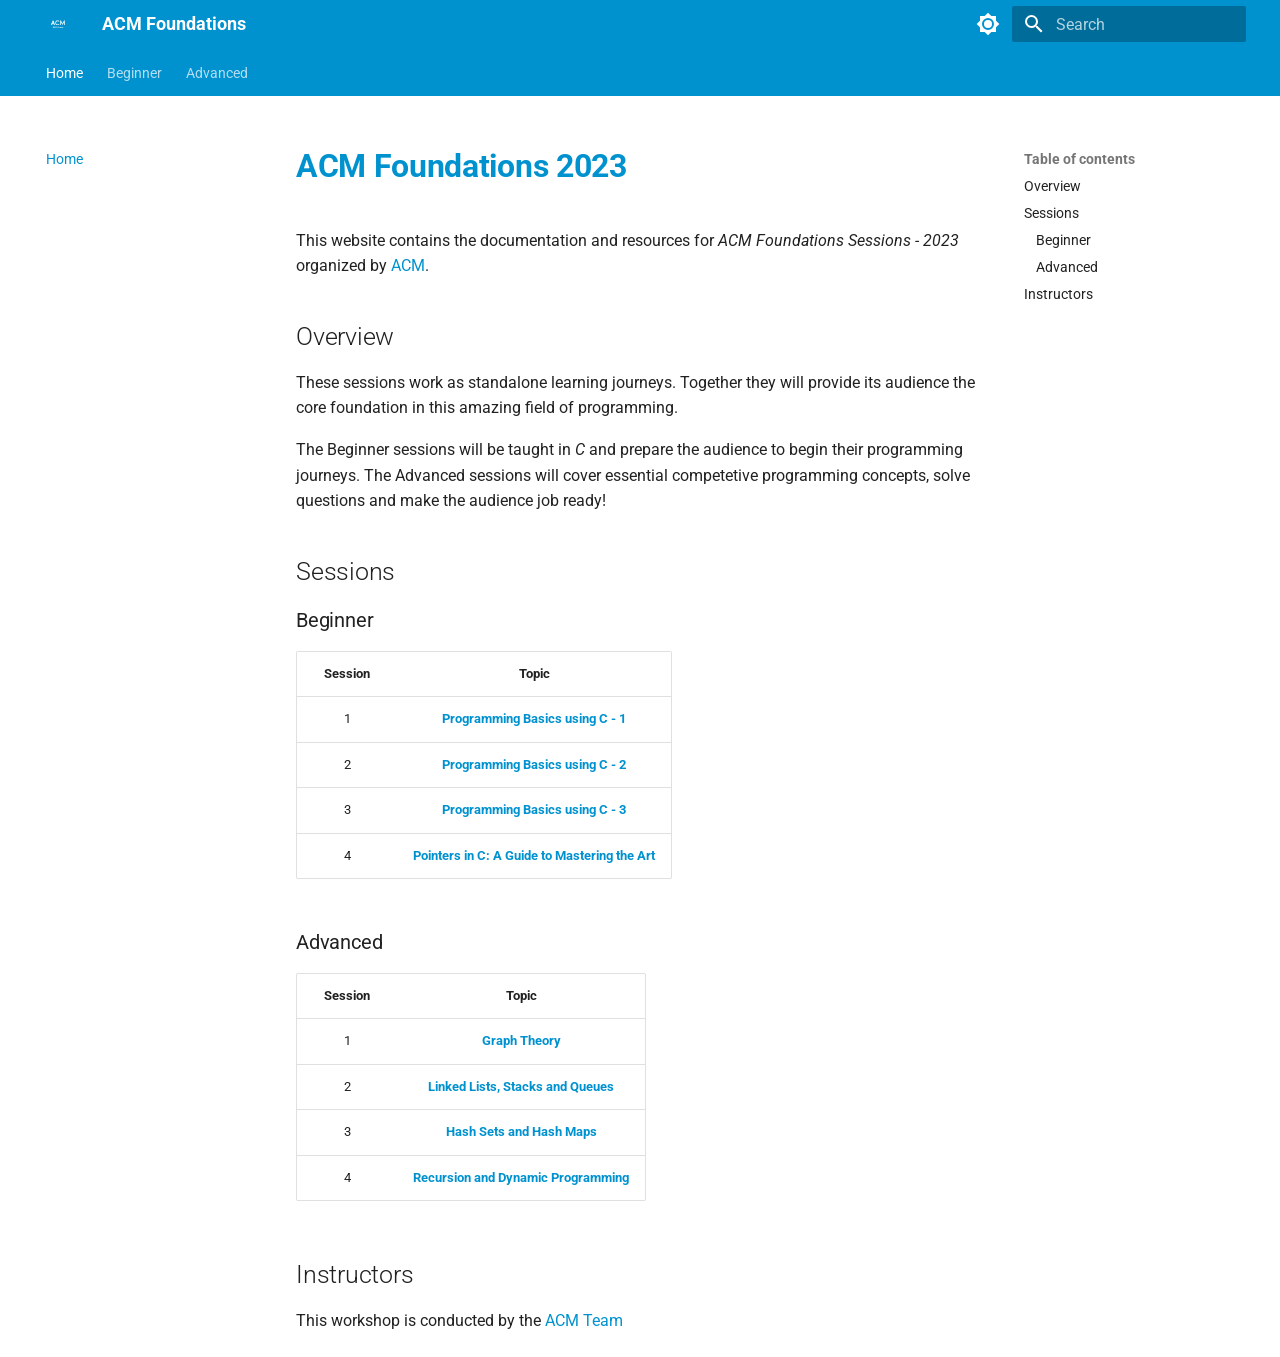
==== index.html @ 24fd0ae7 "Deployed 64f26a2 with MkDocs version: 1.5.3" ====
<!doctype html>
<html lang="en" class="no-js">
  <head>
    
      <meta charset="utf-8">
      <meta name="viewport" content="width=device-width,initial-scale=1">
      
      
      
      
      
        <link rel="next" href="Beginner-1/">
      
      
      <link rel="icon" href="assets/favicon.ico">
      <meta name="generator" content="mkdocs-1.5.3, mkdocs-material-9.4.14">
    
    
      
        <title>ACM Foundations</title>
      
    
    
      <link rel="stylesheet" href="assets/stylesheets/main.fad675c6.min.css">
      
        
        <link rel="stylesheet" href="assets/stylesheets/palette.356b1318.min.css">
      
      


    
    
      
    
    
      
        
        
        <link rel="preconnect" href="https://fonts.gstatic.com" crossorigin>
        <link rel="stylesheet" href="https://fonts.googleapis.com/css?family=Roboto:300,300i,400,400i,700,700i%7CRoboto+Mono:400,400i,700,700i&display=fallback">
        <style>:root{--md-text-font:"Roboto";--md-code-font:"Roboto Mono"}</style>
      
    
    
      <link rel="stylesheet" href="assets/stylesheets/custom.css">
    
    <script>__md_scope=new URL(".",location),__md_hash=e=>[...e].reduce((e,_)=>(e<<5)-e+_.charCodeAt(0),0),__md_get=(e,_=localStorage,t=__md_scope)=>JSON.parse(_.getItem(t.pathname+"."+e)),__md_set=(e,_,t=localStorage,a=__md_scope)=>{try{t.setItem(a.pathname+"."+e,JSON.stringify(_))}catch(e){}}</script>
    
      

    
    
    
  </head>
  
  
    
    
      
    
    
    
    
    <body dir="ltr" data-md-color-scheme="default" data-md-color-primary="indigo" data-md-color-accent="indigo">
  
    
    
      <script>var palette=__md_get("__palette");if(palette&&"object"==typeof palette.color)for(var key of Object.keys(palette.color))document.body.setAttribute("data-md-color-"+key,palette.color[key])</script>
    
    <input class="md-toggle" data-md-toggle="drawer" type="checkbox" id="__drawer" autocomplete="off">
    <input class="md-toggle" data-md-toggle="search" type="checkbox" id="__search" autocomplete="off">
    <label class="md-overlay" for="__drawer"></label>
    <div data-md-component="skip">
      
        
        <a href="#acm-foundations-2023" class="md-skip">
          Skip to content
        </a>
      
    </div>
    <div data-md-component="announce">
      
    </div>
    
    
      

<header class="md-header" data-md-component="header">
  <nav class="md-header__inner md-grid" aria-label="Header">
    <a href="." title="ACM Foundations" class="md-header__button md-logo" aria-label="ACM Foundations" data-md-component="logo">
      
  <img src="assets/logo.png" alt="logo">

    </a>
    <label class="md-header__button md-icon" for="__drawer">
      
      <svg xmlns="http://www.w3.org/2000/svg" viewBox="0 0 24 24"><path d="M3 6h18v2H3V6m0 5h18v2H3v-2m0 5h18v2H3v-2Z"/></svg>
    </label>
    <div class="md-header__title" data-md-component="header-title">
      <div class="md-header__ellipsis">
        <div class="md-header__topic">
          <span class="md-ellipsis">
            ACM Foundations
          </span>
        </div>
        <div class="md-header__topic" data-md-component="header-topic">
          <span class="md-ellipsis">
            
              Home
            
          </span>
        </div>
      </div>
    </div>
    
      
        <form class="md-header__option" data-md-component="palette">
  
    
    
    
    <input class="md-option" data-md-color-media="(prefers-color-scheme: light)" data-md-color-scheme="default" data-md-color-primary="indigo" data-md-color-accent="indigo"  aria-label="Switch to dark mode"  type="radio" name="__palette" id="__palette_1">
    
      <label class="md-header__button md-icon" title="Switch to dark mode" for="__palette_2" hidden>
        <svg xmlns="http://www.w3.org/2000/svg" viewBox="0 0 24 24"><path d="M12 8a4 4 0 0 0-4 4 4 4 0 0 0 4 4 4 4 0 0 0 4-4 4 4 0 0 0-4-4m0 10a6 6 0 0 1-6-6 6 6 0 0 1 6-6 6 6 0 0 1 6 6 6 6 0 0 1-6 6m8-9.31V4h-4.69L12 .69 8.69 4H4v4.69L.69 12 4 15.31V20h4.69L12 23.31 15.31 20H20v-4.69L23.31 12 20 8.69Z"/></svg>
      </label>
    
  
    
    
    
    <input class="md-option" data-md-color-media="(prefers-color-scheme: dark)" data-md-color-scheme="slate" data-md-color-primary="indigo" data-md-color-accent="indigo"  aria-label="Switch to light mode"  type="radio" name="__palette" id="__palette_2">
    
      <label class="md-header__button md-icon" title="Switch to light mode" for="__palette_1" hidden>
        <svg xmlns="http://www.w3.org/2000/svg" viewBox="0 0 24 24"><path d="M12 18c-.89 0-1.74-.2-2.5-.55C11.56 16.5 13 14.42 13 12c0-2.42-1.44-4.5-3.5-5.45C10.26 6.2 11.11 6 12 6a6 6 0 0 1 6 6 6 6 0 0 1-6 6m8-9.31V4h-4.69L12 .69 8.69 4H4v4.69L.69 12 4 15.31V20h4.69L12 23.31 15.31 20H20v-4.69L23.31 12 20 8.69Z"/></svg>
      </label>
    
  
</form>
      
    
    
    
      <label class="md-header__button md-icon" for="__search">
        
        <svg xmlns="http://www.w3.org/2000/svg" viewBox="0 0 24 24"><path d="M9.5 3A6.5 6.5 0 0 1 16 9.5c0 1.61-.59 3.09-1.56 4.23l.27.27h.79l5 5-1.5 1.5-5-5v-.79l-.27-.27A6.516 6.516 0 0 1 9.5 16 6.5 6.5 0 0 1 3 9.5 6.5 6.5 0 0 1 9.5 3m0 2C7 5 5 7 5 9.5S7 14 9.5 14 14 12 14 9.5 12 5 9.5 5Z"/></svg>
      </label>
      <div class="md-search" data-md-component="search" role="dialog">
  <label class="md-search__overlay" for="__search"></label>
  <div class="md-search__inner" role="search">
    <form class="md-search__form" name="search">
      <input type="text" class="md-search__input" name="query" aria-label="Search" placeholder="Search" autocapitalize="off" autocorrect="off" autocomplete="off" spellcheck="false" data-md-component="search-query" required>
      <label class="md-search__icon md-icon" for="__search">
        
        <svg xmlns="http://www.w3.org/2000/svg" viewBox="0 0 24 24"><path d="M9.5 3A6.5 6.5 0 0 1 16 9.5c0 1.61-.59 3.09-1.56 4.23l.27.27h.79l5 5-1.5 1.5-5-5v-.79l-.27-.27A6.516 6.516 0 0 1 9.5 16 6.5 6.5 0 0 1 3 9.5 6.5 6.5 0 0 1 9.5 3m0 2C7 5 5 7 5 9.5S7 14 9.5 14 14 12 14 9.5 12 5 9.5 5Z"/></svg>
        
        <svg xmlns="http://www.w3.org/2000/svg" viewBox="0 0 24 24"><path d="M20 11v2H8l5.5 5.5-1.42 1.42L4.16 12l7.92-7.92L13.5 5.5 8 11h12Z"/></svg>
      </label>
      <nav class="md-search__options" aria-label="Search">
        
        <button type="reset" class="md-search__icon md-icon" title="Clear" aria-label="Clear" tabindex="-1">
          
          <svg xmlns="http://www.w3.org/2000/svg" viewBox="0 0 24 24"><path d="M19 6.41 17.59 5 12 10.59 6.41 5 5 6.41 10.59 12 5 17.59 6.41 19 12 13.41 17.59 19 19 17.59 13.41 12 19 6.41Z"/></svg>
        </button>
      </nav>
      
    </form>
    <div class="md-search__output">
      <div class="md-search__scrollwrap" data-md-scrollfix>
        <div class="md-search-result" data-md-component="search-result">
          <div class="md-search-result__meta">
            Initializing search
          </div>
          <ol class="md-search-result__list" role="presentation"></ol>
        </div>
      </div>
    </div>
  </div>
</div>
    
    
  </nav>
  
</header>
    
    <div class="md-container" data-md-component="container">
      
      
        
          
            
<nav class="md-tabs" aria-label="Tabs" data-md-component="tabs">
  <div class="md-grid">
    <ul class="md-tabs__list">
      
        
  
  
    
  
  
    <li class="md-tabs__item md-tabs__item--active">
      <a href="." class="md-tabs__link">
        
  
    
  
  Home

      </a>
    </li>
  

      
        
  
  
  
    
    
      <li class="md-tabs__item">
        <a href="Beginner-1/" class="md-tabs__link">
          
  
  Beginner

        </a>
      </li>
    
  

      
        
  
  
  
    
    
      <li class="md-tabs__item">
        <a href="Advanced-1/" class="md-tabs__link">
          
  
  Advanced

        </a>
      </li>
    
  

      
    </ul>
  </div>
</nav>
          
        
      
      <main class="md-main" data-md-component="main">
        <div class="md-main__inner md-grid">
          
            
              
              <div class="md-sidebar md-sidebar--primary" data-md-component="sidebar" data-md-type="navigation" >
                <div class="md-sidebar__scrollwrap">
                  <div class="md-sidebar__inner">
                    


  


<nav class="md-nav md-nav--primary md-nav--lifted" aria-label="Navigation" data-md-level="0">
  <label class="md-nav__title" for="__drawer">
    <a href="." title="ACM Foundations" class="md-nav__button md-logo" aria-label="ACM Foundations" data-md-component="logo">
      
  <img src="assets/logo.png" alt="logo">

    </a>
    ACM Foundations
  </label>
  
  <ul class="md-nav__list" data-md-scrollfix>
    
      
      
  
  
    
  
  
  
    <li class="md-nav__item md-nav__item--active">
      
      <input class="md-nav__toggle md-toggle" type="checkbox" id="__toc">
      
      
        
      
      
        <label class="md-nav__link md-nav__link--active" for="__toc">
          
  
  <span class="md-ellipsis">
    Home
  </span>
  

          <span class="md-nav__icon md-icon"></span>
        </label>
      
      <a href="." class="md-nav__link md-nav__link--active">
        
  
  <span class="md-ellipsis">
    Home
  </span>
  

      </a>
      
        

<nav class="md-nav md-nav--secondary" aria-label="Table of contents">
  
  
  
    
  
  
    <label class="md-nav__title" for="__toc">
      <span class="md-nav__icon md-icon"></span>
      Table of contents
    </label>
    <ul class="md-nav__list" data-md-component="toc" data-md-scrollfix>
      
        <li class="md-nav__item">
  <a href="#overview" class="md-nav__link">
    <span class="md-ellipsis">
      Overview
    </span>
  </a>
  
</li>
      
        <li class="md-nav__item">
  <a href="#sessions" class="md-nav__link">
    <span class="md-ellipsis">
      Sessions
    </span>
  </a>
  
    <nav class="md-nav" aria-label="Sessions">
      <ul class="md-nav__list">
        
          <li class="md-nav__item">
  <a href="#beginner" class="md-nav__link">
    <span class="md-ellipsis">
      Beginner
    </span>
  </a>
  
</li>
        
          <li class="md-nav__item">
  <a href="#advanced" class="md-nav__link">
    <span class="md-ellipsis">
      Advanced
    </span>
  </a>
  
</li>
        
      </ul>
    </nav>
  
</li>
      
        <li class="md-nav__item">
  <a href="#instructors" class="md-nav__link">
    <span class="md-ellipsis">
      Instructors
    </span>
  </a>
  
</li>
      
    </ul>
  
</nav>
      
    </li>
  

    
      
      
  
  
  
  
    
    
    
    
    
      
      
    
    <li class="md-nav__item md-nav__item--section md-nav__item--nested">
      
        
        
        
        <input class="md-nav__toggle md-toggle " type="checkbox" id="__nav_2" >
        
          
          <label class="md-nav__link" for="__nav_2" id="__nav_2_label" tabindex="">
            
  
  <span class="md-ellipsis">
    Beginner
  </span>
  

            <span class="md-nav__icon md-icon"></span>
          </label>
        
        <nav class="md-nav" data-md-level="1" aria-labelledby="__nav_2_label" aria-expanded="false">
          <label class="md-nav__title" for="__nav_2">
            <span class="md-nav__icon md-icon"></span>
            Beginner
          </label>
          <ul class="md-nav__list" data-md-scrollfix>
            
              
                
  
  
  
  
    <li class="md-nav__item">
      <a href="Beginner-1/" class="md-nav__link">
        
  
  <span class="md-ellipsis">
    C Programming Foundations-1
  </span>
  

      </a>
    </li>
  

              
            
              
                
  
  
  
  
    <li class="md-nav__item">
      <a href="Beginner-2/" class="md-nav__link">
        
  
  <span class="md-ellipsis">
    C Programming Foundations-2
  </span>
  

      </a>
    </li>
  

              
            
              
                
  
  
  
  
    <li class="md-nav__item">
      <a href="Beginner-3/" class="md-nav__link">
        
  
  <span class="md-ellipsis">
    C Programming Foundations-3
  </span>
  

      </a>
    </li>
  

              
            
              
                
  
  
  
  
    <li class="md-nav__item">
      <a href="Beginner-4/" class="md-nav__link">
        
  
  <span class="md-ellipsis">
    C Programming Foundations-4
  </span>
  

      </a>
    </li>
  

              
            
          </ul>
        </nav>
      
    </li>
  

    
      
      
  
  
  
  
    
    
    
    
    
      
      
    
    <li class="md-nav__item md-nav__item--section md-nav__item--nested">
      
        
        
        
        <input class="md-nav__toggle md-toggle " type="checkbox" id="__nav_3" >
        
          
          <label class="md-nav__link" for="__nav_3" id="__nav_3_label" tabindex="">
            
  
  <span class="md-ellipsis">
    Advanced
  </span>
  

            <span class="md-nav__icon md-icon"></span>
          </label>
        
        <nav class="md-nav" data-md-level="1" aria-labelledby="__nav_3_label" aria-expanded="false">
          <label class="md-nav__title" for="__nav_3">
            <span class="md-nav__icon md-icon"></span>
            Advanced
          </label>
          <ul class="md-nav__list" data-md-scrollfix>
            
              
                
  
  
  
  
    <li class="md-nav__item">
      <a href="Advanced-1/" class="md-nav__link">
        
  
  <span class="md-ellipsis">
    Graph Theory
  </span>
  

      </a>
    </li>
  

              
            
              
                
  
  
  
  
    <li class="md-nav__item">
      <a href="Advanced-2/" class="md-nav__link">
        
  
  <span class="md-ellipsis">
    Linked Lists, Stacks and Queues
  </span>
  

      </a>
    </li>
  

              
            
              
                
  
  
  
  
    <li class="md-nav__item">
      <a href="Advanced-3/" class="md-nav__link">
        
  
  <span class="md-ellipsis">
    Hash Sets and Hash Maps
  </span>
  

      </a>
    </li>
  

              
            
              
                
  
  
  
  
    <li class="md-nav__item">
      <a href="Advanced-4/" class="md-nav__link">
        
  
  <span class="md-ellipsis">
    Recursion and Dynamic Programming
  </span>
  

      </a>
    </li>
  

              
            
          </ul>
        </nav>
      
    </li>
  

    
  </ul>
</nav>
                  </div>
                </div>
              </div>
            
            
              
              <div class="md-sidebar md-sidebar--secondary" data-md-component="sidebar" data-md-type="toc" >
                <div class="md-sidebar__scrollwrap">
                  <div class="md-sidebar__inner">
                    

<nav class="md-nav md-nav--secondary" aria-label="Table of contents">
  
  
  
    
  
  
    <label class="md-nav__title" for="__toc">
      <span class="md-nav__icon md-icon"></span>
      Table of contents
    </label>
    <ul class="md-nav__list" data-md-component="toc" data-md-scrollfix>
      
        <li class="md-nav__item">
  <a href="#overview" class="md-nav__link">
    <span class="md-ellipsis">
      Overview
    </span>
  </a>
  
</li>
      
        <li class="md-nav__item">
  <a href="#sessions" class="md-nav__link">
    <span class="md-ellipsis">
      Sessions
    </span>
  </a>
  
    <nav class="md-nav" aria-label="Sessions">
      <ul class="md-nav__list">
        
          <li class="md-nav__item">
  <a href="#beginner" class="md-nav__link">
    <span class="md-ellipsis">
      Beginner
    </span>
  </a>
  
</li>
        
          <li class="md-nav__item">
  <a href="#advanced" class="md-nav__link">
    <span class="md-ellipsis">
      Advanced
    </span>
  </a>
  
</li>
        
      </ul>
    </nav>
  
</li>
      
        <li class="md-nav__item">
  <a href="#instructors" class="md-nav__link">
    <span class="md-ellipsis">
      Instructors
    </span>
  </a>
  
</li>
      
    </ul>
  
</nav>
                  </div>
                </div>
              </div>
            
          
          
            <div class="md-content" data-md-component="content">
              <article class="md-content__inner md-typeset">
                
                  


<h1 id="acm-foundations-2023">ACM Foundations 2023</h1>
<p>This website contains the documentation and resources for <em>ACM Foundations Sessions - 2023</em> organized by <a href="https://www.acmbpdc.org/">ACM</a>.</p>
<h2 id="overview">Overview</h2>
<p>These sessions work as standalone learning journeys. Together they will provide its audience the core foundation in this amazing field of programming.</p>
<p>The Beginner sessions will be taught in <em>C</em> and prepare the audience to begin their programming journeys. The Advanced sessions will cover essential competetive programming concepts, solve questions and make the audience job ready!</p>
<h2 id="sessions">Sessions</h2>
<h3 id="beginner">Beginner</h3>
<table>
<thead>
<tr>
<th style="text-align: center;">Session</th>
<th style="text-align: center;">Topic</th>
</tr>
</thead>
<tbody>
<tr>
<td style="text-align: center;">1</td>
<td style="text-align: center;"><a href="./Beginner-1"><strong>Programming Basics using C - 1</strong></a></td>
</tr>
<tr>
<td style="text-align: center;">2</td>
<td style="text-align: center;"><a href="./Beginner-2"><strong>Programming Basics using C - 2</strong></a></td>
</tr>
<tr>
<td style="text-align: center;">3</td>
<td style="text-align: center;"><a href="./Beginner-3"><strong>Programming Basics using C - 3</strong></a></td>
</tr>
<tr>
<td style="text-align: center;">4</td>
<td style="text-align: center;"><a href="./Beginner-4"><strong>Pointers in C: A Guide to Mastering the Art</strong></a></td>
</tr>
</tbody>
</table>
<h3 id="advanced">Advanced</h3>
<table>
<thead>
<tr>
<th style="text-align: center;">Session</th>
<th style="text-align: center;">Topic</th>
</tr>
</thead>
<tbody>
<tr>
<td style="text-align: center;">1</td>
<td style="text-align: center;"><a href="./Advanced-1"><strong>Graph Theory</strong></a></td>
</tr>
<tr>
<td style="text-align: center;">2</td>
<td style="text-align: center;"><a href="./Advanced-2"><strong>Linked Lists, Stacks and Queues</strong></a></td>
</tr>
<tr>
<td style="text-align: center;">3</td>
<td style="text-align: center;"><a href="./Advanced-3"><strong>Hash Sets and Hash Maps</strong></a></td>
</tr>
<tr>
<td style="text-align: center;">4</td>
<td style="text-align: center;"><a href="./Advanced-4"><strong>Recursion and Dynamic Programming</strong></a></td>
</tr>
</tbody>
</table>
<h2 id="instructors">Instructors</h2>
<p>This workshop is conducted by the <a href="https://www.acmbpdc.org/about">ACM Team</a></p>





                
              </article>
            </div>
          
          
        </div>
        
          <button type="button" class="md-top md-icon" data-md-component="top" hidden>
  
  <svg xmlns="http://www.w3.org/2000/svg" viewBox="0 0 24 24"><path d="M13 20h-2V8l-5.5 5.5-1.42-1.42L12 4.16l7.92 7.92-1.42 1.42L13 8v12Z"/></svg>
  Back to top
</button>
        
      </main>
      
        <footer class="md-footer">
  
  <div class="md-footer-meta md-typeset">
    <div class="md-footer-meta__inner md-grid">
      <div class="md-copyright">
  
  
    Made with
    <a href="https://squidfunk.github.io/mkdocs-material/" target="_blank" rel="noopener">
      Material for MkDocs
    </a>
  
</div>
      
    </div>
  </div>
</footer>
      
    </div>
    <div class="md-dialog" data-md-component="dialog">
      <div class="md-dialog__inner md-typeset"></div>
    </div>
    
    
    <script id="__config" type="application/json">{"base": ".", "features": ["navigation.tabs", "navigation.top", "navigation.sections", "navigation.instant"], "search": "assets/javascripts/workers/search.f886a092.min.js", "translations": {"clipboard.copied": "Copied to clipboard", "clipboard.copy": "Copy to clipboard", "search.result.more.one": "1 more on this page", "search.result.more.other": "# more on this page", "search.result.none": "No matching documents", "search.result.one": "1 matching document", "search.result.other": "# matching documents", "search.result.placeholder": "Type to start searching", "search.result.term.missing": "Missing", "select.version": "Select version"}}</script>
    
    
      <script src="assets/javascripts/bundle.cd18aaf1.min.js"></script>
      
    
  </body>
</html>
---- assets/stylesheets/main.fad675c6.min.css ----
@charset "UTF-8";html{-webkit-text-size-adjust:none;-moz-text-size-adjust:none;text-size-adjust:none;box-sizing:border-box}*,:after,:before{box-sizing:inherit}@media (prefers-reduced-motion){*,:after,:before{transition:none!important}}body{margin:0}a,button,input,label{-webkit-tap-highlight-color:transparent}a{color:inherit;text-decoration:none}hr{border:0;box-sizing:initial;display:block;height:.05rem;overflow:visible;padding:0}small{font-size:80%}sub,sup{line-height:1em}img{border-style:none}table{border-collapse:initial;border-spacing:0}td,th{font-weight:400;vertical-align:top}button{background:#0000;border:0;font-family:inherit;font-size:inherit;margin:0;padding:0}input{border:0;outline:none}:root{--md-primary-fg-color:#4051b5;--md-primary-fg-color--light:#5d6cc0;--md-primary-fg-color--dark:#303fa1;--md-primary-bg-color:#fff;--md-primary-bg-color--light:#ffffffb3;--md-accent-fg-color:#526cfe;--md-accent-fg-color--transparent:#526cfe1a;--md-accent-bg-color:#fff;--md-accent-bg-color--light:#ffffffb3}[data-md-color-scheme=default]{color-scheme:light}[data-md-color-scheme=default] img[src$="#gh-dark-mode-only"],[data-md-color-scheme=default] img[src$="#only-dark"]{display:none}:root,[data-md-color-scheme=default]{--md-hue:225deg;--md-default-fg-color:#000000de;--md-default-fg-color--light:#0000008a;--md-default-fg-color--lighter:#00000052;--md-default-fg-color--lightest:#00000012;--md-default-bg-color:#fff;--md-default-bg-color--light:#ffffffb3;--md-default-bg-color--lighter:#ffffff4d;--md-default-bg-color--lightest:#ffffff1f;--md-code-fg-color:#36464e;--md-code-bg-color:#f5f5f5;--md-code-hl-color:#4287ff;--md-code-hl-color--light:#4287ff1a;--md-code-hl-number-color:#d52a2a;--md-code-hl-special-color:#db1457;--md-code-hl-function-color:#a846b9;--md-code-hl-constant-color:#6e59d9;--md-code-hl-keyword-color:#3f6ec6;--md-code-hl-string-color:#1c7d4d;--md-code-hl-name-color:var(--md-code-fg-color);--md-code-hl-operator-color:var(--md-default-fg-color--light);--md-code-hl-punctuation-color:var(--md-default-fg-color--light);--md-code-hl-comment-color:var(--md-default-fg-color--light);--md-code-hl-generic-color:var(--md-default-fg-color--light);--md-code-hl-variable-color:var(--md-default-fg-color--light);--md-typeset-color:var(--md-default-fg-color);--md-typeset-a-color:var(--md-primary-fg-color);--md-typeset-del-color:#f5503d26;--md-typeset-ins-color:#0bd57026;--md-typeset-kbd-color:#fafafa;--md-typeset-kbd-accent-color:#fff;--md-typeset-kbd-border-color:#b8b8b8;--md-typeset-mark-color:#ffff0080;--md-typeset-table-color:#0000001f;--md-typeset-table-color--light:rgba(0,0,0,.035);--md-admonition-fg-color:var(--md-default-fg-color);--md-admonition-bg-color:var(--md-default-bg-color);--md-warning-fg-color:#000000de;--md-warning-bg-color:#ff9;--md-footer-fg-color:#fff;--md-footer-fg-color--light:#ffffffb3;--md-footer-fg-color--lighter:#ffffff73;--md-footer-bg-color:#000000de;--md-footer-bg-color--dark:#00000052;--md-shadow-z1:0 0.2rem 0.5rem #0000000d,0 0 0.05rem #0000001a;--md-shadow-z2:0 0.2rem 0.5rem #0000001a,0 0 0.05rem #00000040;--md-shadow-z3:0 0.2rem 0.5rem #0003,0 0 0.05rem #00000059}.md-icon svg{fill:currentcolor;display:block;height:1.2rem;width:1.2rem}body{-webkit-font-smoothing:antialiased;-moz-osx-font-smoothing:grayscale;--md-text-font-family:var(--md-text-font,_),-apple-system,BlinkMacSystemFont,Helvetica,Arial,sans-serif;--md-code-font-family:var(--md-code-font,_),SFMono-Regular,Consolas,Menlo,monospace}aside,body,input{font-feature-settings:"kern","liga";color:var(--md-typeset-color);font-family:var(--md-text-font-family)}code,kbd,pre{font-feature-settings:"kern";font-family:var(--md-code-font-family)}:root{--md-typeset-table-sort-icon:url('data:image/svg+xml;charset=utf-8,<svg xmlns="http://www.w3.org/2000/svg" viewBox="0 0 24 24"><path d="m18 21-4-4h3V7h-3l4-4 4 4h-3v10h3M2 19v-2h10v2M2 13v-2h7v2M2 7V5h4v2H2Z"/></svg>');--md-typeset-table-sort-icon--asc:url('data:image/svg+xml;charset=utf-8,<svg xmlns="http://www.w3.org/2000/svg" viewBox="0 0 24 24"><path d="M19 17h3l-4 4-4-4h3V3h2M2 17h10v2H2M6 5v2H2V5m0 6h7v2H2v-2Z"/></svg>');--md-typeset-table-sort-icon--desc:url('data:image/svg+xml;charset=utf-8,<svg xmlns="http://www.w3.org/2000/svg" viewBox="0 0 24 24"><path d="M19 7h3l-4-4-4 4h3v14h2M2 17h10v2H2M6 5v2H2V5m0 6h7v2H2v-2Z"/></svg>')}.md-typeset{-webkit-print-color-adjust:exact;color-adjust:exact;font-size:.8rem;line-height:1.6}@media print{.md-typeset{font-size:.68rem}}.md-typeset blockquote,.md-typeset dl,.md-typeset figure,.md-typeset ol,.md-typeset pre,.md-typeset ul{margin-bottom:1em;margin-top:1em}.md-typeset h1{color:var(--md-default-fg-color--light);font-size:2em;line-height:1.3;margin:0 0 1.25em}.md-typeset h1,.md-typeset h2{font-weight:300;letter-spacing:-.01em}.md-typeset h2{font-size:1.5625em;line-height:1.4;margin:1.6em 0 .64em}.md-typeset h3{font-size:1.25em;font-weight:400;letter-spacing:-.01em;line-height:1.5;margin:1.6em 0 .8em}.md-typeset h2+h3{margin-top:.8em}.md-typeset h4{font-weight:700;letter-spacing:-.01em;margin:1em 0}.md-typeset h5,.md-typeset h6{color:var(--md-default-fg-color--light);font-size:.8em;font-weight:700;letter-spacing:-.01em;margin:1.25em 0}.md-typeset h5{text-transform:uppercase}.md-typeset hr{border-bottom:.05rem solid var(--md-default-fg-color--lightest);display:flow-root;margin:1.5em 0}.md-typeset a{color:var(--md-typeset-a-color);word-break:break-word}.md-typeset a,.md-typeset a:before{transition:color 125ms}.md-typeset a:focus,.md-typeset a:hover{color:var(--md-accent-fg-color)}.md-typeset a:focus code,.md-typeset a:hover code{background-color:var(--md-accent-fg-color--transparent)}.md-typeset a code{color:currentcolor;transition:background-color 125ms}.md-typeset a.focus-visible{outline-color:var(--md-accent-fg-color);outline-offset:.2rem}.md-typeset code,.md-typeset kbd,.md-typeset pre{color:var(--md-code-fg-color);direction:ltr;font-variant-ligatures:none}@media print{.md-typeset code,.md-typeset kbd,.md-typeset pre{white-space:pre-wrap}}.md-typeset code{background-color:var(--md-code-bg-color);border-radius:.1rem;-webkit-box-decoration-break:clone;box-decoration-break:clone;font-size:.85em;padding:0 .2941176471em;word-break:break-word}.md-typeset code:not(.focus-visible){-webkit-tap-highlight-color:transparent;outline:none}.md-typeset pre{display:flow-root;line-height:1.4;position:relative}.md-typeset pre>code{-webkit-box-decoration-break:slice;box-decoration-break:slice;box-shadow:none;display:block;margin:0;outline-color:var(--md-accent-fg-color);overflow:auto;padding:.7720588235em 1.1764705882em;scrollbar-color:var(--md-default-fg-color--lighter) #0000;scrollbar-width:thin;touch-action:auto;word-break:normal}.md-typeset pre>code:hover{scrollbar-color:var(--md-accent-fg-color) #0000}.md-typeset pre>code::-webkit-scrollbar{height:.2rem;width:.2rem}.md-typeset pre>code::-webkit-scrollbar-thumb{background-color:var(--md-default-fg-color--lighter)}.md-typeset pre>code::-webkit-scrollbar-thumb:hover{background-color:var(--md-accent-fg-color)}.md-typeset kbd{background-color:var(--md-typeset-kbd-color);border-radius:.1rem;box-shadow:0 .1rem 0 .05rem var(--md-typeset-kbd-border-color),0 .1rem 0 var(--md-typeset-kbd-border-color),0 -.1rem .2rem var(--md-typeset-kbd-accent-color) inset;color:var(--md-default-fg-color);display:inline-block;font-size:.75em;padding:0 .6666666667em;vertical-align:text-top;word-break:break-word}.md-typeset mark{background-color:var(--md-typeset-mark-color);-webkit-box-decoration-break:clone;box-decoration-break:clone;color:inherit;word-break:break-word}.md-typeset abbr{border-bottom:.05rem dotted var(--md-default-fg-color--light);cursor:help;text-decoration:none}@media (hover:none){.md-typeset abbr[title]:focus:after,.md-typeset abbr[title]:hover:after{background-color:var(--md-default-fg-color);border-radius:.1rem;box-shadow:var(--md-shadow-z3);color:var(--md-default-bg-color);content:attr(title);font-size:.7rem;left:.8rem;margin-top:2em;padding:.2rem .3rem;position:absolute;right:.8rem}}.md-typeset small{opacity:.75}[dir=ltr] .md-typeset sub,[dir=ltr] .md-typeset sup{margin-left:.078125em}[dir=rtl] .md-typeset sub,[dir=rtl] .md-typeset sup{margin-right:.078125em}[dir=ltr] .md-typeset blockquote{padding-left:.6rem}[dir=rtl] .md-typeset blockquote{padding-right:.6rem}[dir=ltr] .md-typeset blockquote{border-left:.2rem solid var(--md-default-fg-color--lighter)}[dir=rtl] .md-typeset blockquote{border-right:.2rem solid var(--md-default-fg-color--lighter)}.md-typeset blockquote{color:var(--md-default-fg-color--light);margin-left:0;margin-right:0}.md-typeset ul{list-style-type:disc}[dir=ltr] .md-typeset ol,[dir=ltr] .md-typeset ul{margin-left:.625em}[dir=rtl] .md-typeset ol,[dir=rtl] .md-typeset ul{margin-right:.625em}.md-typeset ol,.md-typeset ul{padding:0}.md-typeset ol:not([hidden]),.md-typeset ul:not([hidden]){display:flow-root}.md-typeset ol ol,.md-typeset ul ol{list-style-type:lower-alpha}.md-typeset ol ol ol,.md-typeset ul ol ol{list-style-type:lower-roman}[dir=ltr] .md-typeset ol li,[dir=ltr] .md-typeset ul li{margin-left:1.25em}[dir=rtl] .md-typeset ol li,[dir=rtl] .md-typeset ul li{margin-right:1.25em}.md-typeset ol li,.md-typeset ul li{margin-bottom:.5em}.md-typeset ol li blockquote,.md-typeset ol li p,.md-typeset ul li blockquote,.md-typeset ul li p{margin:.5em 0}.md-typeset ol li:last-child,.md-typeset ul li:last-child{margin-bottom:0}[dir=ltr] .md-typeset ol li ol,[dir=ltr] .md-typeset ol li ul,[dir=ltr] .md-typeset ul li ol,[dir=ltr] .md-typeset ul li ul{margin-left:.625em}[dir=rtl] .md-typeset ol li ol,[dir=rtl] .md-typeset ol li ul,[dir=rtl] .md-typeset ul li ol,[dir=rtl] .md-typeset ul li ul{margin-right:.625em}.md-typeset ol li ol,.md-typeset ol li ul,.md-typeset ul li ol,.md-typeset ul li ul{margin-bottom:.5em;margin-top:.5em}[dir=ltr] .md-typeset dd{margin-left:1.875em}[dir=rtl] .md-typeset dd{margin-right:1.875em}.md-typeset dd{margin-bottom:1.5em;margin-top:1em}.md-typeset img,.md-typeset svg,.md-typeset video{height:auto;max-width:100%}.md-typeset img[align=left]{margin:1em 1em 1em 0}.md-typeset img[align=right]{margin:1em 0 1em 1em}.md-typeset img[align]:only-child{margin-top:0}.md-typeset figure{display:flow-root;margin:1em auto;max-width:100%;text-align:center;width:-webkit-fit-content;width:-moz-fit-content;width:fit-content}.md-typeset figure img{display:block}.md-typeset figcaption{font-style:italic;margin:1em auto;max-width:24rem}.md-typeset iframe{max-width:100%}.md-typeset table:not([class]){background-color:var(--md-default-bg-color);border:.05rem solid var(--md-typeset-table-color);border-radius:.1rem;display:inline-block;font-size:.64rem;max-width:100%;overflow:auto;touch-action:auto}@media print{.md-typeset table:not([class]){display:table}}.md-typeset table:not([class])+*{margin-top:1.5em}.md-typeset table:not([class]) td>:first-child,.md-typeset table:not([class]) th>:first-child{margin-top:0}.md-typeset table:not([class]) td>:last-child,.md-typeset table:not([class]) th>:last-child{margin-bottom:0}.md-typeset table:not([class]) td:not([align]),.md-typeset table:not([class]) th:not([align]){text-align:left}[dir=rtl] .md-typeset table:not([class]) td:not([align]),[dir=rtl] .md-typeset table:not([class]) th:not([align]){text-align:right}.md-typeset table:not([class]) th{font-weight:700;min-width:5rem;padding:.9375em 1.25em;vertical-align:top}.md-typeset table:not([class]) td{border-top:.05rem solid var(--md-typeset-table-color);padding:.9375em 1.25em;vertical-align:top}.md-typeset table:not([class]) tbody tr{transition:background-color 125ms}.md-typeset table:not([class]) tbody tr:hover{background-color:var(--md-typeset-table-color--light);box-shadow:0 .05rem 0 var(--md-default-bg-color) inset}.md-typeset table:not([class]) a{word-break:normal}.md-typeset table th[role=columnheader]{cursor:pointer}[dir=ltr] .md-typeset table th[role=columnheader]:after{margin-left:.5em}[dir=rtl] .md-typeset table th[role=columnheader]:after{margin-right:.5em}.md-typeset table th[role=columnheader]:after{content:"";display:inline-block;height:1.2em;-webkit-mask-image:var(--md-typeset-table-sort-icon);mask-image:var(--md-typeset-table-sort-icon);-webkit-mask-repeat:no-repeat;mask-repeat:no-repeat;-webkit-mask-size:contain;mask-size:contain;transition:background-color 125ms;vertical-align:text-bottom;width:1.2em}.md-typeset table th[role=columnheader]:hover:after{background-color:var(--md-default-fg-color--lighter)}.md-typeset table th[role=columnheader][aria-sort=ascending]:after{background-color:var(--md-default-fg-color--light);-webkit-mask-image:var(--md-typeset-table-sort-icon--asc);mask-image:var(--md-typeset-table-sort-icon--asc)}.md-typeset table th[role=columnheader][aria-sort=descending]:after{background-color:var(--md-default-fg-color--light);-webkit-mask-image:var(--md-typeset-table-sort-icon--desc);mask-image:var(--md-typeset-table-sort-icon--desc)}.md-typeset__scrollwrap{margin:1em -.8rem;overflow-x:auto;touch-action:auto}.md-typeset__table{display:inline-block;margin-bottom:.5em;padding:0 .8rem}@media print{.md-typeset__table{display:block}}html .md-typeset__table table{display:table;margin:0;overflow:hidden;width:100%}@media screen and (max-width:44.984375em){.md-content__inner>pre{margin:1em -.8rem}.md-content__inner>pre code{border-radius:0}}.md-typeset .md-author{display:block;flex-shrink:0;height:1.6rem;overflow:hidden;position:relative;transition:color 125ms,transform 125ms;width:1.6rem}.md-typeset .md-author img{border-radius:100%;display:block}.md-typeset .md-author--more{background:var(--md-default-fg-color--lightest);color:var(--md-default-fg-color--lighter);font-size:.6rem;font-weight:700;line-height:1.6rem;text-align:center}.md-typeset .md-author--long{height:2.4rem;width:2.4rem}.md-typeset a.md-author{transform:scale(1)}.md-typeset a.md-author img{filter:grayscale(100%) opacity(75%);transition:filter 125ms}.md-typeset a.md-author:focus,.md-typeset a.md-author:hover{transform:scale(1.1);z-index:1}.md-typeset a.md-author:focus img,.md-typeset a.md-author:hover img{filter:grayscale(0)}.md-banner{background-color:var(--md-footer-bg-color);color:var(--md-footer-fg-color);overflow:auto}@media print{.md-banner{display:none}}.md-banner--warning{background-color:var(--md-warning-bg-color);color:var(--md-warning-fg-color)}.md-banner__inner{font-size:.7rem;margin:.6rem auto;padding:0 .8rem}[dir=ltr] .md-banner__button{float:right}[dir=rtl] .md-banner__button{float:left}.md-banner__button{color:inherit;cursor:pointer;transition:opacity .25s}.no-js .md-banner__button{display:none}.md-banner__button:hover{opacity:.7}html{font-size:125%;height:100%;overflow-x:hidden}@media screen and (min-width:100em){html{font-size:137.5%}}@media screen and (min-width:125em){html{font-size:150%}}body{background-color:var(--md-default-bg-color);display:flex;flex-direction:column;font-size:.5rem;min-height:100%;position:relative;width:100%}@media print{body{display:block}}@media screen and (max-width:59.984375em){body[data-md-scrolllock]{position:fixed}}.md-grid{margin-left:auto;margin-right:auto;max-width:61rem}.md-container{display:flex;flex-direction:column;flex-grow:1}@media print{.md-container{display:block}}.md-main{flex-grow:1}.md-main__inner{display:flex;height:100%;margin-top:1.5rem}.md-ellipsis{overflow:hidden;text-overflow:ellipsis}.md-toggle{display:none}.md-option{height:0;opacity:0;position:absolute;width:0}.md-option:checked+label:not([hidden]){display:block}.md-option.focus-visible+label{outline-color:var(--md-accent-fg-color);outline-style:auto}.md-skip{background-color:var(--md-default-fg-color);border-radius:.1rem;color:var(--md-default-bg-color);font-size:.64rem;margin:.5rem;opacity:0;outline-color:var(--md-accent-fg-color);padding:.3rem .5rem;position:fixed;transform:translateY(.4rem);z-index:-1}.md-skip:focus{opacity:1;transform:translateY(0);transition:transform .25s cubic-bezier(.4,0,.2,1),opacity 175ms 75ms;z-index:10}@page{margin:25mm}:root{--md-clipboard-icon:url('data:image/svg+xml;charset=utf-8,<svg xmlns="http://www.w3.org/2000/svg" viewBox="0 0 24 24"><path d="M19 21H8V7h11m0-2H8a2 2 0 0 0-2 2v14a2 2 0 0 0 2 2h11a2 2 0 0 0 2-2V7a2 2 0 0 0-2-2m-3-4H4a2 2 0 0 0-2 2v14h2V3h12V1Z"/></svg>')}.md-clipboard{border-radius:.1rem;color:var(--md-default-fg-color--lightest);cursor:pointer;height:1.5em;outline-color:var(--md-accent-fg-color);outline-offset:.1rem;position:absolute;right:.5em;top:.5em;transition:color .25s;width:1.5em;z-index:1}@media print{.md-clipboard{display:none}}.md-clipboard:not(.focus-visible){-webkit-tap-highlight-color:transparent;outline:none}:hover>.md-clipboard{color:var(--md-default-fg-color--light)}.md-clipboard:focus,.md-clipboard:hover{color:var(--md-accent-fg-color)}.md-clipboard:after{background-color:currentcolor;content:"";display:block;height:1.125em;margin:0 auto;-webkit-mask-image:var(--md-clipboard-icon);mask-image:var(--md-clipboard-icon);-webkit-mask-position:center;mask-position:center;-webkit-mask-repeat:no-repeat;mask-repeat:no-repeat;-webkit-mask-size:contain;mask-size:contain;width:1.125em}.md-clipboard--inline{cursor:pointer}.md-clipboard--inline code{transition:color .25s,background-color .25s}.md-clipboard--inline:focus code,.md-clipboard--inline:hover code{background-color:var(--md-accent-fg-color--transparent);color:var(--md-accent-fg-color)}@keyframes consent{0%{opacity:0;transform:translateY(100%)}to{opacity:1;transform:translateY(0)}}@keyframes overlay{0%{opacity:0}to{opacity:1}}.md-consent__overlay{animation:overlay .25s both;-webkit-backdrop-filter:blur(.1rem);backdrop-filter:blur(.1rem);background-color:#0000008a;height:100%;opacity:1;position:fixed;top:0;width:100%;z-index:5}.md-consent__inner{animation:consent .5s cubic-bezier(.1,.7,.1,1) both;background-color:var(--md-default-bg-color);border:0;border-radius:.1rem;bottom:0;box-shadow:0 0 .2rem #0000001a,0 .2rem .4rem #0003;max-height:100%;overflow:auto;padding:0;position:fixed;width:100%;z-index:5}.md-consent__form{padding:.8rem}.md-consent__settings{display:none;margin:1em 0}input:checked+.md-consent__settings{display:block}.md-consent__controls{margin-bottom:.8rem}.md-typeset .md-consent__controls .md-button{display:inline}@media screen and (max-width:44.984375em){.md-typeset .md-consent__controls .md-button{display:block;margin-top:.4rem;text-align:center;width:100%}}.md-consent label{cursor:pointer}.md-content{flex-grow:1;min-width:0}.md-content__inner{margin:0 .8rem 1.2rem;padding-top:.6rem}@media screen and (min-width:76.25em){[dir=ltr] .md-sidebar--primary:not([hidden])~.md-content>.md-content__inner{margin-left:1.2rem}[dir=ltr] .md-sidebar--secondary:not([hidden])~.md-content>.md-content__inner,[dir=rtl] .md-sidebar--primary:not([hidden])~.md-content>.md-content__inner{margin-right:1.2rem}[dir=rtl] .md-sidebar--secondary:not([hidden])~.md-content>.md-content__inner{margin-left:1.2rem}}.md-content__inner:before{content:"";display:block;height:.4rem}.md-content__inner>:last-child{margin-bottom:0}[dir=ltr] .md-content__button{float:right}[dir=rtl] .md-content__button{float:left}[dir=ltr] .md-content__button{margin-left:.4rem}[dir=rtl] .md-content__button{margin-right:.4rem}.md-content__button{margin:.4rem 0;padding:0}@media print{.md-content__button{display:none}}.md-typeset .md-content__button{color:var(--md-default-fg-color--lighter)}.md-content__button svg{display:inline;vertical-align:top}[dir=rtl] .md-content__button svg{transform:scaleX(-1)}[dir=ltr] .md-dialog{right:.8rem}[dir=rtl] .md-dialog{left:.8rem}.md-dialog{background-color:var(--md-default-fg-color);border-radius:.1rem;bottom:.8rem;box-shadow:var(--md-shadow-z3);min-width:11.1rem;opacity:0;padding:.4rem .6rem;pointer-events:none;position:fixed;transform:translateY(100%);transition:transform 0ms .4s,opacity .4s;z-index:4}@media print{.md-dialog{display:none}}.md-dialog--active{opacity:1;pointer-events:auto;transform:translateY(0);transition:transform .4s cubic-bezier(.075,.85,.175,1),opacity .4s}.md-dialog__inner{color:var(--md-default-bg-color);font-size:.7rem}.md-feedback{margin:2em 0 1em;text-align:center}.md-feedback fieldset{border:none;margin:0;padding:0}.md-feedback__title{font-weight:700;margin:1em auto}.md-feedback__inner{position:relative}.md-feedback__list{display:flex;flex-wrap:wrap;place-content:baseline center;position:relative}.md-feedback__list:hover .md-icon:not(:disabled){color:var(--md-default-fg-color--lighter)}:disabled .md-feedback__list{min-height:1.8rem}.md-feedback__icon{color:var(--md-default-fg-color--light);cursor:pointer;flex-shrink:0;margin:0 .1rem;transition:color 125ms}.md-feedback__icon:not(:disabled).md-icon:hover{color:var(--md-accent-fg-color)}.md-feedback__icon:disabled{color:var(--md-default-fg-color--lightest);pointer-events:none}.md-feedback__note{opacity:0;position:relative;transform:translateY(.4rem);transition:transform .4s cubic-bezier(.1,.7,.1,1),opacity .15s}.md-feedback__note>*{margin:0 auto;max-width:16rem}:disabled .md-feedback__note{opacity:1;transform:translateY(0)}.md-footer{background-color:var(--md-footer-bg-color);color:var(--md-footer-fg-color)}@media print{.md-footer{display:none}}.md-footer__inner{justify-content:space-between;overflow:auto;padding:.2rem}.md-footer__inner:not([hidden]){display:flex}.md-footer__link{align-items:end;display:flex;flex-grow:0.01;margin-bottom:.4rem;margin-top:1rem;max-width:100%;outline-color:var(--md-accent-fg-color);overflow:hidden;transition:opacity .25s}.md-footer__link:focus,.md-footer__link:hover{opacity:.7}[dir=rtl] .md-footer__link svg{transform:scaleX(-1)}@media screen and (max-width:44.984375em){.md-footer__link--prev{flex-shrink:0}.md-footer__link--prev .md-footer__title{display:none}}[dir=ltr] .md-footer__link--next{margin-left:auto}[dir=rtl] .md-footer__link--next{margin-right:auto}.md-footer__link--next{text-align:right}[dir=rtl] .md-footer__link--next{text-align:left}.md-footer__title{flex-grow:1;font-size:.9rem;margin-bottom:.7rem;max-width:calc(100% - 2.4rem);padding:0 1rem;white-space:nowrap}.md-footer__button{margin:.2rem;padding:.4rem}.md-footer__direction{font-size:.64rem;opacity:.7}.md-footer-meta{background-color:var(--md-footer-bg-color--dark)}.md-footer-meta__inner{display:flex;flex-wrap:wrap;justify-content:space-between;padding:.2rem}html .md-footer-meta.md-typeset a{color:var(--md-footer-fg-color--light)}html .md-footer-meta.md-typeset a:focus,html .md-footer-meta.md-typeset a:hover{color:var(--md-footer-fg-color)}.md-copyright{color:var(--md-footer-fg-color--lighter);font-size:.64rem;margin:auto .6rem;padding:.4rem 0;width:100%}@media screen and (min-width:45em){.md-copyright{width:auto}}.md-copyright__highlight{color:var(--md-footer-fg-color--light)}.md-social{display:inline-flex;gap:.2rem;margin:0 .4rem;padding:.2rem 0 .6rem}@media screen and (min-width:45em){.md-social{padding:.6rem 0}}.md-social__link{display:inline-block;height:1.6rem;text-align:center;width:1.6rem}.md-social__link:before{line-height:1.9}.md-social__link svg{fill:currentcolor;max-height:.8rem;vertical-align:-25%}.md-typeset .md-button{border:.1rem solid;border-radius:.1rem;color:var(--md-primary-fg-color);cursor:pointer;display:inline-block;font-weight:700;padding:.625em 2em;transition:color 125ms,background-color 125ms,border-color 125ms}.md-typeset .md-button--primary{background-color:var(--md-primary-fg-color);border-color:var(--md-primary-fg-color);color:var(--md-primary-bg-color)}.md-typeset .md-button:focus,.md-typeset .md-button:hover{background-color:var(--md-accent-fg-color);border-color:var(--md-accent-fg-color);color:var(--md-accent-bg-color)}[dir=ltr] .md-typeset .md-input{border-top-left-radius:.1rem}[dir=ltr] .md-typeset .md-input,[dir=rtl] .md-typeset .md-input{border-top-right-radius:.1rem}[dir=rtl] .md-typeset .md-input{border-top-left-radius:.1rem}.md-typeset .md-input{border-bottom:.1rem solid var(--md-default-fg-color--lighter);box-shadow:var(--md-shadow-z1);font-size:.8rem;height:1.8rem;padding:0 .6rem;transition:border .25s,box-shadow .25s}.md-typeset .md-input:focus,.md-typeset .md-input:hover{border-bottom-color:var(--md-accent-fg-color);box-shadow:var(--md-shadow-z2)}.md-typeset .md-input--stretch{width:100%}.md-header{background-color:var(--md-primary-fg-color);box-shadow:0 0 .2rem #0000,0 .2rem .4rem #0000;color:var(--md-primary-bg-color);display:block;left:0;position:sticky;right:0;top:0;z-index:4}@media print{.md-header{display:none}}.md-header[hidden]{transform:translateY(-100%);transition:transform .25s cubic-bezier(.8,0,.6,1),box-shadow .25s}.md-header--shadow{box-shadow:0 0 .2rem #0000001a,0 .2rem .4rem #0003;transition:transform .25s cubic-bezier(.1,.7,.1,1),box-shadow .25s}.md-header__inner{align-items:center;display:flex;padding:0 .2rem}.md-header__button{color:currentcolor;cursor:pointer;margin:.2rem;outline-color:var(--md-accent-fg-color);padding:.4rem;position:relative;transition:opacity .25s;vertical-align:middle;z-index:1}.md-header__button:hover{opacity:.7}.md-header__button:not([hidden]){display:inline-block}.md-header__button:not(.focus-visible){-webkit-tap-highlight-color:transparent;outline:none}.md-header__button.md-logo{margin:.2rem;padding:.4rem}@media screen and (max-width:76.234375em){.md-header__button.md-logo{display:none}}.md-header__button.md-logo img,.md-header__button.md-logo svg{fill:currentcolor;display:block;height:1.2rem;width:auto}@media screen and (min-width:60em){.md-header__button[for=__search]{display:none}}.no-js .md-header__button[for=__search]{display:none}[dir=rtl] .md-header__button[for=__search] svg{transform:scaleX(-1)}@media screen and (min-width:76.25em){.md-header__button[for=__drawer]{display:none}}.md-header__topic{display:flex;max-width:100%;position:absolute;transition:transform .4s cubic-bezier(.1,.7,.1,1),opacity .15s;white-space:nowrap}.md-header__topic+.md-header__topic{opacity:0;pointer-events:none;transform:translateX(1.25rem);transition:transform .4s cubic-bezier(1,.7,.1,.1),opacity .15s;z-index:-1}[dir=rtl] .md-header__topic+.md-header__topic{transform:translateX(-1.25rem)}.md-header__topic:first-child{font-weight:700}[dir=ltr] .md-header__title{margin-left:1rem;margin-right:.4rem}[dir=rtl] .md-header__title{margin-left:.4rem;margin-right:1rem}.md-header__title{flex-grow:1;font-size:.9rem;height:2.4rem;line-height:2.4rem}.md-header__title--active .md-header__topic{opacity:0;pointer-events:none;transform:translateX(-1.25rem);transition:transform .4s cubic-bezier(1,.7,.1,.1),opacity .15s;z-index:-1}[dir=rtl] .md-header__title--active .md-header__topic{transform:translateX(1.25rem)}.md-header__title--active .md-header__topic+.md-header__topic{opacity:1;pointer-events:auto;transform:translateX(0);transition:transform .4s cubic-bezier(.1,.7,.1,1),opacity .15s;z-index:0}.md-header__title>.md-header__ellipsis{height:100%;position:relative;width:100%}.md-header__option{display:flex;flex-shrink:0;max-width:100%;transition:max-width 0ms .25s,opacity .25s .25s;white-space:nowrap}[data-md-toggle=search]:checked~.md-header .md-header__option{max-width:0;opacity:0;transition:max-width 0ms,opacity 0ms}.md-header__option>input{bottom:0}.md-header__source{display:none}@media screen and (min-width:60em){[dir=ltr] .md-header__source{margin-left:1rem}[dir=rtl] .md-header__source{margin-right:1rem}.md-header__source{display:block;max-width:11.7rem;width:11.7rem}}@media screen and (min-width:76.25em){[dir=ltr] .md-header__source{margin-left:1.4rem}[dir=rtl] .md-header__source{margin-right:1.4rem}}.md-meta{color:var(--md-default-fg-color--light);font-size:.7rem;line-height:1.3}.md-meta__list{display:inline-flex;flex-wrap:wrap;list-style:none;margin:0;padding:0}.md-meta__item:not(:last-child):after{content:"·";margin-left:.2rem;margin-right:.2rem}.md-meta__link{color:var(--md-typeset-a-color)}.md-meta__link:focus,.md-meta__link:hover{color:var(--md-accent-fg-color)}.md-draft{background-color:#ff1744;border-radius:.125em;color:#fff;display:inline-block;font-weight:700;padding-left:.5714285714em;padding-right:.5714285714em}:root{--md-nav-icon--prev:url('data:image/svg+xml;charset=utf-8,<svg xmlns="http://www.w3.org/2000/svg" viewBox="0 0 24 24"><path d="M20 11v2H8l5.5 5.5-1.42 1.42L4.16 12l7.92-7.92L13.5 5.5 8 11h12Z"/></svg>');--md-nav-icon--next:url('data:image/svg+xml;charset=utf-8,<svg xmlns="http://www.w3.org/2000/svg" viewBox="0 0 24 24"><path d="M8.59 16.58 13.17 12 8.59 7.41 10 6l6 6-6 6-1.41-1.42Z"/></svg>');--md-toc-icon:url('data:image/svg+xml;charset=utf-8,<svg xmlns="http://www.w3.org/2000/svg" viewBox="0 0 24 24"><path d="M3 9h14V7H3v2m0 4h14v-2H3v2m0 4h14v-2H3v2m16 0h2v-2h-2v2m0-10v2h2V7h-2m0 6h2v-2h-2v2Z"/></svg>')}.md-nav{font-size:.7rem;line-height:1.3}.md-nav__title{color:var(--md-default-fg-color--light);display:block;font-weight:700;overflow:hidden;padding:0 .6rem;text-overflow:ellipsis}.md-nav__title .md-nav__button{display:none}.md-nav__title .md-nav__button img{height:100%;width:auto}.md-nav__title .md-nav__button.md-logo img,.md-nav__title .md-nav__button.md-logo svg{fill:currentcolor;display:block;height:2.4rem;max-width:100%;object-fit:contain;width:auto}.md-nav__list{list-style:none;margin:0;padding:0}.md-nav__link{align-items:flex-start;display:flex;gap:.4rem;margin-top:.625em;scroll-snap-align:start;transition:color 125ms}.md-nav__link--passed{color:var(--md-default-fg-color--light)}.md-nav__item .md-nav__link--active,.md-nav__item .md-nav__link--active code{color:var(--md-typeset-a-color)}.md-nav__link .md-ellipsis{position:relative}[dir=ltr] .md-nav__link .md-icon:last-child{margin-left:auto}[dir=rtl] .md-nav__link .md-icon:last-child{margin-right:auto}.md-nav__link svg{fill:currentcolor;flex-shrink:0;height:1.3em}.md-nav__link[for]:focus,.md-nav__link[for]:hover,.md-nav__link[href]:focus,.md-nav__link[href]:hover{color:var(--md-accent-fg-color);cursor:pointer}.md-nav__link.focus-visible{outline-color:var(--md-accent-fg-color);outline-offset:.2rem}.md-nav--primary .md-nav__link[for=__toc]{display:none}.md-nav--primary .md-nav__link[for=__toc] .md-icon:after{background-color:currentcolor;display:block;height:100%;-webkit-mask-image:var(--md-toc-icon);mask-image:var(--md-toc-icon);width:100%}.md-nav--primary .md-nav__link[for=__toc]~.md-nav{display:none}.md-nav__container>.md-nav__link{margin-top:0}.md-nav__container>.md-nav__link:first-child{flex-grow:1;min-width:0}.md-nav__icon{flex-shrink:0}.md-nav__source{display:none}@media screen and (max-width:76.234375em){.md-nav--primary,.md-nav--primary .md-nav{background-color:var(--md-default-bg-color);display:flex;flex-direction:column;height:100%;left:0;position:absolute;right:0;top:0;z-index:1}.md-nav--primary .md-nav__item,.md-nav--primary .md-nav__title{font-size:.8rem;line-height:1.5}.md-nav--primary .md-nav__title{background-color:var(--md-default-fg-color--lightest);color:var(--md-default-fg-color--light);cursor:pointer;height:5.6rem;line-height:2.4rem;padding:3rem .8rem .2rem;position:relative;white-space:nowrap}[dir=ltr] .md-nav--primary .md-nav__title .md-nav__icon{left:.4rem}[dir=rtl] .md-nav--primary .md-nav__title .md-nav__icon{right:.4rem}.md-nav--primary .md-nav__title .md-nav__icon{display:block;height:1.2rem;margin:.2rem;position:absolute;top:.4rem;width:1.2rem}.md-nav--primary .md-nav__title .md-nav__icon:after{background-color:currentcolor;content:"";display:block;height:100%;-webkit-mask-image:var(--md-nav-icon--prev);mask-image:var(--md-nav-icon--prev);-webkit-mask-position:center;mask-position:center;-webkit-mask-repeat:no-repeat;mask-repeat:no-repeat;-webkit-mask-size:contain;mask-size:contain;width:100%}.md-nav--primary .md-nav__title~.md-nav__list{background-color:var(--md-default-bg-color);box-shadow:0 .05rem 0 var(--md-default-fg-color--lightest) inset;overflow-y:auto;scroll-snap-type:y mandatory;touch-action:pan-y}.md-nav--primary .md-nav__title~.md-nav__list>:first-child{border-top:0}.md-nav--primary .md-nav__title[for=__drawer]{background-color:var(--md-primary-fg-color);color:var(--md-primary-bg-color);font-weight:700}.md-nav--primary .md-nav__title .md-logo{display:block;left:.2rem;margin:.2rem;padding:.4rem;position:absolute;right:.2rem;top:.2rem}.md-nav--primary .md-nav__list{flex:1}.md-nav--primary .md-nav__item{border-top:.05rem solid var(--md-default-fg-color--lightest)}.md-nav--primary .md-nav__item--active>.md-nav__link{color:var(--md-typeset-a-color)}.md-nav--primary .md-nav__item--active>.md-nav__link:focus,.md-nav--primary .md-nav__item--active>.md-nav__link:hover{color:var(--md-accent-fg-color)}.md-nav--primary .md-nav__link{margin-top:0;padding:.6rem .8rem}.md-nav--primary .md-nav__link svg{margin-top:.1em}.md-nav--primary .md-nav__link>.md-nav__link{padding:0}[dir=ltr] .md-nav--primary .md-nav__link .md-nav__icon{margin-right:-.2rem}[dir=rtl] .md-nav--primary .md-nav__link .md-nav__icon{margin-left:-.2rem}.md-nav--primary .md-nav__link .md-nav__icon{font-size:1.2rem;height:1.2rem;width:1.2rem}.md-nav--primary .md-nav__link .md-nav__icon:after{background-color:currentcolor;content:"";display:block;height:100%;-webkit-mask-image:var(--md-nav-icon--next);mask-image:var(--md-nav-icon--next);-webkit-mask-position:center;mask-position:center;-webkit-mask-repeat:no-repeat;mask-repeat:no-repeat;-webkit-mask-size:contain;mask-size:contain;width:100%}[dir=rtl] .md-nav--primary .md-nav__icon:after{transform:scale(-1)}.md-nav--primary .md-nav--secondary .md-nav{background-color:initial;position:static}[dir=ltr] .md-nav--primary .md-nav--secondary .md-nav .md-nav__link{padding-left:1.4rem}[dir=rtl] .md-nav--primary .md-nav--secondary .md-nav .md-nav__link{padding-right:1.4rem}[dir=ltr] .md-nav--primary .md-nav--secondary .md-nav .md-nav .md-nav__link{padding-left:2rem}[dir=rtl] .md-nav--primary .md-nav--secondary .md-nav .md-nav .md-nav__link{padding-right:2rem}[dir=ltr] .md-nav--primary .md-nav--secondary .md-nav .md-nav .md-nav .md-nav__link{padding-left:2.6rem}[dir=rtl] .md-nav--primary .md-nav--secondary .md-nav .md-nav .md-nav .md-nav__link{padding-right:2.6rem}[dir=ltr] .md-nav--primary .md-nav--secondary .md-nav .md-nav .md-nav .md-nav .md-nav__link{padding-left:3.2rem}[dir=rtl] .md-nav--primary .md-nav--secondary .md-nav .md-nav .md-nav .md-nav .md-nav__link{padding-right:3.2rem}.md-nav--secondary{background-color:initial}.md-nav__toggle~.md-nav{display:flex;opacity:0;transform:translateX(100%);transition:transform .25s cubic-bezier(.8,0,.6,1),opacity 125ms 50ms}[dir=rtl] .md-nav__toggle~.md-nav{transform:translateX(-100%)}.md-nav__toggle:checked~.md-nav{opacity:1;transform:translateX(0);transition:transform .25s cubic-bezier(.4,0,.2,1),opacity 125ms 125ms}.md-nav__toggle:checked~.md-nav>.md-nav__list{-webkit-backface-visibility:hidden;backface-visibility:hidden}}@media screen and (max-width:59.984375em){.md-nav--primary .md-nav__link[for=__toc]{display:flex}.md-nav--primary .md-nav__link[for=__toc] .md-icon:after{content:""}.md-nav--primary .md-nav__link[for=__toc]+.md-nav__link{display:none}.md-nav--primary .md-nav__link[for=__toc]~.md-nav{display:flex}.md-nav__source{background-color:var(--md-primary-fg-color--dark);color:var(--md-primary-bg-color);display:block;padding:0 .2rem}}@media screen and (min-width:60em) and (max-width:76.234375em){.md-nav--integrated .md-nav__link[for=__toc]{display:flex}.md-nav--integrated .md-nav__link[for=__toc] .md-icon:after{content:""}.md-nav--integrated .md-nav__link[for=__toc]+.md-nav__link{display:none}.md-nav--integrated .md-nav__link[for=__toc]~.md-nav{display:flex}}@media screen and (min-width:60em){.md-nav{margin-bottom:-.4rem}.md-nav--secondary .md-nav__title{background:var(--md-default-bg-color);box-shadow:0 0 .4rem .4rem var(--md-default-bg-color);position:sticky;top:0;z-index:1}.md-nav--secondary .md-nav__title[for=__toc]{scroll-snap-align:start}.md-nav--secondary .md-nav__title .md-nav__icon{display:none}[dir=ltr] .md-nav--secondary .md-nav__list{padding-left:.6rem}[dir=rtl] .md-nav--secondary .md-nav__list{padding-right:.6rem}.md-nav--secondary .md-nav__list{padding-bottom:.4rem}[dir=ltr] .md-nav--secondary .md-nav__item>.md-nav__link{margin-right:.4rem}[dir=rtl] .md-nav--secondary .md-nav__item>.md-nav__link{margin-left:.4rem}}@media screen and (min-width:76.25em){.md-nav{margin-bottom:-.4rem;transition:max-height .25s cubic-bezier(.86,0,.07,1)}.md-nav--primary .md-nav__title{background:var(--md-default-bg-color);box-shadow:0 0 .4rem .4rem var(--md-default-bg-color);position:sticky;top:0;z-index:1}.md-nav--primary .md-nav__title[for=__drawer]{scroll-snap-align:start}.md-nav--primary .md-nav__title .md-nav__icon{display:none}[dir=ltr] .md-nav--primary .md-nav__list{padding-left:.6rem}[dir=rtl] .md-nav--primary .md-nav__list{padding-right:.6rem}.md-nav--primary .md-nav__list{padding-bottom:.4rem}[dir=ltr] .md-nav--primary .md-nav__item>.md-nav__link{margin-right:.4rem}[dir=rtl] .md-nav--primary .md-nav__item>.md-nav__link{margin-left:.4rem}.md-nav__toggle~.md-nav{display:grid;grid-template-rows:0fr;opacity:0;transition:grid-template-rows .25s cubic-bezier(.86,0,.07,1),opacity .25s,visibility 0ms .25s;visibility:collapse}.md-nav__toggle~.md-nav>.md-nav__list{overflow:hidden}.md-nav__toggle.md-toggle--indeterminate~.md-nav,.md-nav__toggle:checked~.md-nav{grid-template-rows:1fr;opacity:1;transition:grid-template-rows .25s cubic-bezier(.86,0,.07,1),opacity .15s .1s,visibility 0ms;visibility:visible}.md-nav__toggle.md-toggle--indeterminate~.md-nav{transition:none}.md-nav__item--nested>.md-nav>.md-nav__title{display:none}.md-nav__item--section{display:block;margin:1.25em 0}.md-nav__item--section:last-child{margin-bottom:0}.md-nav__item--section>.md-nav__link{font-weight:700}.md-nav__item--section>.md-nav__link[for]{color:var(--md-default-fg-color--light)}.md-nav__item--section>.md-nav__link:not(.md-nav__container){pointer-events:none}.md-nav__item--section>.md-nav__link .md-icon,.md-nav__item--section>.md-nav__link>[for]{display:none}[dir=ltr] .md-nav__item--section>.md-nav{margin-left:-.6rem}[dir=rtl] .md-nav__item--section>.md-nav{margin-right:-.6rem}.md-nav__item--section>.md-nav{display:block;opacity:1;visibility:visible}.md-nav__item--section>.md-nav>.md-nav__list>.md-nav__item{padding:0}.md-nav__icon{border-radius:100%;height:.9rem;transition:background-color .25s;width:.9rem}.md-nav__icon:hover{background-color:var(--md-accent-fg-color--transparent)}.md-nav__icon:after{background-color:currentcolor;border-radius:100%;content:"";display:inline-block;height:100%;-webkit-mask-image:var(--md-nav-icon--next);mask-image:var(--md-nav-icon--next);-webkit-mask-position:center;mask-position:center;-webkit-mask-repeat:no-repeat;mask-repeat:no-repeat;-webkit-mask-size:contain;mask-size:contain;transition:transform .25s;vertical-align:-.1rem;width:100%}[dir=rtl] .md-nav__icon:after{transform:rotate(180deg)}.md-nav__item--nested .md-nav__toggle:checked~.md-nav__link .md-nav__icon:after,.md-nav__item--nested .md-toggle--indeterminate~.md-nav__link .md-nav__icon:after{transform:rotate(90deg)}.md-nav--lifted>.md-nav__list>.md-nav__item,.md-nav--lifted>.md-nav__title{display:none}.md-nav--lifted>.md-nav__list>.md-nav__item--active{display:block}.md-nav--lifted>.md-nav__list>.md-nav__item--active>.md-nav__link{background:var(--md-default-bg-color);box-shadow:0 0 .4rem .4rem var(--md-default-bg-color);margin-top:0;position:sticky;top:0;z-index:1}.md-nav--lifted>.md-nav__list>.md-nav__item--active>.md-nav__link:not(.md-nav__container){pointer-events:none}.md-nav--lifted>.md-nav__list>.md-nav__item--active.md-nav__item--section{margin:0}[dir=ltr] .md-nav--lifted>.md-nav__list>.md-nav__item>.md-nav{margin-left:-.6rem}[dir=rtl] .md-nav--lifted>.md-nav__list>.md-nav__item>.md-nav{margin-right:-.6rem}.md-nav--lifted>.md-nav__list>.md-nav__item>[for]{color:var(--md-default-fg-color--light)}.md-nav--lifted .md-nav[data-md-level="1"]{grid-template-rows:1fr;opacity:1;visibility:visible}.md-nav--integrated>.md-nav__list>.md-nav__item--active:not(.md-nav__item--nested){padding:0 .6rem}.md-nav--integrated>.md-nav__list>.md-nav__item--active:not(.md-nav__item--nested)>.md-nav__link{padding:0}[dir=ltr] .md-nav--integrated>.md-nav__list>.md-nav__item--active .md-nav--secondary{border-left:.05rem solid var(--md-primary-fg-color)}[dir=rtl] .md-nav--integrated>.md-nav__list>.md-nav__item--active .md-nav--secondary{border-right:.05rem solid var(--md-primary-fg-color)}.md-nav--integrated>.md-nav__list>.md-nav__item--active .md-nav--secondary{display:block;margin-bottom:1.25em;opacity:1;visibility:visible}.md-nav--integrated>.md-nav__list>.md-nav__item--active .md-nav--secondary>.md-nav__list{overflow:visible;padding-bottom:0}.md-nav--integrated>.md-nav__list>.md-nav__item--active .md-nav--secondary>.md-nav__title{display:none}}.md-pagination{font-size:.8rem;font-weight:700;gap:.4rem}.md-pagination,.md-pagination>*{align-items:center;display:flex;justify-content:center}.md-pagination>*{border-radius:.2rem;height:1.8rem;min-width:1.8rem;text-align:center}.md-pagination__current{background-color:var(--md-default-fg-color--lightest);color:var(--md-default-fg-color--light)}.md-pagination__link{transition:color 125ms,background-color 125ms}.md-pagination__link:focus,.md-pagination__link:hover{background-color:var(--md-accent-fg-color--transparent);color:var(--md-accent-fg-color)}.md-pagination__link:focus svg,.md-pagination__link:hover svg{color:var(--md-accent-fg-color)}.md-pagination__link.focus-visible{outline-color:var(--md-accent-fg-color);outline-offset:.2rem}.md-pagination__link svg{fill:currentcolor;color:var(--md-default-fg-color--lighter);display:block;max-height:100%;width:1.2rem}.md-post__back{border-bottom:.05rem solid var(--md-default-fg-color--lightest);margin-bottom:1.2rem;padding-bottom:1.2rem}@media screen and (max-width:76.234375em){.md-post__back{display:none}}[dir=rtl] .md-post__back svg{transform:scaleX(-1)}.md-post__authors{display:flex;flex-direction:column;gap:.6rem;margin:0 .6rem 1.2rem}.md-post .md-post__meta a{transition:color 125ms}.md-post .md-post__meta a:focus,.md-post .md-post__meta a:hover{color:var(--md-accent-fg-color)}.md-post__title{color:var(--md-default-fg-color--light);font-weight:700}.md-post--excerpt{margin-bottom:3.2rem}.md-post--excerpt .md-post__header{align-items:center;display:flex;gap:.6rem;min-height:1.6rem}.md-post--excerpt .md-post__authors{align-items:center;display:inline-flex;flex-direction:row;gap:.2rem;margin:0;min-height:2.4rem}[dir=ltr] .md-post--excerpt .md-post__meta .md-meta__list{margin-right:.4rem}[dir=rtl] .md-post--excerpt .md-post__meta .md-meta__list{margin-left:.4rem}.md-post--excerpt .md-post__content>:first-child{--md-scroll-margin:6rem;margin-top:0}.md-post>.md-nav--secondary{margin:1em 0}.md-profile{align-items:center;display:flex;font-size:.7rem;gap:.6rem;line-height:1.4;width:100%}.md-profile__description{flex-grow:1}.md-content--post{display:flex}@media screen and (max-width:76.234375em){.md-content--post{flex-flow:column-reverse}}.md-content--post>.md-content__inner{min-width:0}@media screen and (min-width:76.25em){[dir=ltr] .md-content--post>.md-content__inner{margin-left:1.2rem}[dir=rtl] .md-content--post>.md-content__inner{margin-right:1.2rem}}@media screen and (max-width:76.234375em){.md-sidebar.md-sidebar--post{padding:0;position:static;width:100%}.md-sidebar.md-sidebar--post .md-sidebar__scrollwrap{overflow:visible}.md-sidebar.md-sidebar--post .md-sidebar__inner{padding:0}.md-sidebar.md-sidebar--post .md-post__meta{margin-left:.6rem;margin-right:.6rem}.md-sidebar.md-sidebar--post .md-nav__item{border:none;display:inline}.md-sidebar.md-sidebar--post .md-nav__list{display:inline-flex;flex-wrap:wrap;gap:.6rem;padding-bottom:.6rem;padding-top:.6rem}.md-sidebar.md-sidebar--post .md-nav__link{padding:0}.md-sidebar.md-sidebar--post .md-nav{height:auto;margin-bottom:0;position:static}}:root{--md-progress-value:0;--md-progress-delay:400ms}.md-progress{background:var(--md-primary-bg-color);height:.075rem;opacity:min(clamp(0,var(--md-progress-value),1),clamp(0,100 - var(--md-progress-value),1));position:fixed;top:0;transform:scaleX(calc(var(--md-progress-value)*1%));transform-origin:left;transition:transform .5s cubic-bezier(.19,1,.22,1),opacity .25s var(--md-progress-delay);width:100%;z-index:4}:root{--md-search-result-icon:url('data:image/svg+xml;charset=utf-8,<svg xmlns="http://www.w3.org/2000/svg" viewBox="0 0 24 24"><path d="M14 2H6a2 2 0 0 0-2 2v16a2 2 0 0 0 2 2h7c-.41-.25-.8-.56-1.14-.9-.33-.33-.61-.7-.86-1.1H6V4h7v5h5v1.18c.71.16 1.39.43 2 .82V8l-6-6m6.31 16.9c1.33-2.11.69-4.9-1.4-6.22-2.11-1.33-4.91-.68-6.22 1.4-1.34 2.11-.69 4.89 1.4 6.22 1.46.93 3.32.93 4.79.02L22 23.39 23.39 22l-3.08-3.1m-3.81.1a2.5 2.5 0 0 1-2.5-2.5 2.5 2.5 0 0 1 2.5-2.5 2.5 2.5 0 0 1 2.5 2.5 2.5 2.5 0 0 1-2.5 2.5Z"/></svg>')}.md-search{position:relative}@media screen and (min-width:60em){.md-search{padding:.2rem 0}}.no-js .md-search{display:none}.md-search__overlay{opacity:0;z-index:1}@media screen and (max-width:59.984375em){[dir=ltr] .md-search__overlay{left:-2.2rem}[dir=rtl] .md-search__overlay{right:-2.2rem}.md-search__overlay{background-color:var(--md-default-bg-color);border-radius:1rem;height:2rem;overflow:hidden;pointer-events:none;position:absolute;top:-1rem;transform-origin:center;transition:transform .3s .1s,opacity .2s .2s;width:2rem}[data-md-toggle=search]:checked~.md-header .md-search__overlay{opacity:1;transition:transform .4s,opacity .1s}}@media screen and (min-width:60em){[dir=ltr] .md-search__overlay{left:0}[dir=rtl] .md-search__overlay{right:0}.md-search__overlay{background-color:#0000008a;cursor:pointer;height:0;position:fixed;top:0;transition:width 0ms .25s,height 0ms .25s,opacity .25s;width:0}[data-md-toggle=search]:checked~.md-header .md-search__overlay{height:200vh;opacity:1;transition:width 0ms,height 0ms,opacity .25s;width:100%}}@media screen and (max-width:29.984375em){[data-md-toggle=search]:checked~.md-header .md-search__overlay{transform:scale(45)}}@media screen and (min-width:30em) and (max-width:44.984375em){[data-md-toggle=search]:checked~.md-header .md-search__overlay{transform:scale(60)}}@media screen and (min-width:45em) and (max-width:59.984375em){[data-md-toggle=search]:checked~.md-header .md-search__overlay{transform:scale(75)}}.md-search__inner{-webkit-backface-visibility:hidden;backface-visibility:hidden}@media screen and (max-width:59.984375em){[dir=ltr] .md-search__inner{left:0}[dir=rtl] .md-search__inner{right:0}.md-search__inner{height:0;opacity:0;overflow:hidden;position:fixed;top:0;transform:translateX(5%);transition:width 0ms .3s,height 0ms .3s,transform .15s cubic-bezier(.4,0,.2,1) .15s,opacity .15s .15s;width:0;z-index:2}[dir=rtl] .md-search__inner{transform:translateX(-5%)}[data-md-toggle=search]:checked~.md-header .md-search__inner{height:100%;opacity:1;transform:translateX(0);transition:width 0ms 0ms,height 0ms 0ms,transform .15s cubic-bezier(.1,.7,.1,1) .15s,opacity .15s .15s;width:100%}}@media screen and (min-width:60em){[dir=ltr] .md-search__inner{float:right}[dir=rtl] .md-search__inner{float:left}.md-search__inner{padding:.1rem 0;position:relative;transition:width .25s cubic-bezier(.1,.7,.1,1);width:11.7rem}}@media screen and (min-width:60em) and (max-width:76.234375em){[data-md-toggle=search]:checked~.md-header .md-search__inner{width:23.4rem}}@media screen and (min-width:76.25em){[data-md-toggle=search]:checked~.md-header .md-search__inner{width:34.4rem}}.md-search__form{background-color:var(--md-default-bg-color);box-shadow:0 0 .6rem #0000;height:2.4rem;position:relative;transition:color .25s,background-color .25s;z-index:2}@media screen and (min-width:60em){.md-search__form{background-color:#00000042;border-radius:.1rem;height:1.8rem}.md-search__form:hover{background-color:#ffffff1f}}[data-md-toggle=search]:checked~.md-header .md-search__form{background-color:var(--md-default-bg-color);border-radius:.1rem .1rem 0 0;box-shadow:0 0 .6rem #00000012;color:var(--md-default-fg-color)}[dir=ltr] .md-search__input{padding-left:3.6rem;padding-right:2.2rem}[dir=rtl] .md-search__input{padding-left:2.2rem;padding-right:3.6rem}.md-search__input{background:#0000;font-size:.9rem;height:100%;position:relative;text-overflow:ellipsis;width:100%;z-index:2}.md-search__input::placeholder{transition:color .25s}.md-search__input::placeholder,.md-search__input~.md-search__icon{color:var(--md-default-fg-color--light)}.md-search__input::-ms-clear{display:none}@media screen and (max-width:59.984375em){.md-search__input{font-size:.9rem;height:2.4rem;width:100%}}@media screen and (min-width:60em){[dir=ltr] .md-search__input{padding-left:2.2rem}[dir=rtl] .md-search__input{padding-right:2.2rem}.md-search__input{color:inherit;font-size:.8rem}.md-search__input::placeholder{color:var(--md-primary-bg-color--light)}.md-search__input+.md-search__icon{color:var(--md-primary-bg-color)}[data-md-toggle=search]:checked~.md-header .md-search__input{text-overflow:clip}[data-md-toggle=search]:checked~.md-header .md-search__input+.md-search__icon{color:var(--md-default-fg-color--light)}[data-md-toggle=search]:checked~.md-header .md-search__input::placeholder{color:#0000}}.md-search__icon{cursor:pointer;display:inline-block;height:1.2rem;transition:color .25s,opacity .25s;width:1.2rem}.md-search__icon:hover{opacity:.7}[dir=ltr] .md-search__icon[for=__search]{left:.5rem}[dir=rtl] .md-search__icon[for=__search]{right:.5rem}.md-search__icon[for=__search]{position:absolute;top:.3rem;z-index:2}[dir=rtl] .md-search__icon[for=__search] svg{transform:scaleX(-1)}@media screen and (max-width:59.984375em){[dir=ltr] .md-search__icon[for=__search]{left:.8rem}[dir=rtl] .md-search__icon[for=__search]{right:.8rem}.md-search__icon[for=__search]{top:.6rem}.md-search__icon[for=__search] svg:first-child{display:none}}@media screen and (min-width:60em){.md-search__icon[for=__search]{pointer-events:none}.md-search__icon[for=__search] svg:last-child{display:none}}[dir=ltr] .md-search__options{right:.5rem}[dir=rtl] .md-search__options{left:.5rem}.md-search__options{pointer-events:none;position:absolute;top:.3rem;z-index:2}@media screen and (max-width:59.984375em){[dir=ltr] .md-search__options{right:.8rem}[dir=rtl] .md-search__options{left:.8rem}.md-search__options{top:.6rem}}[dir=ltr] .md-search__options>.md-icon{margin-left:.2rem}[dir=rtl] .md-search__options>.md-icon{margin-right:.2rem}.md-search__options>.md-icon{color:var(--md-default-fg-color--light);opacity:0;transform:scale(.75);transition:transform .15s cubic-bezier(.1,.7,.1,1),opacity .15s}.md-search__options>.md-icon:not(.focus-visible){-webkit-tap-highlight-color:transparent;outline:none}[data-md-toggle=search]:checked~.md-header .md-search__input:valid~.md-search__options>.md-icon{opacity:1;pointer-events:auto;transform:scale(1)}[data-md-toggle=search]:checked~.md-header .md-search__input:valid~.md-search__options>.md-icon:hover{opacity:.7}[dir=ltr] .md-search__suggest{padding-left:3.6rem;padding-right:2.2rem}[dir=rtl] .md-search__suggest{padding-left:2.2rem;padding-right:3.6rem}.md-search__suggest{align-items:center;color:var(--md-default-fg-color--lighter);display:flex;font-size:.9rem;height:100%;opacity:0;position:absolute;top:0;transition:opacity 50ms;white-space:nowrap;width:100%}@media screen and (min-width:60em){[dir=ltr] .md-search__suggest{padding-left:2.2rem}[dir=rtl] .md-search__suggest{padding-right:2.2rem}.md-search__suggest{font-size:.8rem}}[data-md-toggle=search]:checked~.md-header .md-search__suggest{opacity:1;transition:opacity .3s .1s}[dir=ltr] .md-search__output{border-bottom-left-radius:.1rem}[dir=ltr] .md-search__output,[dir=rtl] .md-search__output{border-bottom-right-radius:.1rem}[dir=rtl] .md-search__output{border-bottom-left-radius:.1rem}.md-search__output{overflow:hidden;position:absolute;width:100%;z-index:1}@media screen and (max-width:59.984375em){.md-search__output{bottom:0;top:2.4rem}}@media screen and (min-width:60em){.md-search__output{opacity:0;top:1.9rem;transition:opacity .4s}[data-md-toggle=search]:checked~.md-header .md-search__output{box-shadow:var(--md-shadow-z3);opacity:1}}.md-search__scrollwrap{-webkit-backface-visibility:hidden;backface-visibility:hidden;background-color:var(--md-default-bg-color);height:100%;overflow-y:auto;touch-action:pan-y}@media (-webkit-max-device-pixel-ratio:1),(max-resolution:1dppx){.md-search__scrollwrap{transform:translateZ(0)}}@media screen and (min-width:60em) and (max-width:76.234375em){.md-search__scrollwrap{width:23.4rem}}@media screen and (min-width:76.25em){.md-search__scrollwrap{width:34.4rem}}@media screen and (min-width:60em){.md-search__scrollwrap{max-height:0;scrollbar-color:var(--md-default-fg-color--lighter) #0000;scrollbar-width:thin}[data-md-toggle=search]:checked~.md-header .md-search__scrollwrap{max-height:75vh}.md-search__scrollwrap:hover{scrollbar-color:var(--md-accent-fg-color) #0000}.md-search__scrollwrap::-webkit-scrollbar{height:.2rem;width:.2rem}.md-search__scrollwrap::-webkit-scrollbar-thumb{background-color:var(--md-default-fg-color--lighter)}.md-search__scrollwrap::-webkit-scrollbar-thumb:hover{background-color:var(--md-accent-fg-color)}}.md-search-result{color:var(--md-default-fg-color);word-break:break-word}.md-search-result__meta{background-color:var(--md-default-fg-color--lightest);color:var(--md-default-fg-color--light);font-size:.64rem;line-height:1.8rem;padding:0 .8rem;scroll-snap-align:start}@media screen and (min-width:60em){[dir=ltr] .md-search-result__meta{padding-left:2.2rem}[dir=rtl] .md-search-result__meta{padding-right:2.2rem}}.md-search-result__list{list-style:none;margin:0;padding:0;-webkit-user-select:none;user-select:none}.md-search-result__item{box-shadow:0 -.05rem var(--md-default-fg-color--lightest)}.md-search-result__item:first-child{box-shadow:none}.md-search-result__link{display:block;outline:none;scroll-snap-align:start;transition:background-color .25s}.md-search-result__link:focus,.md-search-result__link:hover{background-color:var(--md-accent-fg-color--transparent)}.md-search-result__link:last-child p:last-child{margin-bottom:.6rem}.md-search-result__more>summary{cursor:pointer;display:block;outline:none;position:sticky;scroll-snap-align:start;top:0;z-index:1}.md-search-result__more>summary::marker{display:none}.md-search-result__more>summary::-webkit-details-marker{display:none}.md-search-result__more>summary>div{color:var(--md-typeset-a-color);font-size:.64rem;padding:.75em .8rem;transition:color .25s,background-color .25s}@media screen and (min-width:60em){[dir=ltr] .md-search-result__more>summary>div{padding-left:2.2rem}[dir=rtl] .md-search-result__more>summary>div{padding-right:2.2rem}}.md-search-result__more>summary:focus>div,.md-search-result__more>summary:hover>div{background-color:var(--md-accent-fg-color--transparent);color:var(--md-accent-fg-color)}.md-search-result__more[open]>summary{background-color:var(--md-default-bg-color)}.md-search-result__article{overflow:hidden;padding:0 .8rem;position:relative}@media screen and (min-width:60em){[dir=ltr] .md-search-result__article{padding-left:2.2rem}[dir=rtl] .md-search-result__article{padding-right:2.2rem}}[dir=ltr] .md-search-result__icon{left:0}[dir=rtl] .md-search-result__icon{right:0}.md-search-result__icon{color:var(--md-default-fg-color--light);height:1.2rem;margin:.5rem;position:absolute;width:1.2rem}@media screen and (max-width:59.984375em){.md-search-result__icon{display:none}}.md-search-result__icon:after{background-color:currentcolor;content:"";display:inline-block;height:100%;-webkit-mask-image:var(--md-search-result-icon);mask-image:var(--md-search-result-icon);-webkit-mask-position:center;mask-position:center;-webkit-mask-repeat:no-repeat;mask-repeat:no-repeat;-webkit-mask-size:contain;mask-size:contain;width:100%}[dir=rtl] .md-search-result__icon:after{transform:scaleX(-1)}.md-search-result .md-typeset{color:var(--md-default-fg-color--light);font-size:.64rem;line-height:1.6}.md-search-result .md-typeset h1{color:var(--md-default-fg-color);font-size:.8rem;font-weight:400;line-height:1.4;margin:.55rem 0}.md-search-result .md-typeset h1 mark{text-decoration:none}.md-search-result .md-typeset h2{color:var(--md-default-fg-color);font-size:.64rem;font-weight:700;line-height:1.6;margin:.5em 0}.md-search-result .md-typeset h2 mark{text-decoration:none}.md-search-result__terms{color:var(--md-default-fg-color);display:block;font-size:.64rem;font-style:italic;margin:.5em 0}.md-search-result mark{background-color:initial;color:var(--md-accent-fg-color);text-decoration:underline}.md-select{position:relative;z-index:1}.md-select__inner{background-color:var(--md-default-bg-color);border-radius:.1rem;box-shadow:var(--md-shadow-z2);color:var(--md-default-fg-color);left:50%;margin-top:.2rem;max-height:0;opacity:0;position:absolute;top:calc(100% - .2rem);transform:translate3d(-50%,.3rem,0);transition:transform .25s 375ms,opacity .25s .25s,max-height 0ms .5s}.md-select:focus-within .md-select__inner,.md-select:hover .md-select__inner{max-height:10rem;opacity:1;transform:translate3d(-50%,0,0);transition:transform .25s cubic-bezier(.1,.7,.1,1),opacity .25s,max-height 0ms}.md-select__inner:after{border-bottom:.2rem solid #0000;border-bottom-color:var(--md-default-bg-color);border-left:.2rem solid #0000;border-right:.2rem solid #0000;border-top:0;content:"";height:0;left:50%;margin-left:-.2rem;margin-top:-.2rem;position:absolute;top:0;width:0}.md-select__list{border-radius:.1rem;font-size:.8rem;list-style-type:none;margin:0;max-height:inherit;overflow:auto;padding:0}.md-select__item{line-height:1.8rem}[dir=ltr] .md-select__link{padding-left:.6rem;padding-right:1.2rem}[dir=rtl] .md-select__link{padding-left:1.2rem;padding-right:.6rem}.md-select__link{cursor:pointer;display:block;outline:none;scroll-snap-align:start;transition:background-color .25s,color .25s;width:100%}.md-select__link:focus,.md-select__link:hover{color:var(--md-accent-fg-color)}.md-select__link:focus{background-color:var(--md-default-fg-color--lightest)}.md-sidebar{align-self:flex-start;flex-shrink:0;padding:1.2rem 0;position:sticky;top:2.4rem;width:12.1rem}@media print{.md-sidebar{display:none}}@media screen and (max-width:76.234375em){[dir=ltr] .md-sidebar--primary{left:-12.1rem}[dir=rtl] .md-sidebar--primary{right:-12.1rem}.md-sidebar--primary{background-color:var(--md-default-bg-color);display:block;height:100%;position:fixed;top:0;transform:translateX(0);transition:transform .25s cubic-bezier(.4,0,.2,1),box-shadow .25s;width:12.1rem;z-index:5}[data-md-toggle=drawer]:checked~.md-container .md-sidebar--primary{box-shadow:var(--md-shadow-z3);transform:translateX(12.1rem)}[dir=rtl] [data-md-toggle=drawer]:checked~.md-container .md-sidebar--primary{transform:translateX(-12.1rem)}.md-sidebar--primary .md-sidebar__scrollwrap{bottom:0;left:0;margin:0;overflow:hidden;position:absolute;right:0;scroll-snap-type:none;top:0}}@media screen and (min-width:76.25em){.md-sidebar{height:0}.no-js .md-sidebar{height:auto}.md-header--lifted~.md-container .md-sidebar{top:4.8rem}}.md-sidebar--secondary{display:none;order:2}@media screen and (min-width:60em){.md-sidebar--secondary{height:0}.no-js .md-sidebar--secondary{height:auto}.md-sidebar--secondary:not([hidden]){display:block}.md-sidebar--secondary .md-sidebar__scrollwrap{touch-action:pan-y}}.md-sidebar__scrollwrap{scrollbar-gutter:stable;-webkit-backface-visibility:hidden;backface-visibility:hidden;margin:0 .2rem;overflow-y:auto;scrollbar-color:var(--md-default-fg-color--lighter) #0000;scrollbar-width:thin}.md-sidebar__scrollwrap::-webkit-scrollbar{height:.2rem;width:.2rem}.md-sidebar__scrollwrap:focus-within,.md-sidebar__scrollwrap:hover{scrollbar-color:var(--md-accent-fg-color) #0000}.md-sidebar__scrollwrap:focus-within::-webkit-scrollbar-thumb,.md-sidebar__scrollwrap:hover::-webkit-scrollbar-thumb{background-color:var(--md-default-fg-color--lighter)}.md-sidebar__scrollwrap:focus-within::-webkit-scrollbar-thumb:hover,.md-sidebar__scrollwrap:hover::-webkit-scrollbar-thumb:hover{background-color:var(--md-accent-fg-color)}@supports selector(::-webkit-scrollbar){.md-sidebar__scrollwrap{scrollbar-gutter:auto}[dir=ltr] .md-sidebar__inner{padding-right:calc(100% - 11.5rem)}[dir=rtl] .md-sidebar__inner{padding-left:calc(100% - 11.5rem)}}@media screen and (max-width:76.234375em){.md-overlay{background-color:#0000008a;height:0;opacity:0;position:fixed;top:0;transition:width 0ms .25s,height 0ms .25s,opacity .25s;width:0;z-index:5}[data-md-toggle=drawer]:checked~.md-overlay{height:100%;opacity:1;transition:width 0ms,height 0ms,opacity .25s;width:100%}}@keyframes facts{0%{height:0}to{height:.65rem}}@keyframes fact{0%{opacity:0;transform:translateY(100%)}50%{opacity:0}to{opacity:1;transform:translateY(0)}}:root{--md-source-forks-icon:url('data:image/svg+xml;charset=utf-8,<svg xmlns="http://www.w3.org/2000/svg" viewBox="0 0 16 16"><path d="M5 5.372v.878c0 .414.336.75.75.75h4.5a.75.75 0 0 0 .75-.75v-.878a2.25 2.25 0 1 1 1.5 0v.878a2.25 2.25 0 0 1-2.25 2.25h-1.5v2.128a2.251 2.251 0 1 1-1.5 0V8.5h-1.5A2.25 2.25 0 0 1 3.5 6.25v-.878a2.25 2.25 0 1 1 1.5 0ZM5 3.25a.75.75 0 1 0-1.5 0 .75.75 0 0 0 1.5 0Zm6.75.75a.75.75 0 1 0 0-1.5.75.75 0 0 0 0 1.5Zm-3 8.75a.75.75 0 1 0-1.5 0 .75.75 0 0 0 1.5 0Z"/></svg>');--md-source-repositories-icon:url('data:image/svg+xml;charset=utf-8,<svg xmlns="http://www.w3.org/2000/svg" viewBox="0 0 16 16"><path d="M2 2.5A2.5 2.5 0 0 1 4.5 0h8.75a.75.75 0 0 1 .75.75v12.5a.75.75 0 0 1-.75.75h-2.5a.75.75 0 0 1 0-1.5h1.75v-2h-8a1 1 0 0 0-.714 1.7.75.75 0 1 1-1.072 1.05A2.495 2.495 0 0 1 2 11.5Zm10.5-1h-8a1 1 0 0 0-1 1v6.708A2.486 2.486 0 0 1 4.5 9h8ZM5 12.25a.25.25 0 0 1 .25-.25h3.5a.25.25 0 0 1 .25.25v3.25a.25.25 0 0 1-.4.2l-1.45-1.087a.249.249 0 0 0-.3 0L5.4 15.7a.25.25 0 0 1-.4-.2Z"/></svg>');--md-source-stars-icon:url('data:image/svg+xml;charset=utf-8,<svg xmlns="http://www.w3.org/2000/svg" viewBox="0 0 16 16"><path d="M8 .25a.75.75 0 0 1 .673.418l1.882 3.815 4.21.612a.75.75 0 0 1 .416 1.279l-3.046 2.97.719 4.192a.751.751 0 0 1-1.088.791L8 12.347l-3.766 1.98a.75.75 0 0 1-1.088-.79l.72-4.194L.818 6.374a.75.75 0 0 1 .416-1.28l4.21-.611L7.327.668A.75.75 0 0 1 8 .25Zm0 2.445L6.615 5.5a.75.75 0 0 1-.564.41l-3.097.45 2.24 2.184a.75.75 0 0 1 .216.664l-.528 3.084 2.769-1.456a.75.75 0 0 1 .698 0l2.77 1.456-.53-3.084a.75.75 0 0 1 .216-.664l2.24-2.183-3.096-.45a.75.75 0 0 1-.564-.41L8 2.694Z"/></svg>');--md-source-version-icon:url('data:image/svg+xml;charset=utf-8,<svg xmlns="http://www.w3.org/2000/svg" viewBox="0 0 16 16"><path d="M1 7.775V2.75C1 1.784 1.784 1 2.75 1h5.025c.464 0 .91.184 1.238.513l6.25 6.25a1.75 1.75 0 0 1 0 2.474l-5.026 5.026a1.75 1.75 0 0 1-2.474 0l-6.25-6.25A1.752 1.752 0 0 1 1 7.775Zm1.5 0c0 .066.026.13.073.177l6.25 6.25a.25.25 0 0 0 .354 0l5.025-5.025a.25.25 0 0 0 0-.354l-6.25-6.25a.25.25 0 0 0-.177-.073H2.75a.25.25 0 0 0-.25.25ZM6 5a1 1 0 1 1 0 2 1 1 0 0 1 0-2Z"/></svg>')}.md-source{-webkit-backface-visibility:hidden;backface-visibility:hidden;display:block;font-size:.65rem;line-height:1.2;outline-color:var(--md-accent-fg-color);transition:opacity .25s;white-space:nowrap}.md-source:hover{opacity:.7}.md-source__icon{display:inline-block;height:2.4rem;vertical-align:middle;width:2rem}[dir=ltr] .md-source__icon svg{margin-left:.6rem}[dir=rtl] .md-source__icon svg{margin-right:.6rem}.md-source__icon svg{margin-top:.6rem}[dir=ltr] .md-source__icon+.md-source__repository{padding-left:2rem}[dir=rtl] .md-source__icon+.md-source__repository{padding-right:2rem}[dir=ltr] .md-source__icon+.md-source__repository{margin-left:-2rem}[dir=rtl] .md-source__icon+.md-source__repository{margin-right:-2rem}[dir=ltr] .md-source__repository{margin-left:.6rem}[dir=rtl] .md-source__repository{margin-right:.6rem}.md-source__repository{display:inline-block;max-width:calc(100% - 1.2rem);overflow:hidden;text-overflow:ellipsis;vertical-align:middle}.md-source__facts{display:flex;font-size:.55rem;gap:.4rem;list-style-type:none;margin:.1rem 0 0;opacity:.75;overflow:hidden;padding:0;width:100%}.md-source__repository--active .md-source__facts{animation:facts .25s ease-in}.md-source__fact{overflow:hidden;text-overflow:ellipsis}.md-source__repository--active .md-source__fact{animation:fact .4s ease-out}[dir=ltr] .md-source__fact:before{margin-right:.1rem}[dir=rtl] .md-source__fact:before{margin-left:.1rem}.md-source__fact:before{background-color:currentcolor;content:"";display:inline-block;height:.6rem;-webkit-mask-position:center;mask-position:center;-webkit-mask-repeat:no-repeat;mask-repeat:no-repeat;-webkit-mask-size:contain;mask-size:contain;vertical-align:text-top;width:.6rem}.md-source__fact:nth-child(1n+2){flex-shrink:0}.md-source__fact--version:before{-webkit-mask-image:var(--md-source-version-icon);mask-image:var(--md-source-version-icon)}.md-source__fact--stars:before{-webkit-mask-image:var(--md-source-stars-icon);mask-image:var(--md-source-stars-icon)}.md-source__fact--forks:before{-webkit-mask-image:var(--md-source-forks-icon);mask-image:var(--md-source-forks-icon)}.md-source__fact--repositories:before{-webkit-mask-image:var(--md-source-repositories-icon);mask-image:var(--md-source-repositories-icon)}:root{--md-status:url('data:image/svg+xml;charset=utf-8,<svg xmlns="http://www.w3.org/2000/svg" viewBox="0 0 24 24"><path d="M11 9h2V7h-2m1 13c-4.41 0-8-3.59-8-8s3.59-8 8-8 8 3.59 8 8-3.59 8-8 8m0-18A10 10 0 0 0 2 12a10 10 0 0 0 10 10 10 10 0 0 0 10-10A10 10 0 0 0 12 2m-1 15h2v-6h-2v6Z"/></svg>');--md-status--new:url('data:image/svg+xml;charset=utf-8,<svg xmlns="http://www.w3.org/2000/svg" viewBox="0 0 24 24"><path d="m23 12-2.44-2.78.34-3.68-3.61-.82-1.89-3.18L12 3 8.6 1.54 6.71 4.72l-3.61.81.34 3.68L1 12l2.44 2.78-.34 3.69 3.61.82 1.89 3.18L12 21l3.4 1.46 1.89-3.18 3.61-.82-.34-3.68L23 12m-10 5h-2v-2h2v2m0-4h-2V7h2v6Z"/></svg>');--md-status--deprecated:url('data:image/svg+xml;charset=utf-8,<svg xmlns="http://www.w3.org/2000/svg" viewBox="0 0 24 24"><path d="M9 3v1H4v2h1v13a2 2 0 0 0 2 2h10a2 2 0 0 0 2-2V6h1V4h-5V3H9m0 5h2v9H9V8m4 0h2v9h-2V8Z"/></svg>');--md-status--encrypted:url('data:image/svg+xml;charset=utf-8,<svg xmlns="http://www.w3.org/2000/svg" viewBox="0 0 24 24"><path d="M12 1 3 5v6c0 5.55 3.84 10.74 9 12 5.16-1.26 9-6.45 9-12V5l-9-4m0 6c1.4 0 2.8 1.1 2.8 2.5V11c.6 0 1.2.6 1.2 1.3v3.5c0 .6-.6 1.2-1.3 1.2H9.2c-.6 0-1.2-.6-1.2-1.3v-3.5c0-.6.6-1.2 1.2-1.2V9.5C9.2 8.1 10.6 7 12 7m0 1.2c-.8 0-1.5.5-1.5 1.3V11h3V9.5c0-.8-.7-1.3-1.5-1.3Z"/></svg>')}.md-status:after{background-color:var(--md-default-fg-color--light);content:"";display:inline-block;height:1.125em;-webkit-mask-image:var(--md-status);mask-image:var(--md-status);-webkit-mask-position:center;mask-position:center;-webkit-mask-repeat:no-repeat;mask-repeat:no-repeat;-webkit-mask-size:contain;mask-size:contain;vertical-align:text-bottom;width:1.125em}.md-status:hover:after{background-color:currentcolor}.md-status--new:after{-webkit-mask-image:var(--md-status--new);mask-image:var(--md-status--new)}.md-status--deprecated:after{-webkit-mask-image:var(--md-status--deprecated);mask-image:var(--md-status--deprecated)}.md-status--encrypted:after{-webkit-mask-image:var(--md-status--encrypted);mask-image:var(--md-status--encrypted)}.md-tabs{background-color:var(--md-primary-fg-color);color:var(--md-primary-bg-color);display:block;line-height:1.3;overflow:auto;width:100%;z-index:3}@media print{.md-tabs{display:none}}@media screen and (max-width:76.234375em){.md-tabs{display:none}}.md-tabs[hidden]{pointer-events:none}[dir=ltr] .md-tabs__list{margin-left:.2rem}[dir=rtl] .md-tabs__list{margin-right:.2rem}.md-tabs__list{contain:content;display:flex;list-style:none;margin:0;overflow:auto;padding:0;scrollbar-width:none;white-space:nowrap}.md-tabs__list::-webkit-scrollbar{display:none}.md-tabs__item{height:2.4rem;padding-left:.6rem;padding-right:.6rem}.md-tabs__item--active .md-tabs__link{color:inherit;opacity:1}.md-tabs__link{-webkit-backface-visibility:hidden;backface-visibility:hidden;display:flex;font-size:.7rem;margin-top:.8rem;opacity:.7;outline-color:var(--md-accent-fg-color);outline-offset:.2rem;transition:transform .4s cubic-bezier(.1,.7,.1,1),opacity .25s}.md-tabs__link:focus,.md-tabs__link:hover{color:inherit;opacity:1}[dir=ltr] .md-tabs__link svg{margin-right:.4rem}[dir=rtl] .md-tabs__link svg{margin-left:.4rem}.md-tabs__link svg{fill:currentcolor;height:1.3em}.md-tabs__item:nth-child(2) .md-tabs__link{transition-delay:20ms}.md-tabs__item:nth-child(3) .md-tabs__link{transition-delay:40ms}.md-tabs__item:nth-child(4) .md-tabs__link{transition-delay:60ms}.md-tabs__item:nth-child(5) .md-tabs__link{transition-delay:80ms}.md-tabs__item:nth-child(6) .md-tabs__link{transition-delay:.1s}.md-tabs__item:nth-child(7) .md-tabs__link{transition-delay:.12s}.md-tabs__item:nth-child(8) .md-tabs__link{transition-delay:.14s}.md-tabs__item:nth-child(9) .md-tabs__link{transition-delay:.16s}.md-tabs__item:nth-child(10) .md-tabs__link{transition-delay:.18s}.md-tabs__item:nth-child(11) .md-tabs__link{transition-delay:.2s}.md-tabs__item:nth-child(12) .md-tabs__link{transition-delay:.22s}.md-tabs__item:nth-child(13) .md-tabs__link{transition-delay:.24s}.md-tabs__item:nth-child(14) .md-tabs__link{transition-delay:.26s}.md-tabs__item:nth-child(15) .md-tabs__link{transition-delay:.28s}.md-tabs__item:nth-child(16) .md-tabs__link{transition-delay:.3s}.md-tabs[hidden] .md-tabs__link{opacity:0;transform:translateY(50%);transition:transform 0ms .1s,opacity .1s}:root{--md-tag-icon:url('data:image/svg+xml;charset=utf-8,<svg xmlns="http://www.w3.org/2000/svg" viewBox="0 0 24 24"><path d="m5.41 21 .71-4h-4l.35-2h4l1.06-6h-4l.35-2h4l.71-4h2l-.71 4h6l.71-4h2l-.71 4h4l-.35 2h-4l-1.06 6h4l-.35 2h-4l-.71 4h-2l.71-4h-6l-.71 4h-2M9.53 9l-1.06 6h6l1.06-6h-6Z"/></svg>')}.md-typeset .md-tags:not([hidden]){display:inline-flex;flex-wrap:wrap;gap:.5em;margin-bottom:.75em;margin-top:-.125em}.md-typeset .md-tag{align-items:center;background:var(--md-default-fg-color--lightest);border-radius:2.4rem;display:inline-flex;font-size:.64rem;font-size:min(.8em,.64rem);font-weight:700;gap:.5em;letter-spacing:normal;line-height:1.6;padding:.3125em .78125em}.md-typeset .md-tag[href]{-webkit-tap-highlight-color:transparent;color:inherit;outline:none;transition:color 125ms,background-color 125ms}.md-typeset .md-tag[href]:focus,.md-typeset .md-tag[href]:hover{background-color:var(--md-accent-fg-color);color:var(--md-accent-bg-color)}[id]>.md-typeset .md-tag{vertical-align:text-top}.md-typeset .md-tag-icon:before{background-color:var(--md-default-fg-color--lighter);content:"";display:inline-block;height:1.2em;-webkit-mask-image:var(--md-tag-icon);mask-image:var(--md-tag-icon);-webkit-mask-position:center;mask-position:center;-webkit-mask-repeat:no-repeat;mask-repeat:no-repeat;-webkit-mask-size:contain;mask-size:contain;transition:background-color 125ms;vertical-align:text-bottom;width:1.2em}.md-typeset .md-tag-icon[href]:focus:before,.md-typeset .md-tag-icon[href]:hover:before{background-color:var(--md-accent-bg-color)}@keyframes pulse{0%{transform:scale(.95)}75%{transform:scale(1)}to{transform:scale(.95)}}:root{--md-annotation-bg-icon:url('data:image/svg+xml;charset=utf-8,<svg xmlns="http://www.w3.org/2000/svg" viewBox="0 0 24 24"><path d="M12 2A10 10 0 0 0 2 12a10 10 0 0 0 10 10 10 10 0 0 0 10-10A10 10 0 0 0 12 2Z"/></svg>');--md-annotation-icon:url('data:image/svg+xml;charset=utf-8,<svg xmlns="http://www.w3.org/2000/svg" viewBox="0 0 24 24"><path d="M17 13h-4v4h-2v-4H7v-2h4V7h2v4h4m-5-9A10 10 0 0 0 2 12a10 10 0 0 0 10 10 10 10 0 0 0 10-10A10 10 0 0 0 12 2Z"/></svg>');--md-tooltip-width:20rem}.md-tooltip{-webkit-backface-visibility:hidden;backface-visibility:hidden;background-color:var(--md-default-bg-color);border-radius:.1rem;box-shadow:var(--md-shadow-z2);color:var(--md-default-fg-color);font-family:var(--md-text-font-family);left:clamp(var(--md-tooltip-0,0rem) + .8rem,var(--md-tooltip-x),100vw + var(--md-tooltip-0,0rem) + .8rem - var(--md-tooltip-width) - 2 * .8rem);max-width:calc(100vw - 1.6rem);opacity:0;position:absolute;top:var(--md-tooltip-y);transform:translateY(-.4rem);transition:transform 0ms .25s,opacity .25s,z-index .25s;width:var(--md-tooltip-width);z-index:0}.md-tooltip--active{opacity:1;transform:translateY(0);transition:transform .25s cubic-bezier(.1,.7,.1,1),opacity .25s,z-index 0ms;z-index:2}.focus-visible>.md-tooltip,.md-tooltip:target{outline:var(--md-accent-fg-color) auto}.md-tooltip__inner{font-size:.64rem;padding:.8rem}.md-tooltip__inner.md-typeset>:first-child{margin-top:0}.md-tooltip__inner.md-typeset>:last-child{margin-bottom:0}.md-annotation{font-weight:400;outline:none;vertical-align:text-bottom;white-space:normal}[dir=rtl] .md-annotation{direction:rtl}code .md-annotation{font-family:var(--md-code-font-family);font-size:inherit}.md-annotation:not([hidden]){display:inline-block;line-height:1.25}.md-annotation__index{border-radius:.01px;cursor:pointer;display:inline-block;margin-left:.4ch;margin-right:.4ch;outline:none;overflow:hidden;position:relative;-webkit-user-select:none;user-select:none;vertical-align:text-top;z-index:0}.md-annotation .md-annotation__index{transition:z-index .25s}@media screen{.md-annotation__index{width:2.2ch}[data-md-visible]>.md-annotation__index{animation:pulse 2s infinite}.md-annotation__index:before{background:var(--md-default-bg-color);-webkit-mask-image:var(--md-annotation-bg-icon);mask-image:var(--md-annotation-bg-icon)}.md-annotation__index:after,.md-annotation__index:before{content:"";height:2.2ch;-webkit-mask-position:center;mask-position:center;-webkit-mask-repeat:no-repeat;mask-repeat:no-repeat;-webkit-mask-size:contain;mask-size:contain;position:absolute;top:-.1ch;width:2.2ch;z-index:-1}.md-annotation__index:after{background-color:var(--md-default-fg-color--lighter);-webkit-mask-image:var(--md-annotation-icon);mask-image:var(--md-annotation-icon);transform:scale(1.0001);transition:background-color .25s,transform .25s}.md-tooltip--active+.md-annotation__index:after{transform:rotate(45deg)}.md-tooltip--active+.md-annotation__index:after,:hover>.md-annotation__index:after{background-color:var(--md-accent-fg-color)}}.md-tooltip--active+.md-annotation__index{animation-play-state:paused;transition-duration:0ms;z-index:2}.md-annotation__index [data-md-annotation-id]{display:inline-block}@media print{.md-annotation__index [data-md-annotation-id]{background:var(--md-default-fg-color--lighter);border-radius:2ch;color:var(--md-default-bg-color);font-weight:700;padding:0 .6ch;white-space:nowrap}.md-annotation__index [data-md-annotation-id]:after{content:attr(data-md-annotation-id)}}.md-typeset .md-annotation-list{counter-reset:xxx;list-style:none}.md-typeset .md-annotation-list li{position:relative}[dir=ltr] .md-typeset .md-annotation-list li:before{left:-2.125em}[dir=rtl] .md-typeset .md-annotation-list li:before{right:-2.125em}.md-typeset .md-annotation-list li:before{background:var(--md-default-fg-color--lighter);border-radius:2ch;color:var(--md-default-bg-color);content:counter(xxx);counter-increment:xxx;font-size:.8875em;font-weight:700;height:2ch;line-height:1.25;min-width:2ch;padding:0 .6ch;position:absolute;text-align:center;top:.25em}[dir=ltr] .md-top{margin-left:50%}[dir=rtl] .md-top{margin-right:50%}.md-top{background-color:var(--md-default-bg-color);border-radius:1.6rem;box-shadow:var(--md-shadow-z2);color:var(--md-default-fg-color--light);cursor:pointer;display:block;font-size:.7rem;outline:none;padding:.4rem .8rem;position:fixed;top:3.2rem;transform:translate(-50%);transition:color 125ms,background-color 125ms,transform 125ms cubic-bezier(.4,0,.2,1),opacity 125ms;z-index:2}@media print{.md-top{display:none}}[dir=rtl] .md-top{transform:translate(50%)}.md-top[hidden]{opacity:0;pointer-events:none;transform:translate(-50%,.2rem);transition-duration:0ms}[dir=rtl] .md-top[hidden]{transform:translate(50%,.2rem)}.md-top:focus,.md-top:hover{background-color:var(--md-accent-fg-color);color:var(--md-accent-bg-color)}.md-top svg{display:inline-block;vertical-align:-.5em}@keyframes hoverfix{0%{pointer-events:none}}:root{--md-version-icon:url('data:image/svg+xml;charset=utf-8,<svg xmlns="http://www.w3.org/2000/svg" viewBox="0 0 320 512"><!--! Font Awesome Free 6.4.2 by @fontawesome - https://fontawesome.com License - https://fontawesome.com/license/free (Icons: CC BY 4.0, Fonts: SIL OFL 1.1, Code: MIT License) Copyright 2023 Fonticons, Inc.--><path d="M137.4 374.6c12.5 12.5 32.8 12.5 45.3 0l128-128c9.2-9.2 11.9-22.9 6.9-34.9S301 191.9 288 191.9L32 192c-12.9 0-24.6 7.8-29.6 19.8s-2.2 25.7 6.9 34.9l128 128z"/></svg>')}.md-version{flex-shrink:0;font-size:.8rem;height:2.4rem}[dir=ltr] .md-version__current{margin-left:1.4rem;margin-right:.4rem}[dir=rtl] .md-version__current{margin-left:.4rem;margin-right:1.4rem}.md-version__current{color:inherit;cursor:pointer;outline:none;position:relative;top:.05rem}[dir=ltr] .md-version__current:after{margin-left:.4rem}[dir=rtl] .md-version__current:after{margin-right:.4rem}.md-version__current:after{background-color:currentcolor;content:"";display:inline-block;height:.6rem;-webkit-mask-image:var(--md-version-icon);mask-image:var(--md-version-icon);-webkit-mask-position:center;mask-position:center;-webkit-mask-repeat:no-repeat;mask-repeat:no-repeat;-webkit-mask-size:contain;mask-size:contain;width:.4rem}.md-version__list{background-color:var(--md-default-bg-color);border-radius:.1rem;box-shadow:var(--md-shadow-z2);color:var(--md-default-fg-color);list-style-type:none;margin:.2rem .8rem;max-height:0;opacity:0;overflow:auto;padding:0;position:absolute;scroll-snap-type:y mandatory;top:.15rem;transition:max-height 0ms .5s,opacity .25s .25s;z-index:3}.md-version:focus-within .md-version__list,.md-version:hover .md-version__list{max-height:10rem;opacity:1;transition:max-height 0ms,opacity .25s}@media (hover:none),(pointer:coarse){.md-version:hover .md-version__list{animation:hoverfix .25s forwards}.md-version:focus-within .md-version__list{animation:none}}.md-version__item{line-height:1.8rem}[dir=ltr] .md-version__link{padding-left:.6rem;padding-right:1.2rem}[dir=rtl] .md-version__link{padding-left:1.2rem;padding-right:.6rem}.md-version__link{cursor:pointer;display:block;outline:none;scroll-snap-align:start;transition:color .25s,background-color .25s;white-space:nowrap;width:100%}.md-version__link:focus,.md-version__link:hover{color:var(--md-accent-fg-color)}.md-version__link:focus{background-color:var(--md-default-fg-color--lightest)}:root{--md-admonition-icon--note:url('data:image/svg+xml;charset=utf-8,<svg xmlns="http://www.w3.org/2000/svg" viewBox="0 0 24 24"><path d="M12 2C6.47 2 2 6.47 2 12s4.47 10 10 10 10-4.47 10-10S17.53 2 12 2m3.1 5.07c.14 0 .28.05.4.16l1.27 1.27c.23.22.23.57 0 .78l-1 1-2.05-2.05 1-1c.1-.11.24-.16.38-.16m-1.97 1.74 2.06 2.06-6.06 6.06H7.07v-2.06l6.06-6.06Z"/></svg>');--md-admonition-icon--abstract:url('data:image/svg+xml;charset=utf-8,<svg xmlns="http://www.w3.org/2000/svg" viewBox="0 0 24 24"><path d="M17 9H7V7h10m0 6H7v-2h10m-3 6H7v-2h7M12 3a1 1 0 0 1 1 1 1 1 0 0 1-1 1 1 1 0 0 1-1-1 1 1 0 0 1 1-1m7 0h-4.18C14.4 1.84 13.3 1 12 1c-1.3 0-2.4.84-2.82 2H5a2 2 0 0 0-2 2v14a2 2 0 0 0 2 2h14a2 2 0 0 0 2-2V5a2 2 0 0 0-2-2Z"/></svg>');--md-admonition-icon--info:url('data:image/svg+xml;charset=utf-8,<svg xmlns="http://www.w3.org/2000/svg" viewBox="0 0 24 24"><path d="M13 9h-2V7h2m0 10h-2v-6h2m-1-9A10 10 0 0 0 2 12a10 10 0 0 0 10 10 10 10 0 0 0 10-10A10 10 0 0 0 12 2Z"/></svg>');--md-admonition-icon--tip:url('data:image/svg+xml;charset=utf-8,<svg xmlns="http://www.w3.org/2000/svg" viewBox="0 0 24 24"><path d="M17.66 11.2c-.23-.3-.51-.56-.77-.82-.67-.6-1.43-1.03-2.07-1.66C13.33 7.26 13 4.85 13.95 3c-.95.23-1.78.75-2.49 1.32-2.59 2.08-3.61 5.75-2.39 8.9.04.1.08.2.08.33 0 .22-.15.42-.35.5-.23.1-.47.04-.66-.12a.58.58 0 0 1-.14-.17c-1.13-1.43-1.31-3.48-.55-5.12C5.78 10 4.87 12.3 5 14.47c.06.5.12 1 .29 1.5.14.6.41 1.2.71 1.73 1.08 1.73 2.95 2.97 4.96 3.22 2.14.27 4.43-.12 6.07-1.6 1.83-1.66 2.47-4.32 1.53-6.6l-.13-.26c-.21-.46-.77-1.26-.77-1.26m-3.16 6.3c-.28.24-.74.5-1.1.6-1.12.4-2.24-.16-2.9-.82 1.19-.28 1.9-1.16 2.11-2.05.17-.8-.15-1.46-.28-2.23-.12-.74-.1-1.37.17-2.06.19.38.39.76.63 1.06.77 1 1.98 1.44 2.24 2.8.04.14.06.28.06.43.03.82-.33 1.72-.93 2.27Z"/></svg>');--md-admonition-icon--success:url('data:image/svg+xml;charset=utf-8,<svg xmlns="http://www.w3.org/2000/svg" viewBox="0 0 24 24"><path d="M21 7 9 19l-5.5-5.5 1.41-1.41L9 16.17 19.59 5.59 21 7Z"/></svg>');--md-admonition-icon--question:url('data:image/svg+xml;charset=utf-8,<svg xmlns="http://www.w3.org/2000/svg" viewBox="0 0 24 24"><path d="m15.07 11.25-.9.92C13.45 12.89 13 13.5 13 15h-2v-.5c0-1.11.45-2.11 1.17-2.83l1.24-1.26c.37-.36.59-.86.59-1.41a2 2 0 0 0-2-2 2 2 0 0 0-2 2H8a4 4 0 0 1 4-4 4 4 0 0 1 4 4 3.2 3.2 0 0 1-.93 2.25M13 19h-2v-2h2M12 2A10 10 0 0 0 2 12a10 10 0 0 0 10 10 10 10 0 0 0 10-10c0-5.53-4.5-10-10-10Z"/></svg>');--md-admonition-icon--warning:url('data:image/svg+xml;charset=utf-8,<svg xmlns="http://www.w3.org/2000/svg" viewBox="0 0 24 24"><path d="M13 14h-2V9h2m0 9h-2v-2h2M1 21h22L12 2 1 21Z"/></svg>');--md-admonition-icon--failure:url('data:image/svg+xml;charset=utf-8,<svg xmlns="http://www.w3.org/2000/svg" viewBox="0 0 24 24"><path d="M19 6.41 17.59 5 12 10.59 6.41 5 5 6.41 10.59 12 5 17.59 6.41 19 12 13.41 17.59 19 19 17.59 13.41 12 19 6.41Z"/></svg>');--md-admonition-icon--danger:url('data:image/svg+xml;charset=utf-8,<svg xmlns="http://www.w3.org/2000/svg" viewBox="0 0 24 24"><path d="m11.5 20 4.86-9.73H13V4l-5 9.73h3.5V20M12 2c2.75 0 5.1 1 7.05 2.95C21 6.9 22 9.25 22 12s-1 5.1-2.95 7.05C17.1 21 14.75 22 12 22s-5.1-1-7.05-2.95C3 17.1 2 14.75 2 12s1-5.1 2.95-7.05C6.9 3 9.25 2 12 2Z"/></svg>');--md-admonition-icon--bug:url('data:image/svg+xml;charset=utf-8,<svg xmlns="http://www.w3.org/2000/svg" viewBox="0 0 24 24"><path d="M11 13h2v1h-2v-1m10-8v6c0 5.5-3.8 10.7-9 12-5.2-1.3-9-6.5-9-12V5l9-4 9 4m-4 5h-2.2c-.2-.6-.6-1.1-1.1-1.5l1.2-1.2-.7-.7L12.8 8H12c-.2 0-.5 0-.7.1L9.9 6.6l-.8.8 1.2 1.2c-.5.3-.9.8-1.1 1.4H7v1h2v1H7v1h2v1H7v1h2.2c.4 1.2 1.5 2 2.8 2s2.4-.8 2.8-2H17v-1h-2v-1h2v-1h-2v-1h2v-1m-6 2h2v-1h-2v1Z"/></svg>');--md-admonition-icon--example:url('data:image/svg+xml;charset=utf-8,<svg xmlns="http://www.w3.org/2000/svg" viewBox="0 0 24 24"><path d="M7 2v2h1v14a4 4 0 0 0 4 4 4 4 0 0 0 4-4V4h1V2H7m4 14c-.6 0-1-.4-1-1s.4-1 1-1 1 .4 1 1-.4 1-1 1m2-4c-.6 0-1-.4-1-1s.4-1 1-1 1 .4 1 1-.4 1-1 1m1-5h-4V4h4v3Z"/></svg>');--md-admonition-icon--quote:url('data:image/svg+xml;charset=utf-8,<svg xmlns="http://www.w3.org/2000/svg" viewBox="0 0 24 24"><path d="M14 17h3l2-4V7h-6v6h3M6 17h3l2-4V7H5v6h3l-2 4Z"/></svg>')}.md-typeset .admonition,.md-typeset details{background-color:var(--md-admonition-bg-color);border:.075rem solid #448aff;border-radius:.2rem;box-shadow:var(--md-shadow-z1);color:var(--md-admonition-fg-color);display:flow-root;font-size:.64rem;margin:1.5625em 0;padding:0 .6rem;page-break-inside:avoid;transition:box-shadow 125ms}@media print{.md-typeset .admonition,.md-typeset details{box-shadow:none}}.md-typeset .admonition:focus-within,.md-typeset details:focus-within{box-shadow:0 0 0 .2rem #448aff1a}.md-typeset .admonition>*,.md-typeset details>*{box-sizing:border-box}.md-typeset .admonition .admonition,.md-typeset .admonition details,.md-typeset details .admonition,.md-typeset details details{margin-bottom:1em;margin-top:1em}.md-typeset .admonition .md-typeset__scrollwrap,.md-typeset details .md-typeset__scrollwrap{margin:1em -.6rem}.md-typeset .admonition .md-typeset__table,.md-typeset details .md-typeset__table{padding:0 .6rem}.md-typeset .admonition>.tabbed-set:only-child,.md-typeset details>.tabbed-set:only-child{margin-top:0}html .md-typeset .admonition>:last-child,html .md-typeset details>:last-child{margin-bottom:.6rem}[dir=ltr] .md-typeset .admonition-title,[dir=ltr] .md-typeset summary{padding-left:2rem;padding-right:.6rem}[dir=rtl] .md-typeset .admonition-title,[dir=rtl] .md-typeset summary{padding-left:.6rem;padding-right:2rem}[dir=ltr] .md-typeset .admonition-title,[dir=ltr] .md-typeset summary{border-left-width:.2rem}[dir=rtl] .md-typeset .admonition-title,[dir=rtl] .md-typeset summary{border-right-width:.2rem}[dir=ltr] .md-typeset .admonition-title,[dir=ltr] .md-typeset summary{border-top-left-radius:.1rem}[dir=ltr] .md-typeset .admonition-title,[dir=ltr] .md-typeset summary,[dir=rtl] .md-typeset .admonition-title,[dir=rtl] .md-typeset summary{border-top-right-radius:.1rem}[dir=rtl] .md-typeset .admonition-title,[dir=rtl] .md-typeset summary{border-top-left-radius:.1rem}.md-typeset .admonition-title,.md-typeset summary{background-color:#448aff1a;border:none;font-weight:700;margin:0 -.6rem;padding-bottom:.4rem;padding-top:.4rem;position:relative}html .md-typeset .admonition-title:last-child,html .md-typeset summary:last-child{margin-bottom:0}[dir=ltr] .md-typeset .admonition-title:before,[dir=ltr] .md-typeset summary:before{left:.6rem}[dir=rtl] .md-typeset .admonition-title:before,[dir=rtl] .md-typeset summary:before{right:.6rem}.md-typeset .admonition-title:before,.md-typeset summary:before{background-color:#448aff;content:"";height:1rem;-webkit-mask-image:var(--md-admonition-icon--note);mask-image:var(--md-admonition-icon--note);-webkit-mask-position:center;mask-position:center;-webkit-mask-repeat:no-repeat;mask-repeat:no-repeat;-webkit-mask-size:contain;mask-size:contain;position:absolute;top:.625em;width:1rem}.md-typeset .admonition-title code,.md-typeset summary code{box-shadow:0 0 0 .05rem var(--md-default-fg-color--lightest)}.md-typeset .admonition.note,.md-typeset details.note{border-color:#448aff}.md-typeset .admonition.note:focus-within,.md-typeset details.note:focus-within{box-shadow:0 0 0 .2rem #448aff1a}.md-typeset .note>.admonition-title,.md-typeset .note>summary{background-color:#448aff1a}.md-typeset .note>.admonition-title:before,.md-typeset .note>summary:before{background-color:#448aff;-webkit-mask-image:var(--md-admonition-icon--note);mask-image:var(--md-admonition-icon--note)}.md-typeset .note>.admonition-title:after,.md-typeset .note>summary:after{color:#448aff}.md-typeset .admonition.abstract,.md-typeset details.abstract{border-color:#00b0ff}.md-typeset .admonition.abstract:focus-within,.md-typeset details.abstract:focus-within{box-shadow:0 0 0 .2rem #00b0ff1a}.md-typeset .abstract>.admonition-title,.md-typeset .abstract>summary{background-color:#00b0ff1a}.md-typeset .abstract>.admonition-title:before,.md-typeset .abstract>summary:before{background-color:#00b0ff;-webkit-mask-image:var(--md-admonition-icon--abstract);mask-image:var(--md-admonition-icon--abstract)}.md-typeset .abstract>.admonition-title:after,.md-typeset .abstract>summary:after{color:#00b0ff}.md-typeset .admonition.info,.md-typeset details.info{border-color:#00b8d4}.md-typeset .admonition.info:focus-within,.md-typeset details.info:focus-within{box-shadow:0 0 0 .2rem #00b8d41a}.md-typeset .info>.admonition-title,.md-typeset .info>summary{background-color:#00b8d41a}.md-typeset .info>.admonition-title:before,.md-typeset .info>summary:before{background-color:#00b8d4;-webkit-mask-image:var(--md-admonition-icon--info);mask-image:var(--md-admonition-icon--info)}.md-typeset .info>.admonition-title:after,.md-typeset .info>summary:after{color:#00b8d4}.md-typeset .admonition.tip,.md-typeset details.tip{border-color:#00bfa5}.md-typeset .admonition.tip:focus-within,.md-typeset details.tip:focus-within{box-shadow:0 0 0 .2rem #00bfa51a}.md-typeset .tip>.admonition-title,.md-typeset .tip>summary{background-color:#00bfa51a}.md-typeset .tip>.admonition-title:before,.md-typeset .tip>summary:before{background-color:#00bfa5;-webkit-mask-image:var(--md-admonition-icon--tip);mask-image:var(--md-admonition-icon--tip)}.md-typeset .tip>.admonition-title:after,.md-typeset .tip>summary:after{color:#00bfa5}.md-typeset .admonition.success,.md-typeset details.success{border-color:#00c853}.md-typeset .admonition.success:focus-within,.md-typeset details.success:focus-within{box-shadow:0 0 0 .2rem #00c8531a}.md-typeset .success>.admonition-title,.md-typeset .success>summary{background-color:#00c8531a}.md-typeset .success>.admonition-title:before,.md-typeset .success>summary:before{background-color:#00c853;-webkit-mask-image:var(--md-admonition-icon--success);mask-image:var(--md-admonition-icon--success)}.md-typeset .success>.admonition-title:after,.md-typeset .success>summary:after{color:#00c853}.md-typeset .admonition.question,.md-typeset details.question{border-color:#64dd17}.md-typeset .admonition.question:focus-within,.md-typeset details.question:focus-within{box-shadow:0 0 0 .2rem #64dd171a}.md-typeset .question>.admonition-title,.md-typeset .question>summary{background-color:#64dd171a}.md-typeset .question>.admonition-title:before,.md-typeset .question>summary:before{background-color:#64dd17;-webkit-mask-image:var(--md-admonition-icon--question);mask-image:var(--md-admonition-icon--question)}.md-typeset .question>.admonition-title:after,.md-typeset .question>summary:after{color:#64dd17}.md-typeset .admonition.warning,.md-typeset details.warning{border-color:#ff9100}.md-typeset .admonition.warning:focus-within,.md-typeset details.warning:focus-within{box-shadow:0 0 0 .2rem #ff91001a}.md-typeset .warning>.admonition-title,.md-typeset .warning>summary{background-color:#ff91001a}.md-typeset .warning>.admonition-title:before,.md-typeset .warning>summary:before{background-color:#ff9100;-webkit-mask-image:var(--md-admonition-icon--warning);mask-image:var(--md-admonition-icon--warning)}.md-typeset .warning>.admonition-title:after,.md-typeset .warning>summary:after{color:#ff9100}.md-typeset .admonition.failure,.md-typeset details.failure{border-color:#ff5252}.md-typeset .admonition.failure:focus-within,.md-typeset details.failure:focus-within{box-shadow:0 0 0 .2rem #ff52521a}.md-typeset .failure>.admonition-title,.md-typeset .failure>summary{background-color:#ff52521a}.md-typeset .failure>.admonition-title:before,.md-typeset .failure>summary:before{background-color:#ff5252;-webkit-mask-image:var(--md-admonition-icon--failure);mask-image:var(--md-admonition-icon--failure)}.md-typeset .failure>.admonition-title:after,.md-typeset .failure>summary:after{color:#ff5252}.md-typeset .admonition.danger,.md-typeset details.danger{border-color:#ff1744}.md-typeset .admonition.danger:focus-within,.md-typeset details.danger:focus-within{box-shadow:0 0 0 .2rem #ff17441a}.md-typeset .danger>.admonition-title,.md-typeset .danger>summary{background-color:#ff17441a}.md-typeset .danger>.admonition-title:before,.md-typeset .danger>summary:before{background-color:#ff1744;-webkit-mask-image:var(--md-admonition-icon--danger);mask-image:var(--md-admonition-icon--danger)}.md-typeset .danger>.admonition-title:after,.md-typeset .danger>summary:after{color:#ff1744}.md-typeset .admonition.bug,.md-typeset details.bug{border-color:#f50057}.md-typeset .admonition.bug:focus-within,.md-typeset details.bug:focus-within{box-shadow:0 0 0 .2rem #f500571a}.md-typeset .bug>.admonition-title,.md-typeset .bug>summary{background-color:#f500571a}.md-typeset .bug>.admonition-title:before,.md-typeset .bug>summary:before{background-color:#f50057;-webkit-mask-image:var(--md-admonition-icon--bug);mask-image:var(--md-admonition-icon--bug)}.md-typeset .bug>.admonition-title:after,.md-typeset .bug>summary:after{color:#f50057}.md-typeset .admonition.example,.md-typeset details.example{border-color:#7c4dff}.md-typeset .admonition.example:focus-within,.md-typeset details.example:focus-within{box-shadow:0 0 0 .2rem #7c4dff1a}.md-typeset .example>.admonition-title,.md-typeset .example>summary{background-color:#7c4dff1a}.md-typeset .example>.admonition-title:before,.md-typeset .example>summary:before{background-color:#7c4dff;-webkit-mask-image:var(--md-admonition-icon--example);mask-image:var(--md-admonition-icon--example)}.md-typeset .example>.admonition-title:after,.md-typeset .example>summary:after{color:#7c4dff}.md-typeset .admonition.quote,.md-typeset details.quote{border-color:#9e9e9e}.md-typeset .admonition.quote:focus-within,.md-typeset details.quote:focus-within{box-shadow:0 0 0 .2rem #9e9e9e1a}.md-typeset .quote>.admonition-title,.md-typeset .quote>summary{background-color:#9e9e9e1a}.md-typeset .quote>.admonition-title:before,.md-typeset .quote>summary:before{background-color:#9e9e9e;-webkit-mask-image:var(--md-admonition-icon--quote);mask-image:var(--md-admonition-icon--quote)}.md-typeset .quote>.admonition-title:after,.md-typeset .quote>summary:after{color:#9e9e9e}:root{--md-footnotes-icon:url('data:image/svg+xml;charset=utf-8,<svg xmlns="http://www.w3.org/2000/svg" viewBox="0 0 24 24"><path d="M19 7v4H5.83l3.58-3.59L8 6l-6 6 6 6 1.41-1.42L5.83 13H21V7h-2Z"/></svg>')}.md-typeset .footnote{color:var(--md-default-fg-color--light);font-size:.64rem}[dir=ltr] .md-typeset .footnote>ol{margin-left:0}[dir=rtl] .md-typeset .footnote>ol{margin-right:0}.md-typeset .footnote>ol>li{transition:color 125ms}.md-typeset .footnote>ol>li:target{color:var(--md-default-fg-color)}.md-typeset .footnote>ol>li:focus-within .footnote-backref{opacity:1;transform:translateX(0);transition:none}.md-typeset .footnote>ol>li:hover .footnote-backref,.md-typeset .footnote>ol>li:target .footnote-backref{opacity:1;transform:translateX(0)}.md-typeset .footnote>ol>li>:first-child{margin-top:0}.md-typeset .footnote-ref{font-size:.75em;font-weight:700}html .md-typeset .footnote-ref{outline-offset:.1rem}.md-typeset [id^="fnref:"]:target>.footnote-ref{outline:auto}.md-typeset .footnote-backref{color:var(--md-typeset-a-color);display:inline-block;font-size:0;opacity:0;transform:translateX(.25rem);transition:color .25s,transform .25s .25s,opacity 125ms .25s;vertical-align:text-bottom}@media print{.md-typeset .footnote-backref{color:var(--md-typeset-a-color);opacity:1;transform:translateX(0)}}[dir=rtl] .md-typeset .footnote-backref{transform:translateX(-.25rem)}.md-typeset .footnote-backref:hover{color:var(--md-accent-fg-color)}.md-typeset .footnote-backref:before{background-color:currentcolor;content:"";display:inline-block;height:.8rem;-webkit-mask-image:var(--md-footnotes-icon);mask-image:var(--md-footnotes-icon);-webkit-mask-position:center;mask-position:center;-webkit-mask-repeat:no-repeat;mask-repeat:no-repeat;-webkit-mask-size:contain;mask-size:contain;width:.8rem}[dir=rtl] .md-typeset .footnote-backref:before svg{transform:scaleX(-1)}[dir=ltr] .md-typeset .headerlink{margin-left:.5rem}[dir=rtl] .md-typeset .headerlink{margin-right:.5rem}.md-typeset .headerlink{color:var(--md-default-fg-color--lighter);display:inline-block;opacity:0;transition:color .25s,opacity 125ms}@media print{.md-typeset .headerlink{display:none}}.md-typeset .headerlink:focus,.md-typeset :hover>.headerlink,.md-typeset :target>.headerlink{opacity:1;transition:color .25s,opacity 125ms}.md-typeset .headerlink:focus,.md-typeset .headerlink:hover,.md-typeset :target>.headerlink{color:var(--md-accent-fg-color)}.md-typeset :target{--md-scroll-margin:3.6rem;--md-scroll-offset:0rem;scroll-margin-top:calc(var(--md-scroll-margin) - var(--md-scroll-offset))}@media screen and (min-width:76.25em){.md-header--lifted~.md-container .md-typeset :target{--md-scroll-margin:6rem}}.md-typeset h1:target,.md-typeset h2:target,.md-typeset h3:target{--md-scroll-offset:0.2rem}.md-typeset h4:target{--md-scroll-offset:0.15rem}.md-typeset div.arithmatex{overflow:auto}@media screen and (max-width:44.984375em){.md-typeset div.arithmatex{margin:0 -.8rem}}.md-typeset div.arithmatex>*{margin-left:auto!important;margin-right:auto!important;padding:0 .8rem;touch-action:auto;width:-webkit-min-content;width:min-content}.md-typeset div.arithmatex>* mjx-container{margin:0!important}.md-typeset del.critic{background-color:var(--md-typeset-del-color)}.md-typeset del.critic,.md-typeset ins.critic{-webkit-box-decoration-break:clone;box-decoration-break:clone}.md-typeset ins.critic{background-color:var(--md-typeset-ins-color)}.md-typeset .critic.comment{-webkit-box-decoration-break:clone;box-decoration-break:clone;color:var(--md-code-hl-comment-color)}.md-typeset .critic.comment:before{content:"/* "}.md-typeset .critic.comment:after{content:" */"}.md-typeset .critic.block{box-shadow:none;display:block;margin:1em 0;overflow:auto;padding-left:.8rem;padding-right:.8rem}.md-typeset .critic.block>:first-child{margin-top:.5em}.md-typeset .critic.block>:last-child{margin-bottom:.5em}:root{--md-details-icon:url('data:image/svg+xml;charset=utf-8,<svg xmlns="http://www.w3.org/2000/svg" viewBox="0 0 24 24"><path d="M8.59 16.58 13.17 12 8.59 7.41 10 6l6 6-6 6-1.41-1.42Z"/></svg>')}.md-typeset details{display:flow-root;overflow:visible;padding-top:0}.md-typeset details[open]>summary:after{transform:rotate(90deg)}.md-typeset details:not([open]){box-shadow:none;padding-bottom:0}.md-typeset details:not([open])>summary{border-radius:.1rem}[dir=ltr] .md-typeset summary{padding-right:1.8rem}[dir=rtl] .md-typeset summary{padding-left:1.8rem}[dir=ltr] .md-typeset summary{border-top-left-radius:.1rem}[dir=ltr] .md-typeset summary,[dir=rtl] .md-typeset summary{border-top-right-radius:.1rem}[dir=rtl] .md-typeset summary{border-top-left-radius:.1rem}.md-typeset summary{cursor:pointer;display:block;min-height:1rem;overflow:hidden}.md-typeset summary.focus-visible{outline-color:var(--md-accent-fg-color);outline-offset:.2rem}.md-typeset summary:not(.focus-visible){-webkit-tap-highlight-color:transparent;outline:none}[dir=ltr] .md-typeset summary:after{right:.4rem}[dir=rtl] .md-typeset summary:after{left:.4rem}.md-typeset summary:after{background-color:currentcolor;content:"";height:1rem;-webkit-mask-image:var(--md-details-icon);mask-image:var(--md-details-icon);-webkit-mask-position:center;mask-position:center;-webkit-mask-repeat:no-repeat;mask-repeat:no-repeat;-webkit-mask-size:contain;mask-size:contain;position:absolute;top:.625em;transform:rotate(0deg);transition:transform .25s;width:1rem}[dir=rtl] .md-typeset summary:after{transform:rotate(180deg)}.md-typeset summary::marker{display:none}.md-typeset summary::-webkit-details-marker{display:none}.md-typeset .emojione,.md-typeset .gemoji,.md-typeset .twemoji{display:inline-flex;height:1.125em;vertical-align:text-top}.md-typeset .emojione svg,.md-typeset .gemoji svg,.md-typeset .twemoji svg{fill:currentcolor;max-height:100%;width:1.125em}.highlight .o,.highlight .ow{color:var(--md-code-hl-operator-color)}.highlight .p{color:var(--md-code-hl-punctuation-color)}.highlight .cpf,.highlight .l,.highlight .s,.highlight .s1,.highlight .s2,.highlight .sb,.highlight .sc,.highlight .si,.highlight .ss{color:var(--md-code-hl-string-color)}.highlight .cp,.highlight .se,.highlight .sh,.highlight .sr,.highlight .sx{color:var(--md-code-hl-special-color)}.highlight .il,.highlight .m,.highlight .mb,.highlight .mf,.highlight .mh,.highlight .mi,.highlight .mo{color:var(--md-code-hl-number-color)}.highlight .k,.highlight .kd,.highlight .kn,.highlight .kp,.highlight .kr,.highlight .kt{color:var(--md-code-hl-keyword-color)}.highlight .kc,.highlight .n{color:var(--md-code-hl-name-color)}.highlight .bp,.highlight .nb,.highlight .no{color:var(--md-code-hl-constant-color)}.highlight .nc,.highlight .ne,.highlight .nf,.highlight .nn{color:var(--md-code-hl-function-color)}.highlight .nd,.highlight .ni,.highlight .nl,.highlight .nt{color:var(--md-code-hl-keyword-color)}.highlight .c,.highlight .c1,.highlight .ch,.highlight .cm,.highlight .cs,.highlight .sd{color:var(--md-code-hl-comment-color)}.highlight .na,.highlight .nv,.highlight .vc,.highlight .vg,.highlight .vi{color:var(--md-code-hl-variable-color)}.highlight .ge,.highlight .gh,.highlight .go,.highlight .gp,.highlight .gr,.highlight .gs,.highlight .gt,.highlight .gu{color:var(--md-code-hl-generic-color)}.highlight .gd,.highlight .gi{border-radius:.1rem;margin:0 -.125em;padding:0 .125em}.highlight .gd{background-color:var(--md-typeset-del-color)}.highlight .gi{background-color:var(--md-typeset-ins-color)}.highlight .hll{background-color:var(--md-code-hl-color--light);box-shadow:2px 0 0 0 var(--md-code-hl-color) inset;display:block;margin:0 -1.1764705882em;padding:0 1.1764705882em}.highlight span.filename{background-color:var(--md-code-bg-color);border-bottom:.05rem solid var(--md-default-fg-color--lightest);border-top-left-radius:.1rem;border-top-right-radius:.1rem;display:flow-root;font-size:.85em;font-weight:700;margin-top:1em;padding:.6617647059em 1.1764705882em;position:relative}.highlight span.filename+pre{margin-top:0}.highlight span.filename+pre>code{border-top-left-radius:0;border-top-right-radius:0}.highlight [data-linenos]:before{background-color:var(--md-code-bg-color);box-shadow:-.05rem 0 var(--md-default-fg-color--lightest) inset;color:var(--md-default-fg-color--light);content:attr(data-linenos);float:left;left:-1.1764705882em;margin-left:-1.1764705882em;margin-right:1.1764705882em;padding-left:1.1764705882em;position:sticky;-webkit-user-select:none;user-select:none;z-index:3}.highlight code a[id]{position:absolute;visibility:hidden}.highlight code[data-md-copying] .hll{display:contents}.highlight code[data-md-copying] .md-annotation{display:none}.highlighttable{display:flow-root}.highlighttable tbody,.highlighttable td{display:block;padding:0}.highlighttable tr{display:flex}.highlighttable pre{margin:0}.highlighttable th.filename{flex-grow:1;padding:0;text-align:left}.highlighttable th.filename span.filename{margin-top:0}.highlighttable .linenos{background-color:var(--md-code-bg-color);border-bottom-left-radius:.1rem;border-top-left-radius:.1rem;font-size:.85em;padding:.7720588235em 0 .7720588235em 1.1764705882em;-webkit-user-select:none;user-select:none}.highlighttable .linenodiv{box-shadow:-.05rem 0 var(--md-default-fg-color--lightest) inset;padding-right:.5882352941em}.highlighttable .linenodiv pre{color:var(--md-default-fg-color--light);text-align:right}.highlighttable .code{flex:1;min-width:0}.linenodiv a{color:inherit}.md-typeset .highlighttable{direction:ltr;margin:1em 0}.md-typeset .highlighttable>tbody>tr>.code>div>pre>code{border-bottom-left-radius:0;border-top-left-radius:0}.md-typeset .highlight+.result{border:.05rem solid var(--md-code-bg-color);border-bottom-left-radius:.1rem;border-bottom-right-radius:.1rem;border-top-width:.1rem;margin-top:-1.125em;overflow:visible;padding:0 1em}.md-typeset .highlight+.result:after{clear:both;content:"";display:block}@media screen and (max-width:44.984375em){.md-content__inner>.highlight{margin:1em -.8rem}.md-content__inner>.highlight>.filename,.md-content__inner>.highlight>.highlighttable>tbody>tr>.code>div>pre>code,.md-content__inner>.highlight>.highlighttable>tbody>tr>.filename span.filename,.md-content__inner>.highlight>.highlighttable>tbody>tr>.linenos,.md-content__inner>.highlight>pre>code{border-radius:0}.md-content__inner>.highlight+.result{border-left-width:0;border-radius:0;border-right-width:0;margin-left:-.8rem;margin-right:-.8rem}}.md-typeset .keys kbd:after,.md-typeset .keys kbd:before{-moz-osx-font-smoothing:initial;-webkit-font-smoothing:initial;color:inherit;margin:0;position:relative}.md-typeset .keys span{color:var(--md-default-fg-color--light);padding:0 .2em}.md-typeset .keys .key-alt:before,.md-typeset .keys .key-left-alt:before,.md-typeset .keys .key-right-alt:before{content:"⎇";padding-right:.4em}.md-typeset .keys .key-command:before,.md-typeset .keys .key-left-command:before,.md-typeset .keys .key-right-command:before{content:"⌘";padding-right:.4em}.md-typeset .keys .key-control:before,.md-typeset .keys .key-left-control:before,.md-typeset .keys .key-right-control:before{content:"⌃";padding-right:.4em}.md-typeset .keys .key-left-meta:before,.md-typeset .keys .key-meta:before,.md-typeset .keys .key-right-meta:before{content:"◆";padding-right:.4em}.md-typeset .keys .key-left-option:before,.md-typeset .keys .key-option:before,.md-typeset .keys .key-right-option:before{content:"⌥";padding-right:.4em}.md-typeset .keys .key-left-shift:before,.md-typeset .keys .key-right-shift:before,.md-typeset .keys .key-shift:before{content:"⇧";padding-right:.4em}.md-typeset .keys .key-left-super:before,.md-typeset .keys .key-right-super:before,.md-typeset .keys .key-super:before{content:"❖";padding-right:.4em}.md-typeset .keys .key-left-windows:before,.md-typeset .keys .key-right-windows:before,.md-typeset .keys .key-windows:before{content:"⊞";padding-right:.4em}.md-typeset .keys .key-arrow-down:before{content:"↓";padding-right:.4em}.md-typeset .keys .key-arrow-left:before{content:"←";padding-right:.4em}.md-typeset .keys .key-arrow-right:before{content:"→";padding-right:.4em}.md-typeset .keys .key-arrow-up:before{content:"↑";padding-right:.4em}.md-typeset .keys .key-backspace:before{content:"⌫";padding-right:.4em}.md-typeset .keys .key-backtab:before{content:"⇤";padding-right:.4em}.md-typeset .keys .key-caps-lock:before{content:"⇪";padding-right:.4em}.md-typeset .keys .key-clear:before{content:"⌧";padding-right:.4em}.md-typeset .keys .key-context-menu:before{content:"☰";padding-right:.4em}.md-typeset .keys .key-delete:before{content:"⌦";padding-right:.4em}.md-typeset .keys .key-eject:before{content:"⏏";padding-right:.4em}.md-typeset .keys .key-end:before{content:"⤓";padding-right:.4em}.md-typeset .keys .key-escape:before{content:"⎋";padding-right:.4em}.md-typeset .keys .key-home:before{content:"⤒";padding-right:.4em}.md-typeset .keys .key-insert:before{content:"⎀";padding-right:.4em}.md-typeset .keys .key-page-down:before{content:"⇟";padding-right:.4em}.md-typeset .keys .key-page-up:before{content:"⇞";padding-right:.4em}.md-typeset .keys .key-print-screen:before{content:"⎙";padding-right:.4em}.md-typeset .keys .key-tab:after{content:"⇥";padding-left:.4em}.md-typeset .keys .key-num-enter:after{content:"⌤";padding-left:.4em}.md-typeset .keys .key-enter:after{content:"⏎";padding-left:.4em}:root{--md-tabbed-icon--prev:url('data:image/svg+xml;charset=utf-8,<svg xmlns="http://www.w3.org/2000/svg" viewBox="0 0 24 24"><path d="M15.41 16.58 10.83 12l4.58-4.59L14 6l-6 6 6 6 1.41-1.42Z"/></svg>');--md-tabbed-icon--next:url('data:image/svg+xml;charset=utf-8,<svg xmlns="http://www.w3.org/2000/svg" viewBox="0 0 24 24"><path d="M8.59 16.58 13.17 12 8.59 7.41 10 6l6 6-6 6-1.41-1.42Z"/></svg>')}.md-typeset .tabbed-set{border-radius:.1rem;display:flex;flex-flow:column wrap;margin:1em 0;position:relative}.md-typeset .tabbed-set>input{height:0;opacity:0;position:absolute;width:0}.md-typeset .tabbed-set>input:target{--md-scroll-offset:0.625em}.md-typeset .tabbed-set>input.focus-visible~.tabbed-labels:before{background-color:var(--md-accent-fg-color)}.md-typeset .tabbed-labels{-ms-overflow-style:none;box-shadow:0 -.05rem var(--md-default-fg-color--lightest) inset;display:flex;max-width:100%;overflow:auto;scrollbar-width:none}@media print{.md-typeset .tabbed-labels{display:contents}}@media screen{.js .md-typeset .tabbed-labels{position:relative}.js .md-typeset .tabbed-labels:before{background:var(--md-default-fg-color);bottom:0;content:"";display:block;height:2px;left:0;position:absolute;transform:translateX(var(--md-indicator-x));transition:width 225ms,background-color .25s,transform .25s;transition-timing-function:cubic-bezier(.4,0,.2,1);width:var(--md-indicator-width)}}.md-typeset .tabbed-labels::-webkit-scrollbar{display:none}.md-typeset .tabbed-labels>label{border-bottom:.1rem solid #0000;border-radius:.1rem .1rem 0 0;color:var(--md-default-fg-color--light);cursor:pointer;flex-shrink:0;font-size:.64rem;font-weight:700;padding:.78125em 1.25em .625em;scroll-margin-inline-start:1rem;transition:background-color .25s,color .25s;white-space:nowrap;width:auto}@media print{.md-typeset .tabbed-labels>label:first-child{order:1}.md-typeset .tabbed-labels>label:nth-child(2){order:2}.md-typeset .tabbed-labels>label:nth-child(3){order:3}.md-typeset .tabbed-labels>label:nth-child(4){order:4}.md-typeset .tabbed-labels>label:nth-child(5){order:5}.md-typeset .tabbed-labels>label:nth-child(6){order:6}.md-typeset .tabbed-labels>label:nth-child(7){order:7}.md-typeset .tabbed-labels>label:nth-child(8){order:8}.md-typeset .tabbed-labels>label:nth-child(9){order:9}.md-typeset .tabbed-labels>label:nth-child(10){order:10}.md-typeset .tabbed-labels>label:nth-child(11){order:11}.md-typeset .tabbed-labels>label:nth-child(12){order:12}.md-typeset .tabbed-labels>label:nth-child(13){order:13}.md-typeset .tabbed-labels>label:nth-child(14){order:14}.md-typeset .tabbed-labels>label:nth-child(15){order:15}.md-typeset .tabbed-labels>label:nth-child(16){order:16}.md-typeset .tabbed-labels>label:nth-child(17){order:17}.md-typeset .tabbed-labels>label:nth-child(18){order:18}.md-typeset .tabbed-labels>label:nth-child(19){order:19}.md-typeset .tabbed-labels>label:nth-child(20){order:20}}.md-typeset .tabbed-labels>label:hover{color:var(--md-default-fg-color)}.md-typeset .tabbed-content{width:100%}@media print{.md-typeset .tabbed-content{display:contents}}.md-typeset .tabbed-block{display:none}@media print{.md-typeset .tabbed-block{display:block}.md-typeset .tabbed-block:first-child{order:1}.md-typeset .tabbed-block:nth-child(2){order:2}.md-typeset .tabbed-block:nth-child(3){order:3}.md-typeset .tabbed-block:nth-child(4){order:4}.md-typeset .tabbed-block:nth-child(5){order:5}.md-typeset .tabbed-block:nth-child(6){order:6}.md-typeset .tabbed-block:nth-child(7){order:7}.md-typeset .tabbed-block:nth-child(8){order:8}.md-typeset .tabbed-block:nth-child(9){order:9}.md-typeset .tabbed-block:nth-child(10){order:10}.md-typeset .tabbed-block:nth-child(11){order:11}.md-typeset .tabbed-block:nth-child(12){order:12}.md-typeset .tabbed-block:nth-child(13){order:13}.md-typeset .tabbed-block:nth-child(14){order:14}.md-typeset .tabbed-block:nth-child(15){order:15}.md-typeset .tabbed-block:nth-child(16){order:16}.md-typeset .tabbed-block:nth-child(17){order:17}.md-typeset .tabbed-block:nth-child(18){order:18}.md-typeset .tabbed-block:nth-child(19){order:19}.md-typeset .tabbed-block:nth-child(20){order:20}}.md-typeset .tabbed-block>.highlight:first-child>pre,.md-typeset .tabbed-block>pre:first-child{margin:0}.md-typeset .tabbed-block>.highlight:first-child>pre>code,.md-typeset .tabbed-block>pre:first-child>code{border-top-left-radius:0;border-top-right-radius:0}.md-typeset .tabbed-block>.highlight:first-child>.filename{border-top-left-radius:0;border-top-right-radius:0;margin:0}.md-typeset .tabbed-block>.highlight:first-child>.highlighttable{margin:0}.md-typeset .tabbed-block>.highlight:first-child>.highlighttable>tbody>tr>.filename span.filename,.md-typeset .tabbed-block>.highlight:first-child>.highlighttable>tbody>tr>.linenos{border-top-left-radius:0;border-top-right-radius:0;margin:0}.md-typeset .tabbed-block>.highlight:first-child>.highlighttable>tbody>tr>.code>div>pre>code{border-top-left-radius:0;border-top-right-radius:0}.md-typeset .tabbed-block>.highlight:first-child+.result{margin-top:-.125em}.md-typeset .tabbed-block>.tabbed-set{margin:0}.md-typeset .tabbed-button{align-self:center;border-radius:100%;color:var(--md-default-fg-color--light);cursor:pointer;display:block;height:.9rem;margin-top:.1rem;pointer-events:auto;transition:background-color .25s;width:.9rem}.md-typeset .tabbed-button:hover{background-color:var(--md-accent-fg-color--transparent);color:var(--md-accent-fg-color)}.md-typeset .tabbed-button:after{background-color:currentcolor;content:"";display:block;height:100%;-webkit-mask-image:var(--md-tabbed-icon--prev);mask-image:var(--md-tabbed-icon--prev);-webkit-mask-position:center;mask-position:center;-webkit-mask-repeat:no-repeat;mask-repeat:no-repeat;-webkit-mask-size:contain;mask-size:contain;transition:background-color .25s,transform .25s;width:100%}.md-typeset .tabbed-control{background:linear-gradient(to right,var(--md-default-bg-color) 60%,#0000);display:flex;height:1.9rem;justify-content:start;pointer-events:none;position:absolute;transition:opacity 125ms;width:1.2rem}[dir=rtl] .md-typeset .tabbed-control{transform:rotate(180deg)}.md-typeset .tabbed-control[hidden]{opacity:0}.md-typeset .tabbed-control--next{background:linear-gradient(to left,var(--md-default-bg-color) 60%,#0000);justify-content:end;right:0}.md-typeset .tabbed-control--next .tabbed-button:after{-webkit-mask-image:var(--md-tabbed-icon--next);mask-image:var(--md-tabbed-icon--next)}@media screen and (max-width:44.984375em){[dir=ltr] .md-content__inner>.tabbed-set .tabbed-labels{padding-left:.8rem}[dir=rtl] .md-content__inner>.tabbed-set .tabbed-labels{padding-right:.8rem}.md-content__inner>.tabbed-set .tabbed-labels{margin:0 -.8rem;max-width:100vw;scroll-padding-inline-start:.8rem}[dir=ltr] .md-content__inner>.tabbed-set .tabbed-labels:after{padding-right:.8rem}[dir=rtl] .md-content__inner>.tabbed-set .tabbed-labels:after{padding-left:.8rem}.md-content__inner>.tabbed-set .tabbed-labels:after{content:""}[dir=ltr] .md-content__inner>.tabbed-set .tabbed-labels~.tabbed-control--prev{padding-left:.8rem}[dir=rtl] .md-content__inner>.tabbed-set .tabbed-labels~.tabbed-control--prev{padding-right:.8rem}[dir=ltr] .md-content__inner>.tabbed-set .tabbed-labels~.tabbed-control--prev{margin-left:-.8rem}[dir=rtl] .md-content__inner>.tabbed-set .tabbed-labels~.tabbed-control--prev{margin-right:-.8rem}.md-content__inner>.tabbed-set .tabbed-labels~.tabbed-control--prev{width:2rem}[dir=ltr] .md-content__inner>.tabbed-set .tabbed-labels~.tabbed-control--next{padding-right:.8rem}[dir=rtl] .md-content__inner>.tabbed-set .tabbed-labels~.tabbed-control--next{padding-left:.8rem}[dir=ltr] .md-content__inner>.tabbed-set .tabbed-labels~.tabbed-control--next{margin-right:-.8rem}[dir=rtl] .md-content__inner>.tabbed-set .tabbed-labels~.tabbed-control--next{margin-left:-.8rem}.md-content__inner>.tabbed-set .tabbed-labels~.tabbed-control--next{width:2rem}}@media screen{.md-typeset .tabbed-set>input:first-child:checked~.tabbed-labels>:first-child,.md-typeset .tabbed-set>input:nth-child(10):checked~.tabbed-labels>:nth-child(10),.md-typeset .tabbed-set>input:nth-child(11):checked~.tabbed-labels>:nth-child(11),.md-typeset .tabbed-set>input:nth-child(12):checked~.tabbed-labels>:nth-child(12),.md-typeset .tabbed-set>input:nth-child(13):checked~.tabbed-labels>:nth-child(13),.md-typeset .tabbed-set>input:nth-child(14):checked~.tabbed-labels>:nth-child(14),.md-typeset .tabbed-set>input:nth-child(15):checked~.tabbed-labels>:nth-child(15),.md-typeset .tabbed-set>input:nth-child(16):checked~.tabbed-labels>:nth-child(16),.md-typeset .tabbed-set>input:nth-child(17):checked~.tabbed-labels>:nth-child(17),.md-typeset .tabbed-set>input:nth-child(18):checked~.tabbed-labels>:nth-child(18),.md-typeset .tabbed-set>input:nth-child(19):checked~.tabbed-labels>:nth-child(19),.md-typeset .tabbed-set>input:nth-child(2):checked~.tabbed-labels>:nth-child(2),.md-typeset .tabbed-set>input:nth-child(20):checked~.tabbed-labels>:nth-child(20),.md-typeset .tabbed-set>input:nth-child(3):checked~.tabbed-labels>:nth-child(3),.md-typeset .tabbed-set>input:nth-child(4):checked~.tabbed-labels>:nth-child(4),.md-typeset .tabbed-set>input:nth-child(5):checked~.tabbed-labels>:nth-child(5),.md-typeset .tabbed-set>input:nth-child(6):checked~.tabbed-labels>:nth-child(6),.md-typeset .tabbed-set>input:nth-child(7):checked~.tabbed-labels>:nth-child(7),.md-typeset .tabbed-set>input:nth-child(8):checked~.tabbed-labels>:nth-child(8),.md-typeset .tabbed-set>input:nth-child(9):checked~.tabbed-labels>:nth-child(9){color:var(--md-default-fg-color)}.md-typeset .no-js .tabbed-set>input:first-child:checked~.tabbed-labels>:first-child,.md-typeset .no-js .tabbed-set>input:nth-child(10):checked~.tabbed-labels>:nth-child(10),.md-typeset .no-js .tabbed-set>input:nth-child(11):checked~.tabbed-labels>:nth-child(11),.md-typeset .no-js .tabbed-set>input:nth-child(12):checked~.tabbed-labels>:nth-child(12),.md-typeset .no-js .tabbed-set>input:nth-child(13):checked~.tabbed-labels>:nth-child(13),.md-typeset .no-js .tabbed-set>input:nth-child(14):checked~.tabbed-labels>:nth-child(14),.md-typeset .no-js .tabbed-set>input:nth-child(15):checked~.tabbed-labels>:nth-child(15),.md-typeset .no-js .tabbed-set>input:nth-child(16):checked~.tabbed-labels>:nth-child(16),.md-typeset .no-js .tabbed-set>input:nth-child(17):checked~.tabbed-labels>:nth-child(17),.md-typeset .no-js .tabbed-set>input:nth-child(18):checked~.tabbed-labels>:nth-child(18),.md-typeset .no-js .tabbed-set>input:nth-child(19):checked~.tabbed-labels>:nth-child(19),.md-typeset .no-js .tabbed-set>input:nth-child(2):checked~.tabbed-labels>:nth-child(2),.md-typeset .no-js .tabbed-set>input:nth-child(20):checked~.tabbed-labels>:nth-child(20),.md-typeset .no-js .tabbed-set>input:nth-child(3):checked~.tabbed-labels>:nth-child(3),.md-typeset .no-js .tabbed-set>input:nth-child(4):checked~.tabbed-labels>:nth-child(4),.md-typeset .no-js .tabbed-set>input:nth-child(5):checked~.tabbed-labels>:nth-child(5),.md-typeset .no-js .tabbed-set>input:nth-child(6):checked~.tabbed-labels>:nth-child(6),.md-typeset .no-js .tabbed-set>input:nth-child(7):checked~.tabbed-labels>:nth-child(7),.md-typeset .no-js .tabbed-set>input:nth-child(8):checked~.tabbed-labels>:nth-child(8),.md-typeset .no-js .tabbed-set>input:nth-child(9):checked~.tabbed-labels>:nth-child(9),.no-js .md-typeset .tabbed-set>input:first-child:checked~.tabbed-labels>:first-child,.no-js .md-typeset .tabbed-set>input:nth-child(10):checked~.tabbed-labels>:nth-child(10),.no-js .md-typeset .tabbed-set>input:nth-child(11):checked~.tabbed-labels>:nth-child(11),.no-js .md-typeset .tabbed-set>input:nth-child(12):checked~.tabbed-labels>:nth-child(12),.no-js .md-typeset .tabbed-set>input:nth-child(13):checked~.tabbed-labels>:nth-child(13),.no-js .md-typeset .tabbed-set>input:nth-child(14):checked~.tabbed-labels>:nth-child(14),.no-js .md-typeset .tabbed-set>input:nth-child(15):checked~.tabbed-labels>:nth-child(15),.no-js .md-typeset .tabbed-set>input:nth-child(16):checked~.tabbed-labels>:nth-child(16),.no-js .md-typeset .tabbed-set>input:nth-child(17):checked~.tabbed-labels>:nth-child(17),.no-js .md-typeset .tabbed-set>input:nth-child(18):checked~.tabbed-labels>:nth-child(18),.no-js .md-typeset .tabbed-set>input:nth-child(19):checked~.tabbed-labels>:nth-child(19),.no-js .md-typeset .tabbed-set>input:nth-child(2):checked~.tabbed-labels>:nth-child(2),.no-js .md-typeset .tabbed-set>input:nth-child(20):checked~.tabbed-labels>:nth-child(20),.no-js .md-typeset .tabbed-set>input:nth-child(3):checked~.tabbed-labels>:nth-child(3),.no-js .md-typeset .tabbed-set>input:nth-child(4):checked~.tabbed-labels>:nth-child(4),.no-js .md-typeset .tabbed-set>input:nth-child(5):checked~.tabbed-labels>:nth-child(5),.no-js .md-typeset .tabbed-set>input:nth-child(6):checked~.tabbed-labels>:nth-child(6),.no-js .md-typeset .tabbed-set>input:nth-child(7):checked~.tabbed-labels>:nth-child(7),.no-js .md-typeset .tabbed-set>input:nth-child(8):checked~.tabbed-labels>:nth-child(8),.no-js .md-typeset .tabbed-set>input:nth-child(9):checked~.tabbed-labels>:nth-child(9){border-color:var(--md-default-fg-color)}}.md-typeset .tabbed-set>input:first-child.focus-visible~.tabbed-labels>:first-child,.md-typeset .tabbed-set>input:nth-child(10).focus-visible~.tabbed-labels>:nth-child(10),.md-typeset .tabbed-set>input:nth-child(11).focus-visible~.tabbed-labels>:nth-child(11),.md-typeset .tabbed-set>input:nth-child(12).focus-visible~.tabbed-labels>:nth-child(12),.md-typeset .tabbed-set>input:nth-child(13).focus-visible~.tabbed-labels>:nth-child(13),.md-typeset .tabbed-set>input:nth-child(14).focus-visible~.tabbed-labels>:nth-child(14),.md-typeset .tabbed-set>input:nth-child(15).focus-visible~.tabbed-labels>:nth-child(15),.md-typeset .tabbed-set>input:nth-child(16).focus-visible~.tabbed-labels>:nth-child(16),.md-typeset .tabbed-set>input:nth-child(17).focus-visible~.tabbed-labels>:nth-child(17),.md-typeset .tabbed-set>input:nth-child(18).focus-visible~.tabbed-labels>:nth-child(18),.md-typeset .tabbed-set>input:nth-child(19).focus-visible~.tabbed-labels>:nth-child(19),.md-typeset .tabbed-set>input:nth-child(2).focus-visible~.tabbed-labels>:nth-child(2),.md-typeset .tabbed-set>input:nth-child(20).focus-visible~.tabbed-labels>:nth-child(20),.md-typeset .tabbed-set>input:nth-child(3).focus-visible~.tabbed-labels>:nth-child(3),.md-typeset .tabbed-set>input:nth-child(4).focus-visible~.tabbed-labels>:nth-child(4),.md-typeset .tabbed-set>input:nth-child(5).focus-visible~.tabbed-labels>:nth-child(5),.md-typeset .tabbed-set>input:nth-child(6).focus-visible~.tabbed-labels>:nth-child(6),.md-typeset .tabbed-set>input:nth-child(7).focus-visible~.tabbed-labels>:nth-child(7),.md-typeset .tabbed-set>input:nth-child(8).focus-visible~.tabbed-labels>:nth-child(8),.md-typeset .tabbed-set>input:nth-child(9).focus-visible~.tabbed-labels>:nth-child(9){color:var(--md-accent-fg-color)}.md-typeset .tabbed-set>input:first-child:checked~.tabbed-content>:first-child,.md-typeset .tabbed-set>input:nth-child(10):checked~.tabbed-content>:nth-child(10),.md-typeset .tabbed-set>input:nth-child(11):checked~.tabbed-content>:nth-child(11),.md-typeset .tabbed-set>input:nth-child(12):checked~.tabbed-content>:nth-child(12),.md-typeset .tabbed-set>input:nth-child(13):checked~.tabbed-content>:nth-child(13),.md-typeset .tabbed-set>input:nth-child(14):checked~.tabbed-content>:nth-child(14),.md-typeset .tabbed-set>input:nth-child(15):checked~.tabbed-content>:nth-child(15),.md-typeset .tabbed-set>input:nth-child(16):checked~.tabbed-content>:nth-child(16),.md-typeset .tabbed-set>input:nth-child(17):checked~.tabbed-content>:nth-child(17),.md-typeset .tabbed-set>input:nth-child(18):checked~.tabbed-content>:nth-child(18),.md-typeset .tabbed-set>input:nth-child(19):checked~.tabbed-content>:nth-child(19),.md-typeset .tabbed-set>input:nth-child(2):checked~.tabbed-content>:nth-child(2),.md-typeset .tabbed-set>input:nth-child(20):checked~.tabbed-content>:nth-child(20),.md-typeset .tabbed-set>input:nth-child(3):checked~.tabbed-content>:nth-child(3),.md-typeset .tabbed-set>input:nth-child(4):checked~.tabbed-content>:nth-child(4),.md-typeset .tabbed-set>input:nth-child(5):checked~.tabbed-content>:nth-child(5),.md-typeset .tabbed-set>input:nth-child(6):checked~.tabbed-content>:nth-child(6),.md-typeset .tabbed-set>input:nth-child(7):checked~.tabbed-content>:nth-child(7),.md-typeset .tabbed-set>input:nth-child(8):checked~.tabbed-content>:nth-child(8),.md-typeset .tabbed-set>input:nth-child(9):checked~.tabbed-content>:nth-child(9){display:block}:root{--md-tasklist-icon:url('data:image/svg+xml;charset=utf-8,<svg xmlns="http://www.w3.org/2000/svg" viewBox="0 0 24 24"><path d="M1 12C1 5.925 5.925 1 12 1s11 4.925 11 11-4.925 11-11 11S1 18.075 1 12Zm16.28-2.72a.751.751 0 0 0-.018-1.042.751.751 0 0 0-1.042-.018l-5.97 5.97-2.47-2.47a.751.751 0 0 0-1.042.018.751.751 0 0 0-.018 1.042l3 3a.75.75 0 0 0 1.06 0Z"/></svg>');--md-tasklist-icon--checked:url('data:image/svg+xml;charset=utf-8,<svg xmlns="http://www.w3.org/2000/svg" viewBox="0 0 24 24"><path d="M1 12C1 5.925 5.925 1 12 1s11 4.925 11 11-4.925 11-11 11S1 18.075 1 12Zm16.28-2.72a.751.751 0 0 0-.018-1.042.751.751 0 0 0-1.042-.018l-5.97 5.97-2.47-2.47a.751.751 0 0 0-1.042.018.751.751 0 0 0-.018 1.042l3 3a.75.75 0 0 0 1.06 0Z"/></svg>')}.md-typeset .task-list-item{list-style-type:none;position:relative}[dir=ltr] .md-typeset .task-list-item [type=checkbox]{left:-2em}[dir=rtl] .md-typeset .task-list-item [type=checkbox]{right:-2em}.md-typeset .task-list-item [type=checkbox]{position:absolute;top:.45em}.md-typeset .task-list-control [type=checkbox]{opacity:0;z-index:-1}[dir=ltr] .md-typeset .task-list-indicator:before{left:-1.5em}[dir=rtl] .md-typeset .task-list-indicator:before{right:-1.5em}.md-typeset .task-list-indicator:before{background-color:var(--md-default-fg-color--lightest);content:"";height:1.25em;-webkit-mask-image:var(--md-tasklist-icon);mask-image:var(--md-tasklist-icon);-webkit-mask-position:center;mask-position:center;-webkit-mask-repeat:no-repeat;mask-repeat:no-repeat;-webkit-mask-size:contain;mask-size:contain;position:absolute;top:.15em;width:1.25em}.md-typeset [type=checkbox]:checked+.task-list-indicator:before{background-color:#00e676;-webkit-mask-image:var(--md-tasklist-icon--checked);mask-image:var(--md-tasklist-icon--checked)}:root>*{--md-mermaid-font-family:var(--md-text-font-family),sans-serif;--md-mermaid-edge-color:var(--md-code-fg-color);--md-mermaid-node-bg-color:var(--md-accent-fg-color--transparent);--md-mermaid-node-fg-color:var(--md-accent-fg-color);--md-mermaid-label-bg-color:var(--md-default-bg-color);--md-mermaid-label-fg-color:var(--md-code-fg-color);--md-mermaid-sequence-actor-bg-color:var(--md-mermaid-label-bg-color);--md-mermaid-sequence-actor-fg-color:var(--md-mermaid-label-fg-color);--md-mermaid-sequence-actor-border-color:var(--md-mermaid-node-fg-color);--md-mermaid-sequence-actor-line-color:var(--md-default-fg-color--lighter);--md-mermaid-sequence-actorman-bg-color:var(--md-mermaid-label-bg-color);--md-mermaid-sequence-actorman-line-color:var(--md-mermaid-node-fg-color);--md-mermaid-sequence-box-bg-color:var(--md-mermaid-node-bg-color);--md-mermaid-sequence-box-fg-color:var(--md-mermaid-edge-color);--md-mermaid-sequence-label-bg-color:var(--md-mermaid-node-bg-color);--md-mermaid-sequence-label-fg-color:var(--md-mermaid-node-fg-color);--md-mermaid-sequence-loop-bg-color:var(--md-mermaid-node-bg-color);--md-mermaid-sequence-loop-fg-color:var(--md-mermaid-edge-color);--md-mermaid-sequence-loop-border-color:var(--md-mermaid-node-fg-color);--md-mermaid-sequence-message-fg-color:var(--md-mermaid-edge-color);--md-mermaid-sequence-message-line-color:var(--md-mermaid-edge-color);--md-mermaid-sequence-note-bg-color:var(--md-mermaid-label-bg-color);--md-mermaid-sequence-note-fg-color:var(--md-mermaid-edge-color);--md-mermaid-sequence-note-border-color:var(--md-mermaid-label-fg-color);--md-mermaid-sequence-number-bg-color:var(--md-mermaid-node-fg-color);--md-mermaid-sequence-number-fg-color:var(--md-accent-bg-color)}.mermaid{line-height:normal;margin:1em 0}@media screen and (min-width:45em){[dir=ltr] .md-typeset .inline{float:left}[dir=rtl] .md-typeset .inline{float:right}[dir=ltr] .md-typeset .inline{margin-right:.8rem}[dir=rtl] .md-typeset .inline{margin-left:.8rem}.md-typeset .inline{margin-bottom:.8rem;margin-top:0;width:11.7rem}[dir=ltr] .md-typeset .inline.end{float:right}[dir=rtl] .md-typeset .inline.end{float:left}[dir=ltr] .md-typeset .inline.end{margin-left:.8rem;margin-right:0}[dir=rtl] .md-typeset .inline.end{margin-left:0;margin-right:.8rem}}
---- assets/stylesheets/palette.356b1318.min.css ----
@media screen{[data-md-color-scheme=slate]{--md-default-fg-color:hsla(var(--md-hue),15%,90%,0.82);--md-default-fg-color--light:hsla(var(--md-hue),15%,90%,0.56);--md-default-fg-color--lighter:hsla(var(--md-hue),15%,90%,0.32);--md-default-fg-color--lightest:hsla(var(--md-hue),15%,90%,0.12);--md-default-bg-color:hsla(var(--md-hue),15%,14%,1);--md-default-bg-color--light:hsla(var(--md-hue),15%,14%,0.54);--md-default-bg-color--lighter:hsla(var(--md-hue),15%,14%,0.26);--md-default-bg-color--lightest:hsla(var(--md-hue),15%,14%,0.07);--md-code-fg-color:hsla(var(--md-hue),18%,86%,0.82);--md-code-bg-color:hsla(var(--md-hue),15%,18%,1);--md-code-hl-color--light:#4287ff26;--md-code-hl-number-color:#e6695b;--md-code-hl-special-color:#f06090;--md-code-hl-function-color:#c973d9;--md-code-hl-constant-color:#9383e2;--md-code-hl-keyword-color:#6791e0;--md-code-hl-string-color:#2fb170;--md-code-hl-name-color:var(--md-code-fg-color);--md-code-hl-operator-color:var(--md-default-fg-color--light);--md-code-hl-punctuation-color:var(--md-default-fg-color--light);--md-code-hl-comment-color:var(--md-default-fg-color--light);--md-code-hl-generic-color:var(--md-default-fg-color--light);--md-code-hl-variable-color:var(--md-default-fg-color--light);--md-typeset-color:var(--md-default-fg-color);--md-typeset-a-color:var(--md-primary-fg-color);--md-typeset-kbd-color:hsla(var(--md-hue),15%,90%,0.12);--md-typeset-kbd-accent-color:hsla(var(--md-hue),15%,90%,0.2);--md-typeset-kbd-border-color:hsla(var(--md-hue),15%,14%,1);--md-typeset-mark-color:#4287ff4d;--md-typeset-table-color:hsla(var(--md-hue),15%,95%,0.12);--md-typeset-table-color--light:hsla(var(--md-hue),15%,95%,0.035);--md-admonition-fg-color:var(--md-default-fg-color);--md-admonition-bg-color:var(--md-default-bg-color);--md-footer-bg-color:hsla(var(--md-hue),15%,10%,0.87);--md-footer-bg-color--dark:hsla(var(--md-hue),15%,8%,1);--md-shadow-z1:0 0.2rem 0.5rem #0000000d,0 0 0.05rem #0000001a;--md-shadow-z2:0 0.2rem 0.5rem #00000040,0 0 0.05rem #00000040;--md-shadow-z3:0 0.2rem 0.5rem #0006,0 0 0.05rem #00000059;color-scheme:dark}[data-md-color-scheme=slate] img[src$="#gh-light-mode-only"],[data-md-color-scheme=slate] img[src$="#only-light"]{display:none}[data-md-color-scheme=slate][data-md-color-primary=pink]{--md-typeset-a-color:#ed5487}[data-md-color-scheme=slate][data-md-color-primary=purple]{--md-typeset-a-color:#c46fd3}[data-md-color-scheme=slate][data-md-color-primary=deep-purple]{--md-typeset-a-color:#a47bea}[data-md-color-scheme=slate][data-md-color-primary=indigo]{--md-typeset-a-color:#5488e8}[data-md-color-scheme=slate][data-md-color-primary=teal]{--md-typeset-a-color:#00ccb8}[data-md-color-scheme=slate][data-md-color-primary=green]{--md-typeset-a-color:#71c174}[data-md-color-scheme=slate][data-md-color-primary=deep-orange]{--md-typeset-a-color:#ff764d}[data-md-color-scheme=slate][data-md-color-primary=brown]{--md-typeset-a-color:#c1775c}[data-md-color-scheme=slate][data-md-color-primary=black],[data-md-color-scheme=slate][data-md-color-primary=blue-grey],[data-md-color-scheme=slate][data-md-color-primary=grey],[data-md-color-scheme=slate][data-md-color-primary=white]{--md-typeset-a-color:#5e8bde}[data-md-color-switching] *,[data-md-color-switching] :after,[data-md-color-switching] :before{transition-duration:0ms!important}}[data-md-color-accent=red]{--md-accent-fg-color:#ff1947;--md-accent-fg-color--transparent:#ff19471a;--md-accent-bg-color:#fff;--md-accent-bg-color--light:#ffffffb3}[data-md-color-accent=pink]{--md-accent-fg-color:#f50056;--md-accent-fg-color--transparent:#f500561a;--md-accent-bg-color:#fff;--md-accent-bg-color--light:#ffffffb3}[data-md-color-accent=purple]{--md-accent-fg-color:#df41fb;--md-accent-fg-color--transparent:#df41fb1a;--md-accent-bg-color:#fff;--md-accent-bg-color--light:#ffffffb3}[data-md-color-accent=deep-purple]{--md-accent-fg-color:#7c4dff;--md-accent-fg-color--transparent:#7c4dff1a;--md-accent-bg-color:#fff;--md-accent-bg-color--light:#ffffffb3}[data-md-color-accent=indigo]{--md-accent-fg-color:#526cfe;--md-accent-fg-color--transparent:#526cfe1a;--md-accent-bg-color:#fff;--md-accent-bg-color--light:#ffffffb3}[data-md-color-accent=blue]{--md-accent-fg-color:#4287ff;--md-accent-fg-color--transparent:#4287ff1a;--md-accent-bg-color:#fff;--md-accent-bg-color--light:#ffffffb3}[data-md-color-accent=light-blue]{--md-accent-fg-color:#0091eb;--md-accent-fg-color--transparent:#0091eb1a;--md-accent-bg-color:#fff;--md-accent-bg-color--light:#ffffffb3}[data-md-color-accent=cyan]{--md-accent-fg-color:#00bad6;--md-accent-fg-color--transparent:#00bad61a;--md-accent-bg-color:#fff;--md-accent-bg-color--light:#ffffffb3}[data-md-color-accent=teal]{--md-accent-fg-color:#00bda4;--md-accent-fg-color--transparent:#00bda41a;--md-accent-bg-color:#fff;--md-accent-bg-color--light:#ffffffb3}[data-md-color-accent=green]{--md-accent-fg-color:#00c753;--md-accent-fg-color--transparent:#00c7531a;--md-accent-bg-color:#fff;--md-accent-bg-color--light:#ffffffb3}[data-md-color-accent=light-green]{--md-accent-fg-color:#63de17;--md-accent-fg-color--transparent:#63de171a;--md-accent-bg-color:#fff;--md-accent-bg-color--light:#ffffffb3}[data-md-color-accent=lime]{--md-accent-fg-color:#b0eb00;--md-accent-fg-color--transparent:#b0eb001a;--md-accent-bg-color:#000000de;--md-accent-bg-color--light:#0000008a}[data-md-color-accent=yellow]{--md-accent-fg-color:#ffd500;--md-accent-fg-color--transparent:#ffd5001a;--md-accent-bg-color:#000000de;--md-accent-bg-color--light:#0000008a}[data-md-color-accent=amber]{--md-accent-fg-color:#fa0;--md-accent-fg-color--transparent:#ffaa001a;--md-accent-bg-color:#000000de;--md-accent-bg-color--light:#0000008a}[data-md-color-accent=orange]{--md-accent-fg-color:#ff9100;--md-accent-fg-color--transparent:#ff91001a;--md-accent-bg-color:#000000de;--md-accent-bg-color--light:#0000008a}[data-md-color-accent=deep-orange]{--md-accent-fg-color:#ff6e42;--md-accent-fg-color--transparent:#ff6e421a;--md-accent-bg-color:#fff;--md-accent-bg-color--light:#ffffffb3}[data-md-color-primary=red]{--md-primary-fg-color:#ef5552;--md-primary-fg-color--light:#e57171;--md-primary-fg-color--dark:#e53734;--md-primary-bg-color:#fff;--md-primary-bg-color--light:#ffffffb3}[data-md-color-primary=pink]{--md-primary-fg-color:#e92063;--md-primary-fg-color--light:#ec417a;--md-primary-fg-color--dark:#c3185d;--md-primary-bg-color:#fff;--md-primary-bg-color--light:#ffffffb3}[data-md-color-primary=purple]{--md-primary-fg-color:#ab47bd;--md-primary-fg-color--light:#bb69c9;--md-primary-fg-color--dark:#8c24a8;--md-primary-bg-color:#fff;--md-primary-bg-color--light:#ffffffb3}[data-md-color-primary=deep-purple]{--md-primary-fg-color:#7e56c2;--md-primary-fg-color--light:#9574cd;--md-primary-fg-color--dark:#673ab6;--md-primary-bg-color:#fff;--md-primary-bg-color--light:#ffffffb3}[data-md-color-primary=indigo]{--md-primary-fg-color:#4051b5;--md-primary-fg-color--light:#5d6cc0;--md-primary-fg-color--dark:#303fa1;--md-primary-bg-color:#fff;--md-primary-bg-color--light:#ffffffb3}[data-md-color-primary=blue]{--md-primary-fg-color:#2094f3;--md-primary-fg-color--light:#42a5f5;--md-primary-fg-color--dark:#1975d2;--md-primary-bg-color:#fff;--md-primary-bg-color--light:#ffffffb3}[data-md-color-primary=light-blue]{--md-primary-fg-color:#02a6f2;--md-primary-fg-color--light:#28b5f6;--md-primary-fg-color--dark:#0287cf;--md-primary-bg-color:#fff;--md-primary-bg-color--light:#ffffffb3}[data-md-color-primary=cyan]{--md-primary-fg-color:#00bdd6;--md-primary-fg-color--light:#25c5da;--md-primary-fg-color--dark:#0097a8;--md-primary-bg-color:#fff;--md-primary-bg-color--light:#ffffffb3}[data-md-color-primary=teal]{--md-primary-fg-color:#009485;--md-primary-fg-color--light:#26a699;--md-primary-fg-color--dark:#007a6c;--md-primary-bg-color:#fff;--md-primary-bg-color--light:#ffffffb3}[data-md-color-primary=green]{--md-primary-fg-color:#4cae4f;--md-primary-fg-color--light:#68bb6c;--md-primary-fg-color--dark:#398e3d;--md-primary-bg-color:#fff;--md-primary-bg-color--light:#ffffffb3}[data-md-color-primary=light-green]{--md-primary-fg-color:#8bc34b;--md-primary-fg-color--light:#9ccc66;--md-primary-fg-color--dark:#689f38;--md-primary-bg-color:#fff;--md-primary-bg-color--light:#ffffffb3}[data-md-color-primary=lime]{--md-primary-fg-color:#cbdc38;--md-primary-fg-color--light:#d3e156;--md-primary-fg-color--dark:#b0b52c;--md-primary-bg-color:#000000de;--md-primary-bg-color--light:#0000008a}[data-md-color-primary=yellow]{--md-primary-fg-color:#ffec3d;--md-primary-fg-color--light:#ffee57;--md-primary-fg-color--dark:#fbc02d;--md-primary-bg-color:#000000de;--md-primary-bg-color--light:#0000008a}[data-md-color-primary=amber]{--md-primary-fg-color:#ffc105;--md-primary-fg-color--light:#ffc929;--md-primary-fg-color--dark:#ffa200;--md-primary-bg-color:#000000de;--md-primary-bg-color--light:#0000008a}[data-md-color-primary=orange]{--md-primary-fg-color:#ffa724;--md-primary-fg-color--light:#ffa724;--md-primary-fg-color--dark:#fa8900;--md-primary-bg-color:#000000de;--md-primary-bg-color--light:#0000008a}[data-md-color-primary=deep-orange]{--md-primary-fg-color:#ff6e42;--md-primary-fg-color--light:#ff8a66;--md-primary-fg-color--dark:#f4511f;--md-primary-bg-color:#fff;--md-primary-bg-color--light:#ffffffb3}[data-md-color-primary=brown]{--md-primary-fg-color:#795649;--md-primary-fg-color--light:#8d6e62;--md-primary-fg-color--dark:#5d4037;--md-primary-bg-color:#fff;--md-primary-bg-color--light:#ffffffb3}[data-md-color-primary=grey]{--md-primary-fg-color:#757575;--md-primary-fg-color--light:#9e9e9e;--md-primary-fg-color--dark:#616161;--md-primary-bg-color:#fff;--md-primary-bg-color--light:#ffffffb3;--md-typeset-a-color:#4051b5}[data-md-color-primary=blue-grey]{--md-primary-fg-color:#546d78;--md-primary-fg-color--light:#607c8a;--md-primary-fg-color--dark:#455a63;--md-primary-bg-color:#fff;--md-primary-bg-color--light:#ffffffb3;--md-typeset-a-color:#4051b5}[data-md-color-primary=light-green]:not([data-md-color-scheme=slate]){--md-typeset-a-color:#72ad2e}[data-md-color-primary=lime]:not([data-md-color-scheme=slate]){--md-typeset-a-color:#8b990a}[data-md-color-primary=yellow]:not([data-md-color-scheme=slate]){--md-typeset-a-color:#b8a500}[data-md-color-primary=amber]:not([data-md-color-scheme=slate]){--md-typeset-a-color:#d19d00}[data-md-color-primary=orange]:not([data-md-color-scheme=slate]){--md-typeset-a-color:#e68a00}[data-md-color-primary=white]{--md-primary-fg-color:hsla(var(--md-hue),0%,100%,1);--md-primary-fg-color--light:hsla(var(--md-hue),0%,100%,0.7);--md-primary-fg-color--dark:hsla(var(--md-hue),0%,0%,0.07);--md-primary-bg-color:hsla(var(--md-hue),0%,0%,0.87);--md-primary-bg-color--light:hsla(var(--md-hue),0%,0%,0.54);--md-typeset-a-color:#4051b5}[data-md-color-primary=white] .md-button{color:var(--md-typeset-a-color)}[data-md-color-primary=white] .md-button--primary{background-color:var(--md-typeset-a-color);border-color:var(--md-typeset-a-color);color:hsla(var(--md-hue),0%,100%,1)}@media screen and (min-width:60em){[data-md-color-primary=white] .md-search__form{background-color:hsla(var(--md-hue),0%,0%,.07)}[data-md-color-primary=white] .md-search__form:hover{background-color:hsla(var(--md-hue),0%,0%,.32)}[data-md-color-primary=white] .md-search__input+.md-search__icon{color:hsla(var(--md-hue),0%,0%,.87)}}@media screen and (min-width:76.25em){[data-md-color-primary=white] .md-tabs{border-bottom:.05rem solid #00000012}}[data-md-color-primary=black]{--md-primary-fg-color:hsla(var(--md-hue),15%,9%,1);--md-primary-fg-color--light:hsla(var(--md-hue),15%,9%,0.54);--md-primary-fg-color--dark:hsla(var(--md-hue),15%,9%,1);--md-primary-bg-color:hsla(var(--md-hue),15%,100%,1);--md-primary-bg-color--light:hsla(var(--md-hue),15%,100%,0.7);--md-typeset-a-color:#4051b5}[data-md-color-primary=black] .md-button{color:var(--md-typeset-a-color)}[data-md-color-primary=black] .md-button--primary{background-color:var(--md-typeset-a-color);border-color:var(--md-typeset-a-color);color:hsla(var(--md-hue),0%,100%,1)}[data-md-color-primary=black] .md-header{background-color:hsla(var(--md-hue),15%,9%,1)}@media screen and (max-width:59.984375em){[data-md-color-primary=black] .md-nav__source{background-color:hsla(var(--md-hue),15%,11%,.87)}}@media screen and (max-width:76.234375em){html [data-md-color-primary=black] .md-nav--primary .md-nav__title[for=__drawer]{background-color:hsla(var(--md-hue),15%,9%,1)}}@media screen and (min-width:76.25em){[data-md-color-primary=black] .md-tabs{background-color:hsla(var(--md-hue),15%,9%,1)}}
---- assets/stylesheets/custom.css ----
:root > * {
    --md-primary-fg-color: #0092cf;
    --md-accent-fg-color: #01587d;

    --md-primary-fg-color--light: #0092cf;
    --md-accent-fg-color--dark: #01587d;

    --md-primary-fg-color--light: #0092cf;
    --md-accent-fg-color--dark: #01587d;
}

h1 {
    font-weight: bolder !important;
    color: var(--md-primary-fg-color) !important;
}

.md-footer-meta{
    display: none !important;
}
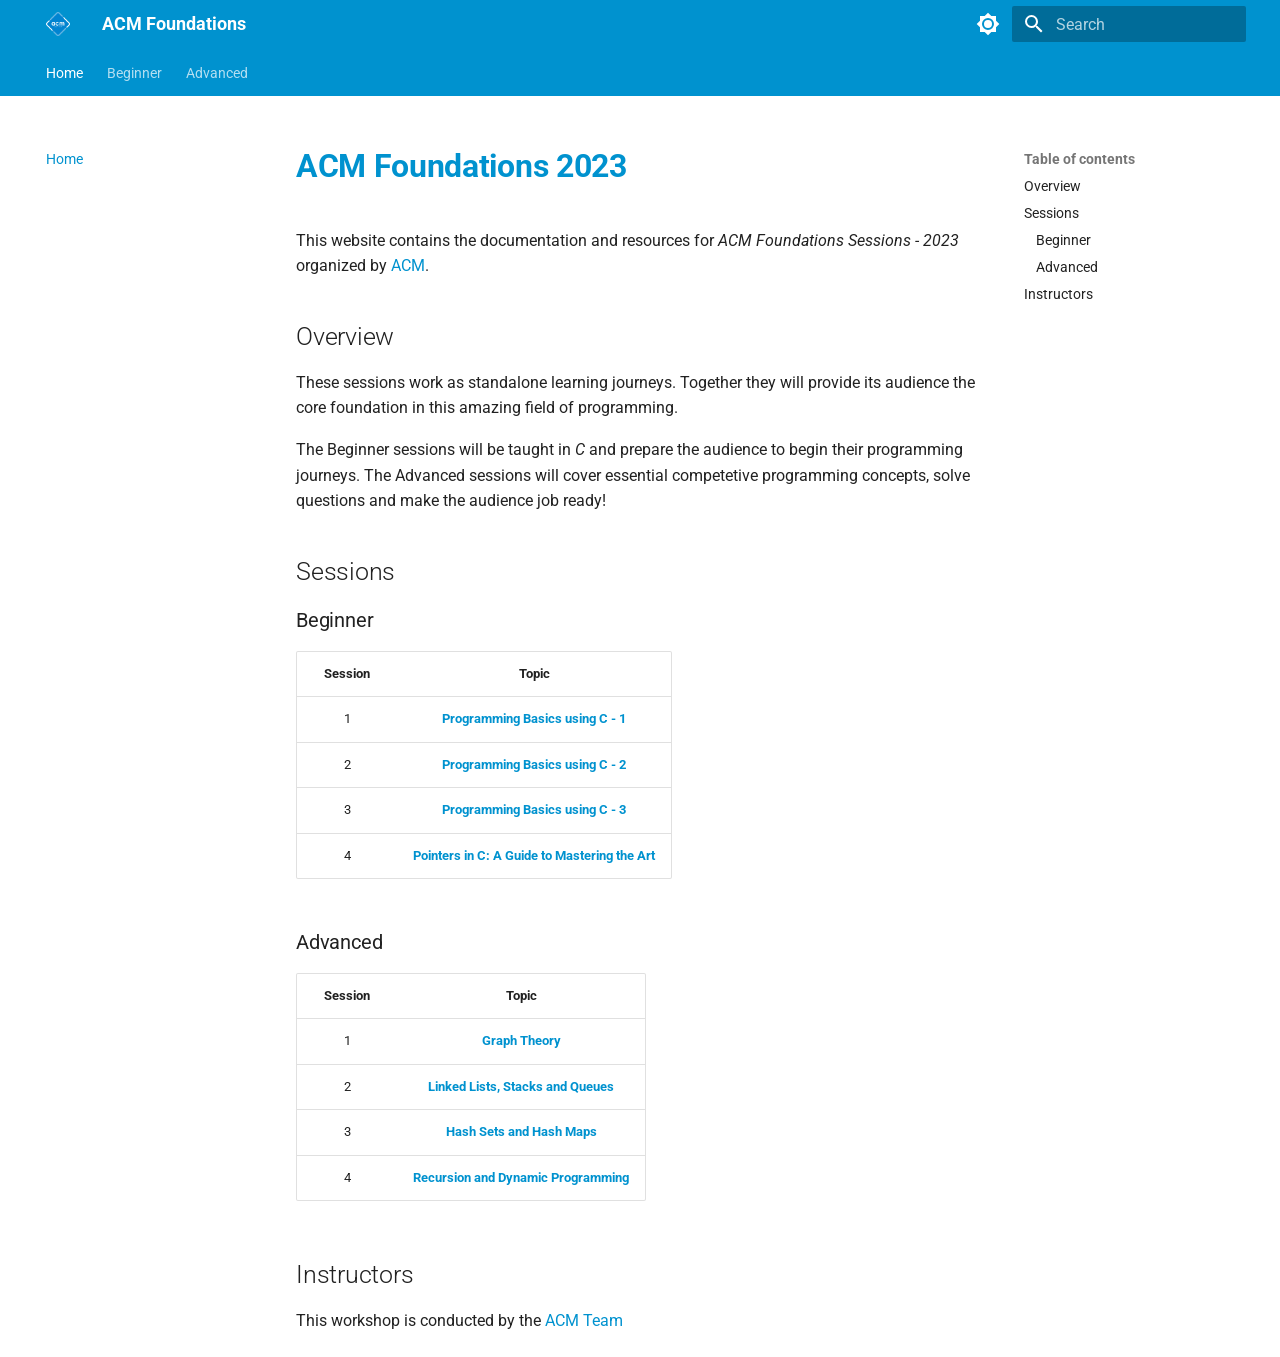
==== commit ff806a66: "Deployed 242208e with MkDocs version: 1.6.0" ====
--- a/index.html
+++ b/index.html
@@ -14,7 +14,7 @@
       
       
       <link rel="icon" href="assets/favicon.ico">
-      <meta name="generator" content="mkdocs-1.5.3, mkdocs-material-9.4.14">
+      <meta name="generator" content="mkdocs-1.6.0, mkdocs-material-9.5.33">
     
     
       
@@ -22,10 +22,10 @@
       
     
     
-      <link rel="stylesheet" href="assets/stylesheets/main.fad675c6.min.css">
-      
-        
-        <link rel="stylesheet" href="assets/stylesheets/palette.356b1318.min.css">
+      <link rel="stylesheet" href="assets/stylesheets/main.3cba04c6.min.css">
+      
+        
+        <link rel="stylesheet" href="assets/stylesheets/palette.06af60db.min.css">
       
       
 
@@ -65,9 +65,6 @@
     
     <body dir="ltr" data-md-color-scheme="default" data-md-color-primary="indigo" data-md-color-accent="indigo">
   
-    
-    
-      <script>var palette=__md_get("__palette");if(palette&&"object"==typeof palette.color)for(var key of Object.keys(palette.color))document.body.setAttribute("data-md-color-"+key,palette.color[key])</script>
     
     <input class="md-toggle" data-md-toggle="drawer" type="checkbox" id="__drawer" autocomplete="off">
     <input class="md-toggle" data-md-toggle="search" type="checkbox" id="__search" autocomplete="off">
@@ -121,9 +118,9 @@
     
     
     
-    <input class="md-option" data-md-color-media="(prefers-color-scheme: light)" data-md-color-scheme="default" data-md-color-primary="indigo" data-md-color-accent="indigo"  aria-label="Switch to dark mode"  type="radio" name="__palette" id="__palette_1">
-    
-      <label class="md-header__button md-icon" title="Switch to dark mode" for="__palette_2" hidden>
+    <input class="md-option" data-md-color-media="(prefers-color-scheme: light)" data-md-color-scheme="default" data-md-color-primary="indigo" data-md-color-accent="indigo"  aria-label="Switch to dark mode"  type="radio" name="__palette" id="__palette_0">
+    
+      <label class="md-header__button md-icon" title="Switch to dark mode" for="__palette_1" hidden>
         <svg xmlns="http://www.w3.org/2000/svg" viewBox="0 0 24 24"><path d="M12 8a4 4 0 0 0-4 4 4 4 0 0 0 4 4 4 4 0 0 0 4-4 4 4 0 0 0-4-4m0 10a6 6 0 0 1-6-6 6 6 0 0 1 6-6 6 6 0 0 1 6 6 6 6 0 0 1-6 6m8-9.31V4h-4.69L12 .69 8.69 4H4v4.69L.69 12 4 15.31V20h4.69L12 23.31 15.31 20H20v-4.69L23.31 12 20 8.69Z"/></svg>
       </label>
     
@@ -131,15 +128,18 @@
     
     
     
-    <input class="md-option" data-md-color-media="(prefers-color-scheme: dark)" data-md-color-scheme="slate" data-md-color-primary="indigo" data-md-color-accent="indigo"  aria-label="Switch to light mode"  type="radio" name="__palette" id="__palette_2">
-    
-      <label class="md-header__button md-icon" title="Switch to light mode" for="__palette_1" hidden>
+    <input class="md-option" data-md-color-media="(prefers-color-scheme: dark)" data-md-color-scheme="slate" data-md-color-primary="indigo" data-md-color-accent="indigo"  aria-label="Switch to light mode"  type="radio" name="__palette" id="__palette_1">
+    
+      <label class="md-header__button md-icon" title="Switch to light mode" for="__palette_0" hidden>
         <svg xmlns="http://www.w3.org/2000/svg" viewBox="0 0 24 24"><path d="M12 18c-.89 0-1.74-.2-2.5-.55C11.56 16.5 13 14.42 13 12c0-2.42-1.44-4.5-3.5-5.45C10.26 6.2 11.11 6 12 6a6 6 0 0 1 6 6 6 6 0 0 1-6 6m8-9.31V4h-4.69L12 .69 8.69 4H4v4.69L.69 12 4 15.31V20h4.69L12 23.31 15.31 20H20v-4.69L23.31 12 20 8.69Z"/></svg>
       </label>
     
   
 </form>
       
+    
+    
+      <script>var media,input,key,value,palette=__md_get("__palette");if(palette&&palette.color){"(prefers-color-scheme)"===palette.color.media&&(media=matchMedia("(prefers-color-scheme: light)"),input=document.querySelector(media.matches?"[data-md-color-media='(prefers-color-scheme: light)']":"[data-md-color-media='(prefers-color-scheme: dark)']"),palette.color.media=input.getAttribute("data-md-color-media"),palette.color.scheme=input.getAttribute("data-md-color-scheme"),palette.color.primary=input.getAttribute("data-md-color-primary"),palette.color.accent=input.getAttribute("data-md-color-accent"));for([key,value]of Object.entries(palette.color))document.body.setAttribute("data-md-color-"+key,value)}</script>
     
     
     
@@ -168,7 +168,7 @@
       
     </form>
     <div class="md-search__output">
-      <div class="md-search__scrollwrap" data-md-scrollfix>
+      <div class="md-search__scrollwrap" tabindex="0" data-md-scrollfix>
         <div class="md-search-result" data-md-component="search-result">
           <div class="md-search-result__meta">
             Initializing search
@@ -402,20 +402,20 @@
     
     
     
-    
-    
-      
-      
-    
-    <li class="md-nav__item md-nav__item--section md-nav__item--nested">
-      
-        
+      
+      
+        
+      
+    
+    
+    <li class="md-nav__item md-nav__item--nested">
+      
         
         
         <input class="md-nav__toggle md-toggle " type="checkbox" id="__nav_2" >
         
           
-          <label class="md-nav__link" for="__nav_2" id="__nav_2_label" tabindex="">
+          <label class="md-nav__link" for="__nav_2" id="__nav_2_label" tabindex="0">
             
   
   <span class="md-ellipsis">
@@ -533,20 +533,20 @@
     
     
     
-    
-    
-      
-      
-    
-    <li class="md-nav__item md-nav__item--section md-nav__item--nested">
-      
-        
+      
+      
+        
+      
+    
+    
+    <li class="md-nav__item md-nav__item--nested">
+      
         
         
         <input class="md-nav__toggle md-toggle " type="checkbox" id="__nav_3" >
         
           
-          <label class="md-nav__link" for="__nav_3" id="__nav_3_label" tabindex="">
+          <label class="md-nav__link" for="__nav_3" id="__nav_3_label" tabindex="0">
             
   
   <span class="md-ellipsis">
@@ -814,11 +814,19 @@
 
 
 
+
+
+
+
+
+
+
                 
               </article>
             </div>
           
           
+<script>var target=document.getElementById(location.hash.slice(1));target&&target.name&&(target.checked=target.name.startsWith("__tabbed_"))</script>
         </div>
         
           <button type="button" class="md-top md-icon" data-md-component="top" hidden>
@@ -853,10 +861,10 @@
     </div>
     
     
-    <script id="__config" type="application/json">{"base": ".", "features": ["navigation.tabs", "navigation.top", "navigation.sections", "navigation.instant"], "search": "assets/javascripts/workers/search.f886a092.min.js", "translations": {"clipboard.copied": "Copied to clipboard", "clipboard.copy": "Copy to clipboard", "search.result.more.one": "1 more on this page", "search.result.more.other": "# more on this page", "search.result.none": "No matching documents", "search.result.one": "1 matching document", "search.result.other": "# matching documents", "search.result.placeholder": "Type to start searching", "search.result.term.missing": "Missing", "select.version": "Select version"}}</script>
-    
-    
-      <script src="assets/javascripts/bundle.cd18aaf1.min.js"></script>
+    <script id="__config" type="application/json">{"base": ".", "features": ["navigation.tabs", "navigation.top", "navigation.sections", "navigation.instant"], "search": "assets/javascripts/workers/search.b8dbb3d2.min.js", "translations": {"clipboard.copied": "Copied to clipboard", "clipboard.copy": "Copy to clipboard", "search.result.more.one": "1 more on this page", "search.result.more.other": "# more on this page", "search.result.none": "No matching documents", "search.result.one": "1 matching document", "search.result.other": "# matching documents", "search.result.placeholder": "Type to start searching", "search.result.term.missing": "Missing", "select.version": "Select version"}}</script>
+    
+    
+      <script src="assets/javascripts/bundle.af256bd8.min.js"></script>
       
     
   </body>
--- a/assets/stylesheets/main.3cba04c6.min.css
+++ b/assets/stylesheets/main.3cba04c6.min.css
@@ -0,0 +1 @@
+@charset "UTF-8";html{-webkit-text-size-adjust:none;-moz-text-size-adjust:none;text-size-adjust:none;box-sizing:border-box}*,:after,:before{box-sizing:inherit}@media (prefers-reduced-motion){*,:after,:before{transition:none!important}}body{margin:0}a,button,input,label{-webkit-tap-highlight-color:transparent}a{color:inherit;text-decoration:none}hr{border:0;box-sizing:initial;display:block;height:.05rem;overflow:visible;padding:0}small{font-size:80%}sub,sup{line-height:1em}img{border-style:none}table{border-collapse:initial;border-spacing:0}td,th{font-weight:400;vertical-align:top}button{background:#0000;border:0;font-family:inherit;font-size:inherit;margin:0;padding:0}input{border:0;outline:none}:root{--md-primary-fg-color:#4051b5;--md-primary-fg-color--light:#5d6cc0;--md-primary-fg-color--dark:#303fa1;--md-primary-bg-color:#fff;--md-primary-bg-color--light:#ffffffb3;--md-accent-fg-color:#526cfe;--md-accent-fg-color--transparent:#526cfe1a;--md-accent-bg-color:#fff;--md-accent-bg-color--light:#ffffffb3}[data-md-color-scheme=default]{color-scheme:light}[data-md-color-scheme=default] img[src$="#gh-dark-mode-only"],[data-md-color-scheme=default] img[src$="#only-dark"]{display:none}:root,[data-md-color-scheme=default]{--md-hue:225deg;--md-default-fg-color:#000000de;--md-default-fg-color--light:#0000008a;--md-default-fg-color--lighter:#00000052;--md-default-fg-color--lightest:#00000012;--md-default-bg-color:#fff;--md-default-bg-color--light:#ffffffb3;--md-default-bg-color--lighter:#ffffff4d;--md-default-bg-color--lightest:#ffffff1f;--md-code-fg-color:#36464e;--md-code-bg-color:#f5f5f5;--md-code-hl-color:#4287ff;--md-code-hl-color--light:#4287ff1a;--md-code-hl-number-color:#d52a2a;--md-code-hl-special-color:#db1457;--md-code-hl-function-color:#a846b9;--md-code-hl-constant-color:#6e59d9;--md-code-hl-keyword-color:#3f6ec6;--md-code-hl-string-color:#1c7d4d;--md-code-hl-name-color:var(--md-code-fg-color);--md-code-hl-operator-color:var(--md-default-fg-color--light);--md-code-hl-punctuation-color:var(--md-default-fg-color--light);--md-code-hl-comment-color:var(--md-default-fg-color--light);--md-code-hl-generic-color:var(--md-default-fg-color--light);--md-code-hl-variable-color:var(--md-default-fg-color--light);--md-typeset-color:var(--md-default-fg-color);--md-typeset-a-color:var(--md-primary-fg-color);--md-typeset-del-color:#f5503d26;--md-typeset-ins-color:#0bd57026;--md-typeset-kbd-color:#fafafa;--md-typeset-kbd-accent-color:#fff;--md-typeset-kbd-border-color:#b8b8b8;--md-typeset-mark-color:#ffff0080;--md-typeset-table-color:#0000001f;--md-typeset-table-color--light:rgba(0,0,0,.035);--md-admonition-fg-color:var(--md-default-fg-color);--md-admonition-bg-color:var(--md-default-bg-color);--md-warning-fg-color:#000000de;--md-warning-bg-color:#ff9;--md-footer-fg-color:#fff;--md-footer-fg-color--light:#ffffffb3;--md-footer-fg-color--lighter:#ffffff73;--md-footer-bg-color:#000000de;--md-footer-bg-color--dark:#00000052;--md-shadow-z1:0 0.2rem 0.5rem #0000000d,0 0 0.05rem #0000001a;--md-shadow-z2:0 0.2rem 0.5rem #0000001a,0 0 0.05rem #00000040;--md-shadow-z3:0 0.2rem 0.5rem #0003,0 0 0.05rem #00000059}.md-icon svg{fill:currentcolor;display:block;height:1.2rem;width:1.2rem}body{-webkit-font-smoothing:antialiased;-moz-osx-font-smoothing:grayscale;--md-text-font-family:var(--md-text-font,_),-apple-system,BlinkMacSystemFont,Helvetica,Arial,sans-serif;--md-code-font-family:var(--md-code-font,_),SFMono-Regular,Consolas,Menlo,monospace}aside,body,input{font-feature-settings:"kern","liga";color:var(--md-typeset-color);font-family:var(--md-text-font-family)}code,kbd,pre{font-feature-settings:"kern";font-family:var(--md-code-font-family)}:root{--md-typeset-table-sort-icon:url('data:image/svg+xml;charset=utf-8,<svg xmlns="http://www.w3.org/2000/svg" viewBox="0 0 24 24"><path d="m18 21-4-4h3V7h-3l4-4 4 4h-3v10h3M2 19v-2h10v2M2 13v-2h7v2M2 7V5h4v2H2Z"/></svg>');--md-typeset-table-sort-icon--asc:url('data:image/svg+xml;charset=utf-8,<svg xmlns="http://www.w3.org/2000/svg" viewBox="0 0 24 24"><path d="M19 17h3l-4 4-4-4h3V3h2M2 17h10v2H2M6 5v2H2V5m0 6h7v2H2v-2Z"/></svg>');--md-typeset-table-sort-icon--desc:url('data:image/svg+xml;charset=utf-8,<svg xmlns="http://www.w3.org/2000/svg" viewBox="0 0 24 24"><path d="M19 7h3l-4-4-4 4h3v14h2M2 17h10v2H2M6 5v2H2V5m0 6h7v2H2v-2Z"/></svg>')}.md-typeset{-webkit-print-color-adjust:exact;color-adjust:exact;font-size:.8rem;line-height:1.6}@media print{.md-typeset{font-size:.68rem}}.md-typeset blockquote,.md-typeset dl,.md-typeset figure,.md-typeset ol,.md-typeset pre,.md-typeset ul{margin-bottom:1em;margin-top:1em}.md-typeset h1{color:var(--md-default-fg-color--light);font-size:2em;line-height:1.3;margin:0 0 1.25em}.md-typeset h1,.md-typeset h2{font-weight:300;letter-spacing:-.01em}.md-typeset h2{font-size:1.5625em;line-height:1.4;margin:1.6em 0 .64em}.md-typeset h3{font-size:1.25em;font-weight:400;letter-spacing:-.01em;line-height:1.5;margin:1.6em 0 .8em}.md-typeset h2+h3{margin-top:.8em}.md-typeset h4{font-weight:700;letter-spacing:-.01em;margin:1em 0}.md-typeset h5,.md-typeset h6{color:var(--md-default-fg-color--light);font-size:.8em;font-weight:700;letter-spacing:-.01em;margin:1.25em 0}.md-typeset h5{text-transform:uppercase}.md-typeset hr{border-bottom:.05rem solid var(--md-default-fg-color--lightest);display:flow-root;margin:1.5em 0}.md-typeset a{color:var(--md-typeset-a-color);word-break:break-word}.md-typeset a,.md-typeset a:before{transition:color 125ms}.md-typeset a:focus,.md-typeset a:hover{color:var(--md-accent-fg-color)}.md-typeset a:focus code,.md-typeset a:hover code{background-color:var(--md-accent-fg-color--transparent)}.md-typeset a code{color:currentcolor;transition:background-color 125ms}.md-typeset a.focus-visible{outline-color:var(--md-accent-fg-color);outline-offset:.2rem}.md-typeset code,.md-typeset kbd,.md-typeset pre{color:var(--md-code-fg-color);direction:ltr;font-variant-ligatures:none}@media print{.md-typeset code,.md-typeset kbd,.md-typeset pre{white-space:pre-wrap}}.md-typeset code{background-color:var(--md-code-bg-color);border-radius:.1rem;-webkit-box-decoration-break:clone;box-decoration-break:clone;font-size:.85em;padding:0 .2941176471em;word-break:break-word}.md-typeset code:not(.focus-visible){-webkit-tap-highlight-color:transparent;outline:none}.md-typeset pre{display:flow-root;line-height:1.4;position:relative}.md-typeset pre>code{-webkit-box-decoration-break:slice;box-decoration-break:slice;box-shadow:none;display:block;margin:0;outline-color:var(--md-accent-fg-color);overflow:auto;padding:.7720588235em 1.1764705882em;scrollbar-color:var(--md-default-fg-color--lighter) #0000;scrollbar-width:thin;touch-action:auto;word-break:normal}.md-typeset pre>code:hover{scrollbar-color:var(--md-accent-fg-color) #0000}.md-typeset pre>code::-webkit-scrollbar{height:.2rem;width:.2rem}.md-typeset pre>code::-webkit-scrollbar-thumb{background-color:var(--md-default-fg-color--lighter)}.md-typeset pre>code::-webkit-scrollbar-thumb:hover{background-color:var(--md-accent-fg-color)}.md-typeset kbd{background-color:var(--md-typeset-kbd-color);border-radius:.1rem;box-shadow:0 .1rem 0 .05rem var(--md-typeset-kbd-border-color),0 .1rem 0 var(--md-typeset-kbd-border-color),0 -.1rem .2rem var(--md-typeset-kbd-accent-color) inset;color:var(--md-default-fg-color);display:inline-block;font-size:.75em;padding:0 .6666666667em;vertical-align:text-top;word-break:break-word}.md-typeset mark{background-color:var(--md-typeset-mark-color);-webkit-box-decoration-break:clone;box-decoration-break:clone;color:inherit;word-break:break-word}.md-typeset abbr{border-bottom:.05rem dotted var(--md-default-fg-color--light);cursor:help;text-decoration:none}.md-typeset small{opacity:.75}[dir=ltr] .md-typeset sub,[dir=ltr] .md-typeset sup{margin-left:.078125em}[dir=rtl] .md-typeset sub,[dir=rtl] .md-typeset sup{margin-right:.078125em}[dir=ltr] .md-typeset blockquote{padding-left:.6rem}[dir=rtl] .md-typeset blockquote{padding-right:.6rem}[dir=ltr] .md-typeset blockquote{border-left:.2rem solid var(--md-default-fg-color--lighter)}[dir=rtl] .md-typeset blockquote{border-right:.2rem solid var(--md-default-fg-color--lighter)}.md-typeset blockquote{color:var(--md-default-fg-color--light);margin-left:0;margin-right:0}.md-typeset ul{list-style-type:disc}[dir=ltr] .md-typeset ol,[dir=ltr] .md-typeset ul{margin-left:.625em}[dir=rtl] .md-typeset ol,[dir=rtl] .md-typeset ul{margin-right:.625em}.md-typeset ol,.md-typeset ul{padding:0}.md-typeset ol:not([hidden]),.md-typeset ul:not([hidden]){display:flow-root}.md-typeset ol ol,.md-typeset ul ol{list-style-type:lower-alpha}.md-typeset ol ol ol,.md-typeset ul ol ol{list-style-type:lower-roman}[dir=ltr] .md-typeset ol li,[dir=ltr] .md-typeset ul li{margin-left:1.25em}[dir=rtl] .md-typeset ol li,[dir=rtl] .md-typeset ul li{margin-right:1.25em}.md-typeset ol li,.md-typeset ul li{margin-bottom:.5em}.md-typeset ol li blockquote,.md-typeset ol li p,.md-typeset ul li blockquote,.md-typeset ul li p{margin:.5em 0}.md-typeset ol li:last-child,.md-typeset ul li:last-child{margin-bottom:0}[dir=ltr] .md-typeset ol li ol,[dir=ltr] .md-typeset ol li ul,[dir=ltr] .md-typeset ul li ol,[dir=ltr] .md-typeset ul li ul{margin-left:.625em}[dir=rtl] .md-typeset ol li ol,[dir=rtl] .md-typeset ol li ul,[dir=rtl] .md-typeset ul li ol,[dir=rtl] .md-typeset ul li ul{margin-right:.625em}.md-typeset ol li ol,.md-typeset ol li ul,.md-typeset ul li ol,.md-typeset ul li ul{margin-bottom:.5em;margin-top:.5em}[dir=ltr] .md-typeset dd{margin-left:1.875em}[dir=rtl] .md-typeset dd{margin-right:1.875em}.md-typeset dd{margin-bottom:1.5em;margin-top:1em}.md-typeset img,.md-typeset svg,.md-typeset video{height:auto;max-width:100%}.md-typeset img[align=left]{margin:1em 1em 1em 0}.md-typeset img[align=right]{margin:1em 0 1em 1em}.md-typeset img[align]:only-child{margin-top:0}.md-typeset figure{display:flow-root;margin:1em auto;max-width:100%;text-align:center;width:-moz-fit-content;width:fit-content}.md-typeset figure img{display:block;margin:0 auto}.md-typeset figcaption{font-style:italic;margin:1em auto;max-width:24rem}.md-typeset iframe{max-width:100%}.md-typeset table:not([class]){background-color:var(--md-default-bg-color);border:.05rem solid var(--md-typeset-table-color);border-radius:.1rem;display:inline-block;font-size:.64rem;max-width:100%;overflow:auto;touch-action:auto}@media print{.md-typeset table:not([class]){display:table}}.md-typeset table:not([class])+*{margin-top:1.5em}.md-typeset table:not([class]) td>:first-child,.md-typeset table:not([class]) th>:first-child{margin-top:0}.md-typeset table:not([class]) td>:last-child,.md-typeset table:not([class]) th>:last-child{margin-bottom:0}.md-typeset table:not([class]) td:not([align]),.md-typeset table:not([class]) th:not([align]){text-align:left}[dir=rtl] .md-typeset table:not([class]) td:not([align]),[dir=rtl] .md-typeset table:not([class]) th:not([align]){text-align:right}.md-typeset table:not([class]) th{font-weight:700;min-width:5rem;padding:.9375em 1.25em;vertical-align:top}.md-typeset table:not([class]) td{border-top:.05rem solid var(--md-typeset-table-color);padding:.9375em 1.25em;vertical-align:top}.md-typeset table:not([class]) tbody tr{transition:background-color 125ms}.md-typeset table:not([class]) tbody tr:hover{background-color:var(--md-typeset-table-color--light);box-shadow:0 .05rem 0 var(--md-default-bg-color) inset}.md-typeset table:not([class]) a{word-break:normal}.md-typeset table th[role=columnheader]{cursor:pointer}[dir=ltr] .md-typeset table th[role=columnheader]:after{margin-left:.5em}[dir=rtl] .md-typeset table th[role=columnheader]:after{margin-right:.5em}.md-typeset table th[role=columnheader]:after{content:"";display:inline-block;height:1.2em;-webkit-mask-image:var(--md-typeset-table-sort-icon);mask-image:var(--md-typeset-table-sort-icon);-webkit-mask-repeat:no-repeat;mask-repeat:no-repeat;-webkit-mask-size:contain;mask-size:contain;transition:background-color 125ms;vertical-align:text-bottom;width:1.2em}.md-typeset table th[role=columnheader]:hover:after{background-color:var(--md-default-fg-color--lighter)}.md-typeset table th[role=columnheader][aria-sort=ascending]:after{background-color:var(--md-default-fg-color--light);-webkit-mask-image:var(--md-typeset-table-sort-icon--asc);mask-image:var(--md-typeset-table-sort-icon--asc)}.md-typeset table th[role=columnheader][aria-sort=descending]:after{background-color:var(--md-default-fg-color--light);-webkit-mask-image:var(--md-typeset-table-sort-icon--desc);mask-image:var(--md-typeset-table-sort-icon--desc)}.md-typeset__scrollwrap{margin:1em -.8rem;overflow-x:auto;touch-action:auto}.md-typeset__table{display:inline-block;margin-bottom:.5em;padding:0 .8rem}@media print{.md-typeset__table{display:block}}html .md-typeset__table table{display:table;margin:0;overflow:hidden;width:100%}@media screen and (max-width:44.984375em){.md-content__inner>pre{margin:1em -.8rem}.md-content__inner>pre code{border-radius:0}}.md-typeset .md-author{border-radius:100%;display:block;flex-shrink:0;height:1.6rem;overflow:hidden;position:relative;transition:color 125ms,transform 125ms;width:1.6rem}.md-typeset .md-author img{display:block}.md-typeset .md-author--more{background:var(--md-default-fg-color--lightest);color:var(--md-default-fg-color--lighter);font-size:.6rem;font-weight:700;line-height:1.6rem;text-align:center}.md-typeset .md-author--long{height:2.4rem;width:2.4rem}.md-typeset a.md-author{transform:scale(1)}.md-typeset a.md-author img{border-radius:100%;filter:grayscale(100%) opacity(75%);transition:filter 125ms}.md-typeset a.md-author:focus,.md-typeset a.md-author:hover{transform:scale(1.1);z-index:1}.md-typeset a.md-author:focus img,.md-typeset a.md-author:hover img{filter:grayscale(0)}.md-banner{background-color:var(--md-footer-bg-color);color:var(--md-footer-fg-color);overflow:auto}@media print{.md-banner{display:none}}.md-banner--warning{background-color:var(--md-warning-bg-color);color:var(--md-warning-fg-color)}.md-banner__inner{font-size:.7rem;margin:.6rem auto;padding:0 .8rem}[dir=ltr] .md-banner__button{float:right}[dir=rtl] .md-banner__button{float:left}.md-banner__button{color:inherit;cursor:pointer;transition:opacity .25s}.no-js .md-banner__button{display:none}.md-banner__button:hover{opacity:.7}html{font-size:125%;height:100%;overflow-x:hidden}@media screen and (min-width:100em){html{font-size:137.5%}}@media screen and (min-width:125em){html{font-size:150%}}body{background-color:var(--md-default-bg-color);display:flex;flex-direction:column;font-size:.5rem;min-height:100%;position:relative;width:100%}@media print{body{display:block}}@media screen and (max-width:59.984375em){body[data-md-scrolllock]{position:fixed}}.md-grid{margin-left:auto;margin-right:auto;max-width:61rem}.md-container{display:flex;flex-direction:column;flex-grow:1}@media print{.md-container{display:block}}.md-main{flex-grow:1}.md-main__inner{display:flex;height:100%;margin-top:1.5rem}.md-ellipsis{overflow:hidden;text-overflow:ellipsis}.md-toggle{display:none}.md-option{height:0;opacity:0;position:absolute;width:0}.md-option:checked+label:not([hidden]){display:block}.md-option.focus-visible+label{outline-color:var(--md-accent-fg-color);outline-style:auto}.md-skip{background-color:var(--md-default-fg-color);border-radius:.1rem;color:var(--md-default-bg-color);font-size:.64rem;margin:.5rem;opacity:0;outline-color:var(--md-accent-fg-color);padding:.3rem .5rem;position:fixed;transform:translateY(.4rem);z-index:-1}.md-skip:focus{opacity:1;transform:translateY(0);transition:transform .25s cubic-bezier(.4,0,.2,1),opacity 175ms 75ms;z-index:10}@page{margin:25mm}:root{--md-clipboard-icon:url('data:image/svg+xml;charset=utf-8,<svg xmlns="http://www.w3.org/2000/svg" viewBox="0 0 24 24"><path d="M19 21H8V7h11m0-2H8a2 2 0 0 0-2 2v14a2 2 0 0 0 2 2h11a2 2 0 0 0 2-2V7a2 2 0 0 0-2-2m-3-4H4a2 2 0 0 0-2 2v14h2V3h12V1Z"/></svg>')}.md-clipboard{border-radius:.1rem;color:var(--md-default-fg-color--lightest);cursor:pointer;height:1.5em;outline-color:var(--md-accent-fg-color);outline-offset:.1rem;position:absolute;right:.5em;top:.5em;transition:color .25s;width:1.5em;z-index:1}@media print{.md-clipboard{display:none}}.md-clipboard:not(.focus-visible){-webkit-tap-highlight-color:transparent;outline:none}:hover>.md-clipboard{color:var(--md-default-fg-color--light)}.md-clipboard:focus,.md-clipboard:hover{color:var(--md-accent-fg-color)}.md-clipboard:after{background-color:currentcolor;content:"";display:block;height:1.125em;margin:0 auto;-webkit-mask-image:var(--md-clipboard-icon);mask-image:var(--md-clipboard-icon);-webkit-mask-position:center;mask-position:center;-webkit-mask-repeat:no-repeat;mask-repeat:no-repeat;-webkit-mask-size:contain;mask-size:contain;width:1.125em}.md-clipboard--inline{cursor:pointer}.md-clipboard--inline code{transition:color .25s,background-color .25s}.md-clipboard--inline:focus code,.md-clipboard--inline:hover code{background-color:var(--md-accent-fg-color--transparent);color:var(--md-accent-fg-color)}.md-typeset .md-code__content{display:grid}@keyframes consent{0%{opacity:0;transform:translateY(100%)}to{opacity:1;transform:translateY(0)}}@keyframes overlay{0%{opacity:0}to{opacity:1}}.md-consent__overlay{animation:overlay .25s both;-webkit-backdrop-filter:blur(.1rem);backdrop-filter:blur(.1rem);background-color:#0000008a;height:100%;opacity:1;position:fixed;top:0;width:100%;z-index:5}.md-consent__inner{animation:consent .5s cubic-bezier(.1,.7,.1,1) both;background-color:var(--md-default-bg-color);border:0;border-radius:.1rem;bottom:0;box-shadow:0 0 .2rem #0000001a,0 .2rem .4rem #0003;max-height:100%;overflow:auto;padding:0;position:fixed;width:100%;z-index:5}.md-consent__form{padding:.8rem}.md-consent__settings{display:none;margin:1em 0}input:checked+.md-consent__settings{display:block}.md-consent__controls{margin-bottom:.8rem}.md-typeset .md-consent__controls .md-button{display:inline}@media screen and (max-width:44.984375em){.md-typeset .md-consent__controls .md-button{display:block;margin-top:.4rem;text-align:center;width:100%}}.md-consent label{cursor:pointer}.md-content{flex-grow:1;min-width:0}.md-content__inner{margin:0 .8rem 1.2rem;padding-top:.6rem}@media screen and (min-width:76.25em){[dir=ltr] .md-sidebar--primary:not([hidden])~.md-content>.md-content__inner{margin-left:1.2rem}[dir=ltr] .md-sidebar--secondary:not([hidden])~.md-content>.md-content__inner,[dir=rtl] .md-sidebar--primary:not([hidden])~.md-content>.md-content__inner{margin-right:1.2rem}[dir=rtl] .md-sidebar--secondary:not([hidden])~.md-content>.md-content__inner{margin-left:1.2rem}}.md-content__inner:before{content:"";display:block;height:.4rem}.md-content__inner>:last-child{margin-bottom:0}[dir=ltr] .md-content__button{float:right}[dir=rtl] .md-content__button{float:left}[dir=ltr] .md-content__button{margin-left:.4rem}[dir=rtl] .md-content__button{margin-right:.4rem}.md-content__button{margin:.4rem 0;padding:0}@media print{.md-content__button{display:none}}.md-typeset .md-content__button{color:var(--md-default-fg-color--lighter)}.md-content__button svg{display:inline;vertical-align:top}[dir=rtl] .md-content__button svg{transform:scaleX(-1)}[dir=ltr] .md-dialog{right:.8rem}[dir=rtl] .md-dialog{left:.8rem}.md-dialog{background-color:var(--md-default-fg-color);border-radius:.1rem;bottom:.8rem;box-shadow:var(--md-shadow-z3);min-width:11.1rem;opacity:0;padding:.4rem .6rem;pointer-events:none;position:fixed;transform:translateY(100%);transition:transform 0ms .4s,opacity .4s;z-index:4}@media print{.md-dialog{display:none}}.md-dialog--active{opacity:1;pointer-events:auto;transform:translateY(0);transition:transform .4s cubic-bezier(.075,.85,.175,1),opacity .4s}.md-dialog__inner{color:var(--md-default-bg-color);font-size:.7rem}.md-feedback{margin:2em 0 1em;text-align:center}.md-feedback fieldset{border:none;margin:0;padding:0}.md-feedback__title{font-weight:700;margin:1em auto}.md-feedback__inner{position:relative}.md-feedback__list{display:flex;flex-wrap:wrap;place-content:baseline center;position:relative}.md-feedback__list:hover .md-icon:not(:disabled){color:var(--md-default-fg-color--lighter)}:disabled .md-feedback__list{min-height:1.8rem}.md-feedback__icon{color:var(--md-default-fg-color--light);cursor:pointer;flex-shrink:0;margin:0 .1rem;transition:color 125ms}.md-feedback__icon:not(:disabled).md-icon:hover{color:var(--md-accent-fg-color)}.md-feedback__icon:disabled{color:var(--md-default-fg-color--lightest);pointer-events:none}.md-feedback__note{opacity:0;position:relative;transform:translateY(.4rem);transition:transform .4s cubic-bezier(.1,.7,.1,1),opacity .15s}.md-feedback__note>*{margin:0 auto;max-width:16rem}:disabled .md-feedback__note{opacity:1;transform:translateY(0)}.md-footer{background-color:var(--md-footer-bg-color);color:var(--md-footer-fg-color)}@media print{.md-footer{display:none}}.md-footer__inner{justify-content:space-between;overflow:auto;padding:.2rem}.md-footer__inner:not([hidden]){display:flex}.md-footer__link{align-items:end;display:flex;flex-grow:0.01;margin-bottom:.4rem;margin-top:1rem;max-width:100%;outline-color:var(--md-accent-fg-color);overflow:hidden;transition:opacity .25s}.md-footer__link:focus,.md-footer__link:hover{opacity:.7}[dir=rtl] .md-footer__link svg{transform:scaleX(-1)}@media screen and (max-width:44.984375em){.md-footer__link--prev{flex-shrink:0}.md-footer__link--prev .md-footer__title{display:none}}[dir=ltr] .md-footer__link--next{margin-left:auto}[dir=rtl] .md-footer__link--next{margin-right:auto}.md-footer__link--next{text-align:right}[dir=rtl] .md-footer__link--next{text-align:left}.md-footer__title{flex-grow:1;font-size:.9rem;margin-bottom:.7rem;max-width:calc(100% - 2.4rem);padding:0 1rem;white-space:nowrap}.md-footer__button{margin:.2rem;padding:.4rem}.md-footer__direction{font-size:.64rem;opacity:.7}.md-footer-meta{background-color:var(--md-footer-bg-color--dark)}.md-footer-meta__inner{display:flex;flex-wrap:wrap;justify-content:space-between;padding:.2rem}html .md-footer-meta.md-typeset a{color:var(--md-footer-fg-color--light)}html .md-footer-meta.md-typeset a:focus,html .md-footer-meta.md-typeset a:hover{color:var(--md-footer-fg-color)}.md-copyright{color:var(--md-footer-fg-color--lighter);font-size:.64rem;margin:auto .6rem;padding:.4rem 0;width:100%}@media screen and (min-width:45em){.md-copyright{width:auto}}.md-copyright__highlight{color:var(--md-footer-fg-color--light)}.md-social{display:inline-flex;gap:.2rem;margin:0 .4rem;padding:.2rem 0 .6rem}@media screen and (min-width:45em){.md-social{padding:.6rem 0}}.md-social__link{display:inline-block;height:1.6rem;text-align:center;width:1.6rem}.md-social__link:before{line-height:1.9}.md-social__link svg{fill:currentcolor;max-height:.8rem;vertical-align:-25%}.md-typeset .md-button{border:.1rem solid;border-radius:.1rem;color:var(--md-primary-fg-color);cursor:pointer;display:inline-block;font-weight:700;padding:.625em 2em;transition:color 125ms,background-color 125ms,border-color 125ms}.md-typeset .md-button--primary{background-color:var(--md-primary-fg-color);border-color:var(--md-primary-fg-color);color:var(--md-primary-bg-color)}.md-typeset .md-button:focus,.md-typeset .md-button:hover{background-color:var(--md-accent-fg-color);border-color:var(--md-accent-fg-color);color:var(--md-accent-bg-color)}[dir=ltr] .md-typeset .md-input{border-top-left-radius:.1rem}[dir=ltr] .md-typeset .md-input,[dir=rtl] .md-typeset .md-input{border-top-right-radius:.1rem}[dir=rtl] .md-typeset .md-input{border-top-left-radius:.1rem}.md-typeset .md-input{border-bottom:.1rem solid var(--md-default-fg-color--lighter);box-shadow:var(--md-shadow-z1);font-size:.8rem;height:1.8rem;padding:0 .6rem;transition:border .25s,box-shadow .25s}.md-typeset .md-input:focus,.md-typeset .md-input:hover{border-bottom-color:var(--md-accent-fg-color);box-shadow:var(--md-shadow-z2)}.md-typeset .md-input--stretch{width:100%}.md-header{background-color:var(--md-primary-fg-color);box-shadow:0 0 .2rem #0000,0 .2rem .4rem #0000;color:var(--md-primary-bg-color);display:block;left:0;position:sticky;right:0;top:0;z-index:4}@media print{.md-header{display:none}}.md-header[hidden]{transform:translateY(-100%);transition:transform .25s cubic-bezier(.8,0,.6,1),box-shadow .25s}.md-header--shadow{box-shadow:0 0 .2rem #0000001a,0 .2rem .4rem #0003;transition:transform .25s cubic-bezier(.1,.7,.1,1),box-shadow .25s}.md-header__inner{align-items:center;display:flex;padding:0 .2rem}.md-header__button{color:currentcolor;cursor:pointer;margin:.2rem;outline-color:var(--md-accent-fg-color);padding:.4rem;position:relative;transition:opacity .25s;vertical-align:middle;z-index:1}.md-header__button:hover{opacity:.7}.md-header__button:not([hidden]){display:inline-block}.md-header__button:not(.focus-visible){-webkit-tap-highlight-color:transparent;outline:none}.md-header__button.md-logo{margin:.2rem;padding:.4rem}@media screen and (max-width:76.234375em){.md-header__button.md-logo{display:none}}.md-header__button.md-logo img,.md-header__button.md-logo svg{fill:currentcolor;display:block;height:1.2rem;width:auto}@media screen and (min-width:60em){.md-header__button[for=__search]{display:none}}.no-js .md-header__button[for=__search]{display:none}[dir=rtl] .md-header__button[for=__search] svg{transform:scaleX(-1)}@media screen and (min-width:76.25em){.md-header__button[for=__drawer]{display:none}}.md-header__topic{display:flex;max-width:100%;position:absolute;transition:transform .4s cubic-bezier(.1,.7,.1,1),opacity .15s;white-space:nowrap}.md-header__topic+.md-header__topic{opacity:0;pointer-events:none;transform:translateX(1.25rem);transition:transform .4s cubic-bezier(1,.7,.1,.1),opacity .15s;z-index:-1}[dir=rtl] .md-header__topic+.md-header__topic{transform:translateX(-1.25rem)}.md-header__topic:first-child{font-weight:700}[dir=ltr] .md-header__title{margin-left:1rem;margin-right:.4rem}[dir=rtl] .md-header__title{margin-left:.4rem;margin-right:1rem}.md-header__title{flex-grow:1;font-size:.9rem;height:2.4rem;line-height:2.4rem}.md-header__title--active .md-header__topic{opacity:0;pointer-events:none;transform:translateX(-1.25rem);transition:transform .4s cubic-bezier(1,.7,.1,.1),opacity .15s;z-index:-1}[dir=rtl] .md-header__title--active .md-header__topic{transform:translateX(1.25rem)}.md-header__title--active .md-header__topic+.md-header__topic{opacity:1;pointer-events:auto;transform:translateX(0);transition:transform .4s cubic-bezier(.1,.7,.1,1),opacity .15s;z-index:0}.md-header__title>.md-header__ellipsis{height:100%;position:relative;width:100%}.md-header__option{display:flex;flex-shrink:0;max-width:100%;transition:max-width 0ms .25s,opacity .25s .25s;white-space:nowrap}[data-md-toggle=search]:checked~.md-header .md-header__option{max-width:0;opacity:0;transition:max-width 0ms,opacity 0ms}.md-header__option>input{bottom:0}.md-header__source{display:none}@media screen and (min-width:60em){[dir=ltr] .md-header__source{margin-left:1rem}[dir=rtl] .md-header__source{margin-right:1rem}.md-header__source{display:block;max-width:11.7rem;width:11.7rem}}@media screen and (min-width:76.25em){[dir=ltr] .md-header__source{margin-left:1.4rem}[dir=rtl] .md-header__source{margin-right:1.4rem}}.md-meta{color:var(--md-default-fg-color--light);font-size:.7rem;line-height:1.3}.md-meta__list{display:inline-flex;flex-wrap:wrap;list-style:none;margin:0;padding:0}.md-meta__item:not(:last-child):after{content:"·";margin-left:.2rem;margin-right:.2rem}.md-meta__link{color:var(--md-typeset-a-color)}.md-meta__link:focus,.md-meta__link:hover{color:var(--md-accent-fg-color)}.md-draft{background-color:#ff1744;border-radius:.125em;color:#fff;display:inline-block;font-weight:700;padding-left:.5714285714em;padding-right:.5714285714em}:root{--md-nav-icon--prev:url('data:image/svg+xml;charset=utf-8,<svg xmlns="http://www.w3.org/2000/svg" viewBox="0 0 24 24"><path d="M20 11v2H8l5.5 5.5-1.42 1.42L4.16 12l7.92-7.92L13.5 5.5 8 11h12Z"/></svg>');--md-nav-icon--next:url('data:image/svg+xml;charset=utf-8,<svg xmlns="http://www.w3.org/2000/svg" viewBox="0 0 24 24"><path d="M8.59 16.58 13.17 12 8.59 7.41 10 6l6 6-6 6-1.41-1.42Z"/></svg>');--md-toc-icon:url('data:image/svg+xml;charset=utf-8,<svg xmlns="http://www.w3.org/2000/svg" viewBox="0 0 24 24"><path d="M3 9h14V7H3v2m0 4h14v-2H3v2m0 4h14v-2H3v2m16 0h2v-2h-2v2m0-10v2h2V7h-2m0 6h2v-2h-2v2Z"/></svg>')}.md-nav{font-size:.7rem;line-height:1.3}.md-nav__title{color:var(--md-default-fg-color--light);display:block;font-weight:700;overflow:hidden;padding:0 .6rem;text-overflow:ellipsis}.md-nav__title .md-nav__button{display:none}.md-nav__title .md-nav__button img{height:100%;width:auto}.md-nav__title .md-nav__button.md-logo img,.md-nav__title .md-nav__button.md-logo svg{fill:currentcolor;display:block;height:2.4rem;max-width:100%;object-fit:contain;width:auto}.md-nav__list{list-style:none;margin:0;padding:0}.md-nav__link{align-items:flex-start;display:flex;gap:.4rem;margin-top:.625em;scroll-snap-align:start;transition:color 125ms}.md-nav__link--passed{color:var(--md-default-fg-color--light)}.md-nav__item .md-nav__link--active,.md-nav__item .md-nav__link--active code{color:var(--md-typeset-a-color)}.md-nav__link .md-ellipsis{position:relative}[dir=ltr] .md-nav__link .md-icon:last-child{margin-left:auto}[dir=rtl] .md-nav__link .md-icon:last-child{margin-right:auto}.md-nav__link svg{fill:currentcolor;flex-shrink:0;height:1.3em;position:relative}.md-nav__link[for]:focus,.md-nav__link[for]:hover,.md-nav__link[href]:focus,.md-nav__link[href]:hover{color:var(--md-accent-fg-color);cursor:pointer}.md-nav__link.focus-visible{outline-color:var(--md-accent-fg-color);outline-offset:.2rem}.md-nav--primary .md-nav__link[for=__toc]{display:none}.md-nav--primary .md-nav__link[for=__toc] .md-icon:after{background-color:currentcolor;display:block;height:100%;-webkit-mask-image:var(--md-toc-icon);mask-image:var(--md-toc-icon);width:100%}.md-nav--primary .md-nav__link[for=__toc]~.md-nav{display:none}.md-nav__container>.md-nav__link{margin-top:0}.md-nav__container>.md-nav__link:first-child{flex-grow:1;min-width:0}.md-nav__icon{flex-shrink:0}.md-nav__source{display:none}@media screen and (max-width:76.234375em){.md-nav--primary,.md-nav--primary .md-nav{background-color:var(--md-default-bg-color);display:flex;flex-direction:column;height:100%;left:0;position:absolute;right:0;top:0;z-index:1}.md-nav--primary .md-nav__item,.md-nav--primary .md-nav__title{font-size:.8rem;line-height:1.5}.md-nav--primary .md-nav__title{background-color:var(--md-default-fg-color--lightest);color:var(--md-default-fg-color--light);cursor:pointer;height:5.6rem;line-height:2.4rem;padding:3rem .8rem .2rem;position:relative;white-space:nowrap}[dir=ltr] .md-nav--primary .md-nav__title .md-nav__icon{left:.4rem}[dir=rtl] .md-nav--primary .md-nav__title .md-nav__icon{right:.4rem}.md-nav--primary .md-nav__title .md-nav__icon{display:block;height:1.2rem;margin:.2rem;position:absolute;top:.4rem;width:1.2rem}.md-nav--primary .md-nav__title .md-nav__icon:after{background-color:currentcolor;content:"";display:block;height:100%;-webkit-mask-image:var(--md-nav-icon--prev);mask-image:var(--md-nav-icon--prev);-webkit-mask-position:center;mask-position:center;-webkit-mask-repeat:no-repeat;mask-repeat:no-repeat;-webkit-mask-size:contain;mask-size:contain;width:100%}.md-nav--primary .md-nav__title~.md-nav__list{background-color:var(--md-default-bg-color);box-shadow:0 .05rem 0 var(--md-default-fg-color--lightest) inset;overflow-y:auto;scroll-snap-type:y mandatory;touch-action:pan-y}.md-nav--primary .md-nav__title~.md-nav__list>:first-child{border-top:0}.md-nav--primary .md-nav__title[for=__drawer]{background-color:var(--md-primary-fg-color);color:var(--md-primary-bg-color);font-weight:700}.md-nav--primary .md-nav__title .md-logo{display:block;left:.2rem;margin:.2rem;padding:.4rem;position:absolute;right:.2rem;top:.2rem}.md-nav--primary .md-nav__list{flex:1}.md-nav--primary .md-nav__item{border-top:.05rem solid var(--md-default-fg-color--lightest)}.md-nav--primary .md-nav__item--active>.md-nav__link{color:var(--md-typeset-a-color)}.md-nav--primary .md-nav__item--active>.md-nav__link:focus,.md-nav--primary .md-nav__item--active>.md-nav__link:hover{color:var(--md-accent-fg-color)}.md-nav--primary .md-nav__link{margin-top:0;padding:.6rem .8rem}.md-nav--primary .md-nav__link svg{margin-top:.1em}.md-nav--primary .md-nav__link>.md-nav__link{padding:0}[dir=ltr] .md-nav--primary .md-nav__link .md-nav__icon{margin-right:-.2rem}[dir=rtl] .md-nav--primary .md-nav__link .md-nav__icon{margin-left:-.2rem}.md-nav--primary .md-nav__link .md-nav__icon{font-size:1.2rem;height:1.2rem;width:1.2rem}.md-nav--primary .md-nav__link .md-nav__icon:after{background-color:currentcolor;content:"";display:block;height:100%;-webkit-mask-image:var(--md-nav-icon--next);mask-image:var(--md-nav-icon--next);-webkit-mask-position:center;mask-position:center;-webkit-mask-repeat:no-repeat;mask-repeat:no-repeat;-webkit-mask-size:contain;mask-size:contain;width:100%}[dir=rtl] .md-nav--primary .md-nav__icon:after{transform:scale(-1)}.md-nav--primary .md-nav--secondary .md-nav{background-color:initial;position:static}[dir=ltr] .md-nav--primary .md-nav--secondary .md-nav .md-nav__link{padding-left:1.4rem}[dir=rtl] .md-nav--primary .md-nav--secondary .md-nav .md-nav__link{padding-right:1.4rem}[dir=ltr] .md-nav--primary .md-nav--secondary .md-nav .md-nav .md-nav__link{padding-left:2rem}[dir=rtl] .md-nav--primary .md-nav--secondary .md-nav .md-nav .md-nav__link{padding-right:2rem}[dir=ltr] .md-nav--primary .md-nav--secondary .md-nav .md-nav .md-nav .md-nav__link{padding-left:2.6rem}[dir=rtl] .md-nav--primary .md-nav--secondary .md-nav .md-nav .md-nav .md-nav__link{padding-right:2.6rem}[dir=ltr] .md-nav--primary .md-nav--secondary .md-nav .md-nav .md-nav .md-nav .md-nav__link{padding-left:3.2rem}[dir=rtl] .md-nav--primary .md-nav--secondary .md-nav .md-nav .md-nav .md-nav .md-nav__link{padding-right:3.2rem}.md-nav--secondary{background-color:initial}.md-nav__toggle~.md-nav{display:flex;opacity:0;transform:translateX(100%);transition:transform .25s cubic-bezier(.8,0,.6,1),opacity 125ms 50ms}[dir=rtl] .md-nav__toggle~.md-nav{transform:translateX(-100%)}.md-nav__toggle:checked~.md-nav{opacity:1;transform:translateX(0);transition:transform .25s cubic-bezier(.4,0,.2,1),opacity 125ms 125ms}.md-nav__toggle:checked~.md-nav>.md-nav__list{-webkit-backface-visibility:hidden;backface-visibility:hidden}}@media screen and (max-width:59.984375em){.md-nav--primary .md-nav__link[for=__toc]{display:flex}.md-nav--primary .md-nav__link[for=__toc] .md-icon:after{content:""}.md-nav--primary .md-nav__link[for=__toc]+.md-nav__link{display:none}.md-nav--primary .md-nav__link[for=__toc]~.md-nav{display:flex}.md-nav__source{background-color:var(--md-primary-fg-color--dark);color:var(--md-primary-bg-color);display:block;padding:0 .2rem}}@media screen and (min-width:60em) and (max-width:76.234375em){.md-nav--integrated .md-nav__link[for=__toc]{display:flex}.md-nav--integrated .md-nav__link[for=__toc] .md-icon:after{content:""}.md-nav--integrated .md-nav__link[for=__toc]+.md-nav__link{display:none}.md-nav--integrated .md-nav__link[for=__toc]~.md-nav{display:flex}}@media screen and (min-width:60em){.md-nav{margin-bottom:-.4rem}.md-nav--secondary .md-nav__title{background:var(--md-default-bg-color);box-shadow:0 0 .4rem .4rem var(--md-default-bg-color);position:sticky;top:0;z-index:1}.md-nav--secondary .md-nav__title[for=__toc]{scroll-snap-align:start}.md-nav--secondary .md-nav__title .md-nav__icon{display:none}[dir=ltr] .md-nav--secondary .md-nav__list{padding-left:.6rem}[dir=rtl] .md-nav--secondary .md-nav__list{padding-right:.6rem}.md-nav--secondary .md-nav__list{padding-bottom:.4rem}[dir=ltr] .md-nav--secondary .md-nav__item>.md-nav__link{margin-right:.4rem}[dir=rtl] .md-nav--secondary .md-nav__item>.md-nav__link{margin-left:.4rem}}@media screen and (min-width:76.25em){.md-nav{margin-bottom:-.4rem;transition:max-height .25s cubic-bezier(.86,0,.07,1)}.md-nav--primary .md-nav__title{background:var(--md-default-bg-color);box-shadow:0 0 .4rem .4rem var(--md-default-bg-color);position:sticky;top:0;z-index:1}.md-nav--primary .md-nav__title[for=__drawer]{scroll-snap-align:start}.md-nav--primary .md-nav__title .md-nav__icon{display:none}[dir=ltr] .md-nav--primary .md-nav__list{padding-left:.6rem}[dir=rtl] .md-nav--primary .md-nav__list{padding-right:.6rem}.md-nav--primary .md-nav__list{padding-bottom:.4rem}[dir=ltr] .md-nav--primary .md-nav__item>.md-nav__link{margin-right:.4rem}[dir=rtl] .md-nav--primary .md-nav__item>.md-nav__link{margin-left:.4rem}.md-nav__toggle~.md-nav{display:grid;grid-template-rows:0fr;opacity:0;transition:grid-template-rows .25s cubic-bezier(.86,0,.07,1),opacity .25s,visibility 0ms .25s;visibility:collapse}.md-nav__toggle~.md-nav>.md-nav__list{overflow:hidden}.md-nav__toggle.md-toggle--indeterminate~.md-nav,.md-nav__toggle:checked~.md-nav{grid-template-rows:1fr;opacity:1;transition:grid-template-rows .25s cubic-bezier(.86,0,.07,1),opacity .15s .1s,visibility 0ms;visibility:visible}.md-nav__toggle.md-toggle--indeterminate~.md-nav{transition:none}.md-nav__item--nested>.md-nav>.md-nav__title{display:none}.md-nav__item--section{display:block;margin:1.25em 0}.md-nav__item--section:last-child{margin-bottom:0}.md-nav__item--section>.md-nav__link{font-weight:700}.md-nav__item--section>.md-nav__link[for]{color:var(--md-default-fg-color--light)}.md-nav__item--section>.md-nav__link:not(.md-nav__container){pointer-events:none}.md-nav__item--section>.md-nav__link .md-icon,.md-nav__item--section>.md-nav__link>[for]{display:none}[dir=ltr] .md-nav__item--section>.md-nav{margin-left:-.6rem}[dir=rtl] .md-nav__item--section>.md-nav{margin-right:-.6rem}.md-nav__item--section>.md-nav{display:block;opacity:1;visibility:visible}.md-nav__item--section>.md-nav>.md-nav__list>.md-nav__item{padding:0}.md-nav__icon{border-radius:100%;height:.9rem;transition:background-color .25s;width:.9rem}.md-nav__icon:hover{background-color:var(--md-accent-fg-color--transparent)}.md-nav__icon:after{background-color:currentcolor;border-radius:100%;content:"";display:inline-block;height:100%;-webkit-mask-image:var(--md-nav-icon--next);mask-image:var(--md-nav-icon--next);-webkit-mask-position:center;mask-position:center;-webkit-mask-repeat:no-repeat;mask-repeat:no-repeat;-webkit-mask-size:contain;mask-size:contain;transition:transform .25s;vertical-align:-.1rem;width:100%}[dir=rtl] .md-nav__icon:after{transform:rotate(180deg)}.md-nav__item--nested .md-nav__toggle:checked~.md-nav__link .md-nav__icon:after,.md-nav__item--nested .md-toggle--indeterminate~.md-nav__link .md-nav__icon:after{transform:rotate(90deg)}.md-nav--lifted>.md-nav__list>.md-nav__item,.md-nav--lifted>.md-nav__title{display:none}.md-nav--lifted>.md-nav__list>.md-nav__item--active{display:block}.md-nav--lifted>.md-nav__list>.md-nav__item--active>.md-nav__link{background:var(--md-default-bg-color);box-shadow:0 0 .4rem .4rem var(--md-default-bg-color);margin-top:0;position:sticky;top:0;z-index:1}.md-nav--lifted>.md-nav__list>.md-nav__item--active>.md-nav__link:not(.md-nav__container){pointer-events:none}.md-nav--lifted>.md-nav__list>.md-nav__item--active.md-nav__item--section{margin:0}[dir=ltr] .md-nav--lifted>.md-nav__list>.md-nav__item>.md-nav:not(.md-nav--secondary){margin-left:-.6rem}[dir=rtl] .md-nav--lifted>.md-nav__list>.md-nav__item>.md-nav:not(.md-nav--secondary){margin-right:-.6rem}.md-nav--lifted>.md-nav__list>.md-nav__item>[for]{color:var(--md-default-fg-color--light)}.md-nav--lifted .md-nav[data-md-level="1"]{grid-template-rows:1fr;opacity:1;visibility:visible}[dir=ltr] .md-nav--integrated>.md-nav__list>.md-nav__item--active .md-nav--secondary{border-left:.05rem solid var(--md-primary-fg-color)}[dir=rtl] .md-nav--integrated>.md-nav__list>.md-nav__item--active .md-nav--secondary{border-right:.05rem solid var(--md-primary-fg-color)}.md-nav--integrated>.md-nav__list>.md-nav__item--active .md-nav--secondary{display:block;margin-bottom:1.25em;opacity:1;visibility:visible}.md-nav--integrated>.md-nav__list>.md-nav__item--active .md-nav--secondary>.md-nav__list{overflow:visible;padding-bottom:0}.md-nav--integrated>.md-nav__list>.md-nav__item--active .md-nav--secondary>.md-nav__title{display:none}}.md-pagination{font-size:.8rem;font-weight:700;gap:.4rem}.md-pagination,.md-pagination>*{align-items:center;display:flex;justify-content:center}.md-pagination>*{border-radius:.2rem;height:1.8rem;min-width:1.8rem;text-align:center}.md-pagination__current{background-color:var(--md-default-fg-color--lightest);color:var(--md-default-fg-color--light)}.md-pagination__link{transition:color 125ms,background-color 125ms}.md-pagination__link:focus,.md-pagination__link:hover{background-color:var(--md-accent-fg-color--transparent);color:var(--md-accent-fg-color)}.md-pagination__link:focus svg,.md-pagination__link:hover svg{color:var(--md-accent-fg-color)}.md-pagination__link.focus-visible{outline-color:var(--md-accent-fg-color);outline-offset:.2rem}.md-pagination__link svg{fill:currentcolor;color:var(--md-default-fg-color--lighter);display:block;max-height:100%;width:1.2rem}.md-post__back{border-bottom:.05rem solid var(--md-default-fg-color--lightest);margin-bottom:1.2rem;padding-bottom:1.2rem}@media screen and (max-width:76.234375em){.md-post__back{display:none}}[dir=rtl] .md-post__back svg{transform:scaleX(-1)}.md-post__authors{display:flex;flex-direction:column;gap:.6rem;margin:0 .6rem 1.2rem}.md-post .md-post__meta a{transition:color 125ms}.md-post .md-post__meta a:focus,.md-post .md-post__meta a:hover{color:var(--md-accent-fg-color)}.md-post__title{color:var(--md-default-fg-color--light);font-weight:700}.md-post--excerpt{margin-bottom:3.2rem}.md-post--excerpt .md-post__header{align-items:center;display:flex;gap:.6rem;min-height:1.6rem}.md-post--excerpt .md-post__authors{align-items:center;display:inline-flex;flex-direction:row;gap:.2rem;margin:0;min-height:2.4rem}[dir=ltr] .md-post--excerpt .md-post__meta .md-meta__list{margin-right:.4rem}[dir=rtl] .md-post--excerpt .md-post__meta .md-meta__list{margin-left:.4rem}.md-post--excerpt .md-post__content>:first-child{--md-scroll-margin:6rem;margin-top:0}.md-post>.md-nav--secondary{margin:1em 0}.md-profile{align-items:center;display:flex;font-size:.7rem;gap:.6rem;line-height:1.4;width:100%}.md-profile__description{flex-grow:1}.md-content--post{display:flex}@media screen and (max-width:76.234375em){.md-content--post{flex-flow:column-reverse}}.md-content--post>.md-content__inner{min-width:0}@media screen and (min-width:76.25em){[dir=ltr] .md-content--post>.md-content__inner{margin-left:1.2rem}[dir=rtl] .md-content--post>.md-content__inner{margin-right:1.2rem}}@media screen and (max-width:76.234375em){.md-sidebar.md-sidebar--post{padding:0;position:static;width:100%}.md-sidebar.md-sidebar--post .md-sidebar__scrollwrap{overflow:visible}.md-sidebar.md-sidebar--post .md-sidebar__inner{padding:0}.md-sidebar.md-sidebar--post .md-post__meta{margin-left:.6rem;margin-right:.6rem}.md-sidebar.md-sidebar--post .md-nav__item{border:none;display:inline}.md-sidebar.md-sidebar--post .md-nav__list{display:inline-flex;flex-wrap:wrap;gap:.6rem;padding-bottom:.6rem;padding-top:.6rem}.md-sidebar.md-sidebar--post .md-nav__link{padding:0}.md-sidebar.md-sidebar--post .md-nav{height:auto;margin-bottom:0;position:static}}:root{--md-progress-value:0;--md-progress-delay:400ms}.md-progress{background:var(--md-primary-bg-color);height:.075rem;opacity:min(clamp(0,var(--md-progress-value),1),clamp(0,100 - var(--md-progress-value),1));position:fixed;top:0;transform:scaleX(calc(var(--md-progress-value)*1%));transform-origin:left;transition:transform .5s cubic-bezier(.19,1,.22,1),opacity .25s var(--md-progress-delay);width:100%;z-index:4}:root{--md-search-result-icon:url('data:image/svg+xml;charset=utf-8,<svg xmlns="http://www.w3.org/2000/svg" viewBox="0 0 24 24"><path d="M14 2H6a2 2 0 0 0-2 2v16a2 2 0 0 0 2 2h7c-.41-.25-.8-.56-1.14-.9-.33-.33-.61-.7-.86-1.1H6V4h7v5h5v1.18c.71.16 1.39.43 2 .82V8l-6-6m6.31 16.9c1.33-2.11.69-4.9-1.4-6.22-2.11-1.33-4.91-.68-6.22 1.4-1.34 2.11-.69 4.89 1.4 6.22 1.46.93 3.32.93 4.79.02L22 23.39 23.39 22l-3.08-3.1m-3.81.1a2.5 2.5 0 0 1-2.5-2.5 2.5 2.5 0 0 1 2.5-2.5 2.5 2.5 0 0 1 2.5 2.5 2.5 2.5 0 0 1-2.5 2.5Z"/></svg>')}.md-search{position:relative}@media screen and (min-width:60em){.md-search{padding:.2rem 0}}.no-js .md-search{display:none}.md-search__overlay{opacity:0;z-index:1}@media screen and (max-width:59.984375em){[dir=ltr] .md-search__overlay{left:-2.2rem}[dir=rtl] .md-search__overlay{right:-2.2rem}.md-search__overlay{background-color:var(--md-default-bg-color);border-radius:1rem;height:2rem;overflow:hidden;pointer-events:none;position:absolute;top:-1rem;transform-origin:center;transition:transform .3s .1s,opacity .2s .2s;width:2rem}[data-md-toggle=search]:checked~.md-header .md-search__overlay{opacity:1;transition:transform .4s,opacity .1s}}@media screen and (min-width:60em){[dir=ltr] .md-search__overlay{left:0}[dir=rtl] .md-search__overlay{right:0}.md-search__overlay{background-color:#0000008a;cursor:pointer;height:0;position:fixed;top:0;transition:width 0ms .25s,height 0ms .25s,opacity .25s;width:0}[data-md-toggle=search]:checked~.md-header .md-search__overlay{height:200vh;opacity:1;transition:width 0ms,height 0ms,opacity .25s;width:100%}}@media screen and (max-width:29.984375em){[data-md-toggle=search]:checked~.md-header .md-search__overlay{transform:scale(45)}}@media screen and (min-width:30em) and (max-width:44.984375em){[data-md-toggle=search]:checked~.md-header .md-search__overlay{transform:scale(60)}}@media screen and (min-width:45em) and (max-width:59.984375em){[data-md-toggle=search]:checked~.md-header .md-search__overlay{transform:scale(75)}}.md-search__inner{-webkit-backface-visibility:hidden;backface-visibility:hidden}@media screen and (max-width:59.984375em){[dir=ltr] .md-search__inner{left:0}[dir=rtl] .md-search__inner{right:0}.md-search__inner{height:0;opacity:0;overflow:hidden;position:fixed;top:0;transform:translateX(5%);transition:width 0ms .3s,height 0ms .3s,transform .15s cubic-bezier(.4,0,.2,1) .15s,opacity .15s .15s;width:0;z-index:2}[dir=rtl] .md-search__inner{transform:translateX(-5%)}[data-md-toggle=search]:checked~.md-header .md-search__inner{height:100%;opacity:1;transform:translateX(0);transition:width 0ms 0ms,height 0ms 0ms,transform .15s cubic-bezier(.1,.7,.1,1) .15s,opacity .15s .15s;width:100%}}@media screen and (min-width:60em){[dir=ltr] .md-search__inner{float:right}[dir=rtl] .md-search__inner{float:left}.md-search__inner{padding:.1rem 0;position:relative;transition:width .25s cubic-bezier(.1,.7,.1,1);width:11.7rem}}@media screen and (min-width:60em) and (max-width:76.234375em){[data-md-toggle=search]:checked~.md-header .md-search__inner{width:23.4rem}}@media screen and (min-width:76.25em){[data-md-toggle=search]:checked~.md-header .md-search__inner{width:34.4rem}}.md-search__form{background-color:var(--md-default-bg-color);box-shadow:0 0 .6rem #0000;height:2.4rem;position:relative;transition:color .25s,background-color .25s;z-index:2}@media screen and (min-width:60em){.md-search__form{background-color:#00000042;border-radius:.1rem;height:1.8rem}.md-search__form:hover{background-color:#ffffff1f}}[data-md-toggle=search]:checked~.md-header .md-search__form{background-color:var(--md-default-bg-color);border-radius:.1rem .1rem 0 0;box-shadow:0 0 .6rem #00000012;color:var(--md-default-fg-color)}[dir=ltr] .md-search__input{padding-left:3.6rem;padding-right:2.2rem}[dir=rtl] .md-search__input{padding-left:2.2rem;padding-right:3.6rem}.md-search__input{background:#0000;font-size:.9rem;height:100%;position:relative;text-overflow:ellipsis;width:100%;z-index:2}.md-search__input::placeholder{transition:color .25s}.md-search__input::placeholder,.md-search__input~.md-search__icon{color:var(--md-default-fg-color--light)}.md-search__input::-ms-clear{display:none}@media screen and (max-width:59.984375em){.md-search__input{font-size:.9rem;height:2.4rem;width:100%}}@media screen and (min-width:60em){[dir=ltr] .md-search__input{padding-left:2.2rem}[dir=rtl] .md-search__input{padding-right:2.2rem}.md-search__input{color:inherit;font-size:.8rem}.md-search__input::placeholder{color:var(--md-primary-bg-color--light)}.md-search__input+.md-search__icon{color:var(--md-primary-bg-color)}[data-md-toggle=search]:checked~.md-header .md-search__input{text-overflow:clip}[data-md-toggle=search]:checked~.md-header .md-search__input+.md-search__icon{color:var(--md-default-fg-color--light)}[data-md-toggle=search]:checked~.md-header .md-search__input::placeholder{color:#0000}}.md-search__icon{cursor:pointer;display:inline-block;height:1.2rem;transition:color .25s,opacity .25s;width:1.2rem}.md-search__icon:hover{opacity:.7}[dir=ltr] .md-search__icon[for=__search]{left:.5rem}[dir=rtl] .md-search__icon[for=__search]{right:.5rem}.md-search__icon[for=__search]{position:absolute;top:.3rem;z-index:2}[dir=rtl] .md-search__icon[for=__search] svg{transform:scaleX(-1)}@media screen and (max-width:59.984375em){[dir=ltr] .md-search__icon[for=__search]{left:.8rem}[dir=rtl] .md-search__icon[for=__search]{right:.8rem}.md-search__icon[for=__search]{top:.6rem}.md-search__icon[for=__search] svg:first-child{display:none}}@media screen and (min-width:60em){.md-search__icon[for=__search]{pointer-events:none}.md-search__icon[for=__search] svg:last-child{display:none}}[dir=ltr] .md-search__options{right:.5rem}[dir=rtl] .md-search__options{left:.5rem}.md-search__options{pointer-events:none;position:absolute;top:.3rem;z-index:2}@media screen and (max-width:59.984375em){[dir=ltr] .md-search__options{right:.8rem}[dir=rtl] .md-search__options{left:.8rem}.md-search__options{top:.6rem}}[dir=ltr] .md-search__options>.md-icon{margin-left:.2rem}[dir=rtl] .md-search__options>.md-icon{margin-right:.2rem}.md-search__options>.md-icon{color:var(--md-default-fg-color--light);opacity:0;transform:scale(.75);transition:transform .15s cubic-bezier(.1,.7,.1,1),opacity .15s}.md-search__options>.md-icon:not(.focus-visible){-webkit-tap-highlight-color:transparent;outline:none}[data-md-toggle=search]:checked~.md-header .md-search__input:valid~.md-search__options>.md-icon{opacity:1;pointer-events:auto;transform:scale(1)}[data-md-toggle=search]:checked~.md-header .md-search__input:valid~.md-search__options>.md-icon:hover{opacity:.7}[dir=ltr] .md-search__suggest{padding-left:3.6rem;padding-right:2.2rem}[dir=rtl] .md-search__suggest{padding-left:2.2rem;padding-right:3.6rem}.md-search__suggest{align-items:center;color:var(--md-default-fg-color--lighter);display:flex;font-size:.9rem;height:100%;opacity:0;position:absolute;top:0;transition:opacity 50ms;white-space:nowrap;width:100%}@media screen and (min-width:60em){[dir=ltr] .md-search__suggest{padding-left:2.2rem}[dir=rtl] .md-search__suggest{padding-right:2.2rem}.md-search__suggest{font-size:.8rem}}[data-md-toggle=search]:checked~.md-header .md-search__suggest{opacity:1;transition:opacity .3s .1s}[dir=ltr] .md-search__output{border-bottom-left-radius:.1rem}[dir=ltr] .md-search__output,[dir=rtl] .md-search__output{border-bottom-right-radius:.1rem}[dir=rtl] .md-search__output{border-bottom-left-radius:.1rem}.md-search__output{overflow:hidden;position:absolute;width:100%;z-index:1}@media screen and (max-width:59.984375em){.md-search__output{bottom:0;top:2.4rem}}@media screen and (min-width:60em){.md-search__output{opacity:0;top:1.9rem;transition:opacity .4s}[data-md-toggle=search]:checked~.md-header .md-search__output{box-shadow:var(--md-shadow-z3);opacity:1}}.md-search__scrollwrap{-webkit-backface-visibility:hidden;backface-visibility:hidden;background-color:var(--md-default-bg-color);height:100%;overflow-y:auto;touch-action:pan-y}@media (-webkit-max-device-pixel-ratio:1),(max-resolution:1dppx){.md-search__scrollwrap{transform:translateZ(0)}}@media screen and (min-width:60em) and (max-width:76.234375em){.md-search__scrollwrap{width:23.4rem}}@media screen and (min-width:76.25em){.md-search__scrollwrap{width:34.4rem}}@media screen and (min-width:60em){.md-search__scrollwrap{max-height:0;scrollbar-color:var(--md-default-fg-color--lighter) #0000;scrollbar-width:thin}[data-md-toggle=search]:checked~.md-header .md-search__scrollwrap{max-height:75vh}.md-search__scrollwrap:hover{scrollbar-color:var(--md-accent-fg-color) #0000}.md-search__scrollwrap::-webkit-scrollbar{height:.2rem;width:.2rem}.md-search__scrollwrap::-webkit-scrollbar-thumb{background-color:var(--md-default-fg-color--lighter)}.md-search__scrollwrap::-webkit-scrollbar-thumb:hover{background-color:var(--md-accent-fg-color)}}.md-search-result{color:var(--md-default-fg-color);word-break:break-word}.md-search-result__meta{background-color:var(--md-default-fg-color--lightest);color:var(--md-default-fg-color--light);font-size:.64rem;line-height:1.8rem;padding:0 .8rem;scroll-snap-align:start}@media screen and (min-width:60em){[dir=ltr] .md-search-result__meta{padding-left:2.2rem}[dir=rtl] .md-search-result__meta{padding-right:2.2rem}}.md-search-result__list{list-style:none;margin:0;padding:0;-webkit-user-select:none;user-select:none}.md-search-result__item{box-shadow:0 -.05rem var(--md-default-fg-color--lightest)}.md-search-result__item:first-child{box-shadow:none}.md-search-result__link{display:block;outline:none;scroll-snap-align:start;transition:background-color .25s}.md-search-result__link:focus,.md-search-result__link:hover{background-color:var(--md-accent-fg-color--transparent)}.md-search-result__link:last-child p:last-child{margin-bottom:.6rem}.md-search-result__more>summary{cursor:pointer;display:block;outline:none;position:sticky;scroll-snap-align:start;top:0;z-index:1}.md-search-result__more>summary::marker{display:none}.md-search-result__more>summary::-webkit-details-marker{display:none}.md-search-result__more>summary>div{color:var(--md-typeset-a-color);font-size:.64rem;padding:.75em .8rem;transition:color .25s,background-color .25s}@media screen and (min-width:60em){[dir=ltr] .md-search-result__more>summary>div{padding-left:2.2rem}[dir=rtl] .md-search-result__more>summary>div{padding-right:2.2rem}}.md-search-result__more>summary:focus>div,.md-search-result__more>summary:hover>div{background-color:var(--md-accent-fg-color--transparent);color:var(--md-accent-fg-color)}.md-search-result__more[open]>summary{background-color:var(--md-default-bg-color)}.md-search-result__article{overflow:hidden;padding:0 .8rem;position:relative}@media screen and (min-width:60em){[dir=ltr] .md-search-result__article{padding-left:2.2rem}[dir=rtl] .md-search-result__article{padding-right:2.2rem}}[dir=ltr] .md-search-result__icon{left:0}[dir=rtl] .md-search-result__icon{right:0}.md-search-result__icon{color:var(--md-default-fg-color--light);height:1.2rem;margin:.5rem;position:absolute;width:1.2rem}@media screen and (max-width:59.984375em){.md-search-result__icon{display:none}}.md-search-result__icon:after{background-color:currentcolor;content:"";display:inline-block;height:100%;-webkit-mask-image:var(--md-search-result-icon);mask-image:var(--md-search-result-icon);-webkit-mask-position:center;mask-position:center;-webkit-mask-repeat:no-repeat;mask-repeat:no-repeat;-webkit-mask-size:contain;mask-size:contain;width:100%}[dir=rtl] .md-search-result__icon:after{transform:scaleX(-1)}.md-search-result .md-typeset{color:var(--md-default-fg-color--light);font-size:.64rem;line-height:1.6}.md-search-result .md-typeset h1{color:var(--md-default-fg-color);font-size:.8rem;font-weight:400;line-height:1.4;margin:.55rem 0}.md-search-result .md-typeset h1 mark{text-decoration:none}.md-search-result .md-typeset h2{color:var(--md-default-fg-color);font-size:.64rem;font-weight:700;line-height:1.6;margin:.5em 0}.md-search-result .md-typeset h2 mark{text-decoration:none}.md-search-result__terms{color:var(--md-default-fg-color);display:block;font-size:.64rem;font-style:italic;margin:.5em 0}.md-search-result mark{background-color:initial;color:var(--md-accent-fg-color);text-decoration:underline}.md-select{position:relative;z-index:1}.md-select__inner{background-color:var(--md-default-bg-color);border-radius:.1rem;box-shadow:var(--md-shadow-z2);color:var(--md-default-fg-color);left:50%;margin-top:.2rem;max-height:0;opacity:0;position:absolute;top:calc(100% - .2rem);transform:translate3d(-50%,.3rem,0);transition:transform .25s 375ms,opacity .25s .25s,max-height 0ms .5s}.md-select:focus-within .md-select__inner,.md-select:hover .md-select__inner{max-height:10rem;opacity:1;transform:translate3d(-50%,0,0);transition:transform .25s cubic-bezier(.1,.7,.1,1),opacity .25s,max-height 0ms}.md-select__inner:after{border-bottom:.2rem solid #0000;border-bottom-color:var(--md-default-bg-color);border-left:.2rem solid #0000;border-right:.2rem solid #0000;border-top:0;content:"";height:0;left:50%;margin-left:-.2rem;margin-top:-.2rem;position:absolute;top:0;width:0}.md-select__list{border-radius:.1rem;font-size:.8rem;list-style-type:none;margin:0;max-height:inherit;overflow:auto;padding:0}.md-select__item{line-height:1.8rem}[dir=ltr] .md-select__link{padding-left:.6rem;padding-right:1.2rem}[dir=rtl] .md-select__link{padding-left:1.2rem;padding-right:.6rem}.md-select__link{cursor:pointer;display:block;outline:none;scroll-snap-align:start;transition:background-color .25s,color .25s;width:100%}.md-select__link:focus,.md-select__link:hover{color:var(--md-accent-fg-color)}.md-select__link:focus{background-color:var(--md-default-fg-color--lightest)}.md-sidebar{align-self:flex-start;flex-shrink:0;padding:1.2rem 0;position:sticky;top:2.4rem;width:12.1rem}@media print{.md-sidebar{display:none}}@media screen and (max-width:76.234375em){[dir=ltr] .md-sidebar--primary{left:-12.1rem}[dir=rtl] .md-sidebar--primary{right:-12.1rem}.md-sidebar--primary{background-color:var(--md-default-bg-color);display:block;height:100%;position:fixed;top:0;transform:translateX(0);transition:transform .25s cubic-bezier(.4,0,.2,1),box-shadow .25s;width:12.1rem;z-index:5}[data-md-toggle=drawer]:checked~.md-container .md-sidebar--primary{box-shadow:var(--md-shadow-z3);transform:translateX(12.1rem)}[dir=rtl] [data-md-toggle=drawer]:checked~.md-container .md-sidebar--primary{transform:translateX(-12.1rem)}.md-sidebar--primary .md-sidebar__scrollwrap{bottom:0;left:0;margin:0;overflow:hidden;position:absolute;right:0;scroll-snap-type:none;top:0}}@media screen and (min-width:76.25em){.md-sidebar{height:0}.no-js .md-sidebar{height:auto}.md-header--lifted~.md-container .md-sidebar{top:4.8rem}}.md-sidebar--secondary{display:none;order:2}@media screen and (min-width:60em){.md-sidebar--secondary{height:0}.no-js .md-sidebar--secondary{height:auto}.md-sidebar--secondary:not([hidden]){display:block}.md-sidebar--secondary .md-sidebar__scrollwrap{touch-action:pan-y}}.md-sidebar__scrollwrap{scrollbar-gutter:stable;-webkit-backface-visibility:hidden;backface-visibility:hidden;margin:0 .2rem;overflow-y:auto;scrollbar-color:var(--md-default-fg-color--lighter) #0000;scrollbar-width:thin}.md-sidebar__scrollwrap::-webkit-scrollbar{height:.2rem;width:.2rem}.md-sidebar__scrollwrap:focus-within,.md-sidebar__scrollwrap:hover{scrollbar-color:var(--md-accent-fg-color) #0000}.md-sidebar__scrollwrap:focus-within::-webkit-scrollbar-thumb,.md-sidebar__scrollwrap:hover::-webkit-scrollbar-thumb{background-color:var(--md-default-fg-color--lighter)}.md-sidebar__scrollwrap:focus-within::-webkit-scrollbar-thumb:hover,.md-sidebar__scrollwrap:hover::-webkit-scrollbar-thumb:hover{background-color:var(--md-accent-fg-color)}@supports selector(::-webkit-scrollbar){.md-sidebar__scrollwrap{scrollbar-gutter:auto}[dir=ltr] .md-sidebar__inner{padding-right:calc(100% - 11.5rem)}[dir=rtl] .md-sidebar__inner{padding-left:calc(100% - 11.5rem)}}@media screen and (max-width:76.234375em){.md-overlay{background-color:#0000008a;height:0;opacity:0;position:fixed;top:0;transition:width 0ms .25s,height 0ms .25s,opacity .25s;width:0;z-index:5}[data-md-toggle=drawer]:checked~.md-overlay{height:100%;opacity:1;transition:width 0ms,height 0ms,opacity .25s;width:100%}}@keyframes facts{0%{height:0}to{height:.65rem}}@keyframes fact{0%{opacity:0;transform:translateY(100%)}50%{opacity:0}to{opacity:1;transform:translateY(0)}}:root{--md-source-forks-icon:url('data:image/svg+xml;charset=utf-8,<svg xmlns="http://www.w3.org/2000/svg" viewBox="0 0 16 16"><path d="M5 5.372v.878c0 .414.336.75.75.75h4.5a.75.75 0 0 0 .75-.75v-.878a2.25 2.25 0 1 1 1.5 0v.878a2.25 2.25 0 0 1-2.25 2.25h-1.5v2.128a2.251 2.251 0 1 1-1.5 0V8.5h-1.5A2.25 2.25 0 0 1 3.5 6.25v-.878a2.25 2.25 0 1 1 1.5 0ZM5 3.25a.75.75 0 1 0-1.5 0 .75.75 0 0 0 1.5 0Zm6.75.75a.75.75 0 1 0 0-1.5.75.75 0 0 0 0 1.5Zm-3 8.75a.75.75 0 1 0-1.5 0 .75.75 0 0 0 1.5 0Z"/></svg>');--md-source-repositories-icon:url('data:image/svg+xml;charset=utf-8,<svg xmlns="http://www.w3.org/2000/svg" viewBox="0 0 16 16"><path d="M2 2.5A2.5 2.5 0 0 1 4.5 0h8.75a.75.75 0 0 1 .75.75v12.5a.75.75 0 0 1-.75.75h-2.5a.75.75 0 0 1 0-1.5h1.75v-2h-8a1 1 0 0 0-.714 1.7.75.75 0 1 1-1.072 1.05A2.495 2.495 0 0 1 2 11.5Zm10.5-1h-8a1 1 0 0 0-1 1v6.708A2.486 2.486 0 0 1 4.5 9h8ZM5 12.25a.25.25 0 0 1 .25-.25h3.5a.25.25 0 0 1 .25.25v3.25a.25.25 0 0 1-.4.2l-1.45-1.087a.249.249 0 0 0-.3 0L5.4 15.7a.25.25 0 0 1-.4-.2Z"/></svg>');--md-source-stars-icon:url('data:image/svg+xml;charset=utf-8,<svg xmlns="http://www.w3.org/2000/svg" viewBox="0 0 16 16"><path d="M8 .25a.75.75 0 0 1 .673.418l1.882 3.815 4.21.612a.75.75 0 0 1 .416 1.279l-3.046 2.97.719 4.192a.751.751 0 0 1-1.088.791L8 12.347l-3.766 1.98a.75.75 0 0 1-1.088-.79l.72-4.194L.818 6.374a.75.75 0 0 1 .416-1.28l4.21-.611L7.327.668A.75.75 0 0 1 8 .25Zm0 2.445L6.615 5.5a.75.75 0 0 1-.564.41l-3.097.45 2.24 2.184a.75.75 0 0 1 .216.664l-.528 3.084 2.769-1.456a.75.75 0 0 1 .698 0l2.77 1.456-.53-3.084a.75.75 0 0 1 .216-.664l2.24-2.183-3.096-.45a.75.75 0 0 1-.564-.41L8 2.694Z"/></svg>');--md-source-version-icon:url('data:image/svg+xml;charset=utf-8,<svg xmlns="http://www.w3.org/2000/svg" viewBox="0 0 16 16"><path d="M1 7.775V2.75C1 1.784 1.784 1 2.75 1h5.025c.464 0 .91.184 1.238.513l6.25 6.25a1.75 1.75 0 0 1 0 2.474l-5.026 5.026a1.75 1.75 0 0 1-2.474 0l-6.25-6.25A1.752 1.752 0 0 1 1 7.775Zm1.5 0c0 .066.026.13.073.177l6.25 6.25a.25.25 0 0 0 .354 0l5.025-5.025a.25.25 0 0 0 0-.354l-6.25-6.25a.25.25 0 0 0-.177-.073H2.75a.25.25 0 0 0-.25.25ZM6 5a1 1 0 1 1 0 2 1 1 0 0 1 0-2Z"/></svg>')}.md-source{-webkit-backface-visibility:hidden;backface-visibility:hidden;display:block;font-size:.65rem;line-height:1.2;outline-color:var(--md-accent-fg-color);transition:opacity .25s;white-space:nowrap}.md-source:hover{opacity:.7}.md-source__icon{display:inline-block;height:2.4rem;vertical-align:middle;width:2rem}[dir=ltr] .md-source__icon svg{margin-left:.6rem}[dir=rtl] .md-source__icon svg{margin-right:.6rem}.md-source__icon svg{margin-top:.6rem}[dir=ltr] .md-source__icon+.md-source__repository{padding-left:2rem}[dir=rtl] .md-source__icon+.md-source__repository{padding-right:2rem}[dir=ltr] .md-source__icon+.md-source__repository{margin-left:-2rem}[dir=rtl] .md-source__icon+.md-source__repository{margin-right:-2rem}[dir=ltr] .md-source__repository{margin-left:.6rem}[dir=rtl] .md-source__repository{margin-right:.6rem}.md-source__repository{display:inline-block;max-width:calc(100% - 1.2rem);overflow:hidden;text-overflow:ellipsis;vertical-align:middle}.md-source__facts{display:flex;font-size:.55rem;gap:.4rem;list-style-type:none;margin:.1rem 0 0;opacity:.75;overflow:hidden;padding:0;width:100%}.md-source__repository--active .md-source__facts{animation:facts .25s ease-in}.md-source__fact{overflow:hidden;text-overflow:ellipsis}.md-source__repository--active .md-source__fact{animation:fact .4s ease-out}[dir=ltr] .md-source__fact:before{margin-right:.1rem}[dir=rtl] .md-source__fact:before{margin-left:.1rem}.md-source__fact:before{background-color:currentcolor;content:"";display:inline-block;height:.6rem;-webkit-mask-position:center;mask-position:center;-webkit-mask-repeat:no-repeat;mask-repeat:no-repeat;-webkit-mask-size:contain;mask-size:contain;vertical-align:text-top;width:.6rem}.md-source__fact:nth-child(1n+2){flex-shrink:0}.md-source__fact--version:before{-webkit-mask-image:var(--md-source-version-icon);mask-image:var(--md-source-version-icon)}.md-source__fact--stars:before{-webkit-mask-image:var(--md-source-stars-icon);mask-image:var(--md-source-stars-icon)}.md-source__fact--forks:before{-webkit-mask-image:var(--md-source-forks-icon);mask-image:var(--md-source-forks-icon)}.md-source__fact--repositories:before{-webkit-mask-image:var(--md-source-repositories-icon);mask-image:var(--md-source-repositories-icon)}.md-source-file{margin:1em 0}[dir=ltr] .md-source-file__fact{margin-right:.6rem}[dir=rtl] .md-source-file__fact{margin-left:.6rem}.md-source-file__fact{align-items:center;color:var(--md-default-fg-color--light);display:inline-flex;font-size:.68rem;gap:.3rem}.md-source-file__fact .md-icon{flex-shrink:0;margin-bottom:.05rem}[dir=ltr] .md-source-file__fact .md-author{float:left}[dir=rtl] .md-source-file__fact .md-author{float:right}.md-source-file__fact .md-author{margin-right:.2rem}.md-source-file__fact svg{width:.9rem}:root{--md-status:url('data:image/svg+xml;charset=utf-8,<svg xmlns="http://www.w3.org/2000/svg" viewBox="0 0 24 24"><path d="M11 9h2V7h-2m1 13c-4.41 0-8-3.59-8-8s3.59-8 8-8 8 3.59 8 8-3.59 8-8 8m0-18A10 10 0 0 0 2 12a10 10 0 0 0 10 10 10 10 0 0 0 10-10A10 10 0 0 0 12 2m-1 15h2v-6h-2v6Z"/></svg>');--md-status--new:url('data:image/svg+xml;charset=utf-8,<svg xmlns="http://www.w3.org/2000/svg" viewBox="0 0 24 24"><path d="m23 12-2.44-2.78.34-3.68-3.61-.82-1.89-3.18L12 3 8.6 1.54 6.71 4.72l-3.61.81.34 3.68L1 12l2.44 2.78-.34 3.69 3.61.82 1.89 3.18L12 21l3.4 1.46 1.89-3.18 3.61-.82-.34-3.68L23 12m-10 5h-2v-2h2v2m0-4h-2V7h2v6Z"/></svg>');--md-status--deprecated:url('data:image/svg+xml;charset=utf-8,<svg xmlns="http://www.w3.org/2000/svg" viewBox="0 0 24 24"><path d="M9 3v1H4v2h1v13a2 2 0 0 0 2 2h10a2 2 0 0 0 2-2V6h1V4h-5V3H9m0 5h2v9H9V8m4 0h2v9h-2V8Z"/></svg>');--md-status--encrypted:url('data:image/svg+xml;charset=utf-8,<svg xmlns="http://www.w3.org/2000/svg" viewBox="0 0 24 24"><path d="M12 1 3 5v6c0 5.55 3.84 10.74 9 12 5.16-1.26 9-6.45 9-12V5l-9-4m0 6c1.4 0 2.8 1.1 2.8 2.5V11c.6 0 1.2.6 1.2 1.3v3.5c0 .6-.6 1.2-1.3 1.2H9.2c-.6 0-1.2-.6-1.2-1.3v-3.5c0-.6.6-1.2 1.2-1.2V9.5C9.2 8.1 10.6 7 12 7m0 1.2c-.8 0-1.5.5-1.5 1.3V11h3V9.5c0-.8-.7-1.3-1.5-1.3Z"/></svg>')}.md-status:after{background-color:var(--md-default-fg-color--light);content:"";display:inline-block;height:1.125em;-webkit-mask-image:var(--md-status);mask-image:var(--md-status);-webkit-mask-position:center;mask-position:center;-webkit-mask-repeat:no-repeat;mask-repeat:no-repeat;-webkit-mask-size:contain;mask-size:contain;vertical-align:text-bottom;width:1.125em}.md-status:hover:after{background-color:currentcolor}.md-status--new:after{-webkit-mask-image:var(--md-status--new);mask-image:var(--md-status--new)}.md-status--deprecated:after{-webkit-mask-image:var(--md-status--deprecated);mask-image:var(--md-status--deprecated)}.md-status--encrypted:after{-webkit-mask-image:var(--md-status--encrypted);mask-image:var(--md-status--encrypted)}.md-tabs{background-color:var(--md-primary-fg-color);color:var(--md-primary-bg-color);display:block;line-height:1.3;overflow:auto;width:100%;z-index:3}@media print{.md-tabs{display:none}}@media screen and (max-width:76.234375em){.md-tabs{display:none}}.md-tabs[hidden]{pointer-events:none}[dir=ltr] .md-tabs__list{margin-left:.2rem}[dir=rtl] .md-tabs__list{margin-right:.2rem}.md-tabs__list{contain:content;display:flex;list-style:none;margin:0;overflow:auto;padding:0;scrollbar-width:none;white-space:nowrap}.md-tabs__list::-webkit-scrollbar{display:none}.md-tabs__item{height:2.4rem;padding-left:.6rem;padding-right:.6rem}.md-tabs__item--active .md-tabs__link{color:inherit;opacity:1}.md-tabs__link{-webkit-backface-visibility:hidden;backface-visibility:hidden;display:flex;font-size:.7rem;margin-top:.8rem;opacity:.7;outline-color:var(--md-accent-fg-color);outline-offset:.2rem;transition:transform .4s cubic-bezier(.1,.7,.1,1),opacity .25s}.md-tabs__link:focus,.md-tabs__link:hover{color:inherit;opacity:1}[dir=ltr] .md-tabs__link svg{margin-right:.4rem}[dir=rtl] .md-tabs__link svg{margin-left:.4rem}.md-tabs__link svg{fill:currentcolor;height:1.3em}.md-tabs__item:nth-child(2) .md-tabs__link{transition-delay:20ms}.md-tabs__item:nth-child(3) .md-tabs__link{transition-delay:40ms}.md-tabs__item:nth-child(4) .md-tabs__link{transition-delay:60ms}.md-tabs__item:nth-child(5) .md-tabs__link{transition-delay:80ms}.md-tabs__item:nth-child(6) .md-tabs__link{transition-delay:.1s}.md-tabs__item:nth-child(7) .md-tabs__link{transition-delay:.12s}.md-tabs__item:nth-child(8) .md-tabs__link{transition-delay:.14s}.md-tabs__item:nth-child(9) .md-tabs__link{transition-delay:.16s}.md-tabs__item:nth-child(10) .md-tabs__link{transition-delay:.18s}.md-tabs__item:nth-child(11) .md-tabs__link{transition-delay:.2s}.md-tabs__item:nth-child(12) .md-tabs__link{transition-delay:.22s}.md-tabs__item:nth-child(13) .md-tabs__link{transition-delay:.24s}.md-tabs__item:nth-child(14) .md-tabs__link{transition-delay:.26s}.md-tabs__item:nth-child(15) .md-tabs__link{transition-delay:.28s}.md-tabs__item:nth-child(16) .md-tabs__link{transition-delay:.3s}.md-tabs[hidden] .md-tabs__link{opacity:0;transform:translateY(50%);transition:transform 0ms .1s,opacity .1s}:root{--md-tag-icon:url('data:image/svg+xml;charset=utf-8,<svg xmlns="http://www.w3.org/2000/svg" viewBox="0 0 24 24"><path d="m5.41 21 .71-4h-4l.35-2h4l1.06-6h-4l.35-2h4l.71-4h2l-.71 4h6l.71-4h2l-.71 4h4l-.35 2h-4l-1.06 6h4l-.35 2h-4l-.71 4h-2l.71-4h-6l-.71 4h-2M9.53 9l-1.06 6h6l1.06-6h-6Z"/></svg>')}.md-typeset .md-tags:not([hidden]){display:inline-flex;flex-wrap:wrap;gap:.5em;margin-bottom:.75em;margin-top:-.125em}.md-typeset .md-tag{align-items:center;background:var(--md-default-fg-color--lightest);border-radius:2.4rem;display:inline-flex;font-size:.64rem;font-size:min(.8em,.64rem);font-weight:700;gap:.5em;letter-spacing:normal;line-height:1.6;padding:.3125em .78125em}.md-typeset .md-tag[href]{-webkit-tap-highlight-color:transparent;color:inherit;outline:none;transition:color 125ms,background-color 125ms}.md-typeset .md-tag[href]:focus,.md-typeset .md-tag[href]:hover{background-color:var(--md-accent-fg-color);color:var(--md-accent-bg-color)}[id]>.md-typeset .md-tag{vertical-align:text-top}.md-typeset .md-tag-icon:before{background-color:var(--md-default-fg-color--lighter);content:"";display:inline-block;height:1.2em;-webkit-mask-image:var(--md-tag-icon);mask-image:var(--md-tag-icon);-webkit-mask-position:center;mask-position:center;-webkit-mask-repeat:no-repeat;mask-repeat:no-repeat;-webkit-mask-size:contain;mask-size:contain;transition:background-color 125ms;vertical-align:text-bottom;width:1.2em}.md-typeset .md-tag-icon[href]:focus:before,.md-typeset .md-tag-icon[href]:hover:before{background-color:var(--md-accent-bg-color)}@keyframes pulse{0%{transform:scale(.95)}75%{transform:scale(1)}to{transform:scale(.95)}}:root{--md-annotation-bg-icon:url('data:image/svg+xml;charset=utf-8,<svg xmlns="http://www.w3.org/2000/svg" viewBox="0 0 24 24"><path d="M12 2A10 10 0 0 0 2 12a10 10 0 0 0 10 10 10 10 0 0 0 10-10A10 10 0 0 0 12 2Z"/></svg>');--md-annotation-icon:url('data:image/svg+xml;charset=utf-8,<svg xmlns="http://www.w3.org/2000/svg" viewBox="0 0 24 24"><path d="M17 13h-4v4h-2v-4H7v-2h4V7h2v4h4m-5-9A10 10 0 0 0 2 12a10 10 0 0 0 10 10 10 10 0 0 0 10-10A10 10 0 0 0 12 2Z"/></svg>')}.md-tooltip{-webkit-backface-visibility:hidden;backface-visibility:hidden;background-color:var(--md-default-bg-color);border-radius:.1rem;box-shadow:var(--md-shadow-z2);color:var(--md-default-fg-color);font-family:var(--md-text-font-family);left:clamp(var(--md-tooltip-0,0rem) + .8rem,var(--md-tooltip-x),100vw + var(--md-tooltip-0,0rem) + .8rem - var(--md-tooltip-width) - 2 * .8rem);max-width:calc(100vw - 1.6rem);opacity:0;position:absolute;top:var(--md-tooltip-y);transform:translateY(-.4rem);transition:transform 0ms .25s,opacity .25s,z-index .25s;width:var(--md-tooltip-width);z-index:0}.md-tooltip--active{opacity:1;transform:translateY(0);transition:transform .25s cubic-bezier(.1,.7,.1,1),opacity .25s,z-index 0ms;z-index:2}.md-tooltip--inline{font-weight:700;-webkit-user-select:none;user-select:none;width:auto}.md-tooltip--inline:not(.md-tooltip--active){transform:translateY(.2rem) scale(.9)}.md-tooltip--inline .md-tooltip__inner{font-size:.5rem;padding:.2rem .4rem}[hidden]+.md-tooltip--inline{display:none}.focus-visible>.md-tooltip,.md-tooltip:target{outline:var(--md-accent-fg-color) auto}.md-tooltip__inner{font-size:.64rem;padding:.8rem}.md-tooltip__inner.md-typeset>:first-child{margin-top:0}.md-tooltip__inner.md-typeset>:last-child{margin-bottom:0}.md-annotation{font-style:normal;font-weight:400;outline:none;text-align:initial;vertical-align:text-bottom;white-space:normal}[dir=rtl] .md-annotation{direction:rtl}code .md-annotation{font-family:var(--md-code-font-family);font-size:inherit}.md-annotation:not([hidden]){display:inline-block;line-height:1.25}.md-annotation__index{border-radius:.01px;cursor:pointer;display:inline-block;margin-left:.4ch;margin-right:.4ch;outline:none;overflow:hidden;position:relative;-webkit-user-select:none;user-select:none;vertical-align:text-top;z-index:0}.md-annotation .md-annotation__index{transition:z-index .25s}@media screen{.md-annotation__index{width:2.2ch}[data-md-visible]>.md-annotation__index{animation:pulse 2s infinite}.md-annotation__index:before{background:var(--md-default-bg-color);-webkit-mask-image:var(--md-annotation-bg-icon);mask-image:var(--md-annotation-bg-icon)}.md-annotation__index:after,.md-annotation__index:before{content:"";height:2.2ch;-webkit-mask-position:center;mask-position:center;-webkit-mask-repeat:no-repeat;mask-repeat:no-repeat;-webkit-mask-size:contain;mask-size:contain;position:absolute;top:-.1ch;width:2.2ch;z-index:-1}.md-annotation__index:after{background-color:var(--md-default-fg-color--lighter);-webkit-mask-image:var(--md-annotation-icon);mask-image:var(--md-annotation-icon);transform:scale(1.0001);transition:background-color .25s,transform .25s}.md-tooltip--active+.md-annotation__index:after{transform:rotate(45deg)}.md-tooltip--active+.md-annotation__index:after,:hover>.md-annotation__index:after{background-color:var(--md-accent-fg-color)}}.md-tooltip--active+.md-annotation__index{animation-play-state:paused;transition-duration:0ms;z-index:2}.md-annotation__index [data-md-annotation-id]{display:inline-block}@media print{.md-annotation__index [data-md-annotation-id]{background:var(--md-default-fg-color--lighter);border-radius:2ch;color:var(--md-default-bg-color);font-weight:700;padding:0 .6ch;white-space:nowrap}.md-annotation__index [data-md-annotation-id]:after{content:attr(data-md-annotation-id)}}.md-typeset .md-annotation-list{counter-reset:xxx;list-style:none}.md-typeset .md-annotation-list li{position:relative}[dir=ltr] .md-typeset .md-annotation-list li:before{left:-2.125em}[dir=rtl] .md-typeset .md-annotation-list li:before{right:-2.125em}.md-typeset .md-annotation-list li:before{background:var(--md-default-fg-color--lighter);border-radius:2ch;color:var(--md-default-bg-color);content:counter(xxx);counter-increment:xxx;font-size:.8875em;font-weight:700;height:2ch;line-height:1.25;min-width:2ch;padding:0 .6ch;position:absolute;text-align:center;top:.25em}:root{--md-tooltip-width:20rem;--md-tooltip-tail:0.3rem}.md-tooltip2{-webkit-backface-visibility:hidden;backface-visibility:hidden;color:var(--md-default-fg-color);font-family:var(--md-text-font-family);opacity:0;pointer-events:none;position:absolute;top:calc(var(--md-tooltip-host-y) + var(--md-tooltip-y));transform:translateY(-.4rem);transform-origin:calc(var(--md-tooltip-host-x) + var(--md-tooltip-x)) 0;transition:transform 0ms .25s,opacity .25s,z-index .25s;width:100%;z-index:0}.md-tooltip2:before{border-left:var(--md-tooltip-tail) solid #0000;border-right:var(--md-tooltip-tail) solid #0000;content:"";display:block;left:clamp(1.5 * .8rem,var(--md-tooltip-host-x) + var(--md-tooltip-x) - var(--md-tooltip-tail),100vw - 2 * var(--md-tooltip-tail) - 1.5 * .8rem);position:absolute;z-index:1}.md-tooltip2--top:before{border-top:var(--md-tooltip-tail) solid var(--md-default-bg-color);bottom:calc(var(--md-tooltip-tail)*-1 + .025rem);filter:drop-shadow(0 1px 0 hsla(0,0%,0%,.05))}.md-tooltip2--bottom:before{border-bottom:var(--md-tooltip-tail) solid var(--md-default-bg-color);filter:drop-shadow(0 -1px 0 hsla(0,0%,0%,.05));top:calc(var(--md-tooltip-tail)*-1 + .025rem)}.md-tooltip2--active{opacity:1;transform:translateY(0);transition:transform .4s cubic-bezier(0,1,.5,1),opacity .25s,z-index 0ms;z-index:2}.md-tooltip2__inner{scrollbar-gutter:stable;background-color:var(--md-default-bg-color);border-radius:.1rem;box-shadow:var(--md-shadow-z2);left:clamp(.8rem,var(--md-tooltip-host-x) - .8rem,100vw - var(--md-tooltip-width) - .8rem);max-height:40vh;max-width:calc(100vw - 1.6rem);position:relative;scrollbar-width:thin}.md-tooltip2__inner::-webkit-scrollbar{height:.2rem;width:.2rem}.md-tooltip2__inner::-webkit-scrollbar-thumb{background-color:var(--md-default-fg-color--lighter)}.md-tooltip2__inner::-webkit-scrollbar-thumb:hover{background-color:var(--md-accent-fg-color)}[role=tooltip]>.md-tooltip2__inner{font-size:.5rem;font-weight:700;left:clamp(.8rem,var(--md-tooltip-host-x) + var(--md-tooltip-x) - var(--md-tooltip-width)/2,100vw - var(--md-tooltip-width) - .8rem);max-width:min(100vw - 2 * .8rem,400px);padding:.2rem .4rem;-webkit-user-select:none;user-select:none;width:-moz-fit-content;width:fit-content}.md-tooltip2__inner.md-typeset>:first-child{margin-top:0}.md-tooltip2__inner.md-typeset>:last-child{margin-bottom:0}[dir=ltr] .md-top{margin-left:50%}[dir=rtl] .md-top{margin-right:50%}.md-top{background-color:var(--md-default-bg-color);border-radius:1.6rem;box-shadow:var(--md-shadow-z2);color:var(--md-default-fg-color--light);cursor:pointer;display:block;font-size:.7rem;outline:none;padding:.4rem .8rem;position:fixed;top:3.2rem;transform:translate(-50%);transition:color 125ms,background-color 125ms,transform 125ms cubic-bezier(.4,0,.2,1),opacity 125ms;z-index:2}@media print{.md-top{display:none}}[dir=rtl] .md-top{transform:translate(50%)}.md-top[hidden]{opacity:0;pointer-events:none;transform:translate(-50%,.2rem);transition-duration:0ms}[dir=rtl] .md-top[hidden]{transform:translate(50%,.2rem)}.md-top:focus,.md-top:hover{background-color:var(--md-accent-fg-color);color:var(--md-accent-bg-color)}.md-top svg{display:inline-block;vertical-align:-.5em}@keyframes hoverfix{0%{pointer-events:none}}:root{--md-version-icon:url('data:image/svg+xml;charset=utf-8,<svg xmlns="http://www.w3.org/2000/svg" viewBox="0 0 320 512"><!--! Font Awesome Free 6.6.0 by @fontawesome - https://fontawesome.com License - https://fontawesome.com/license/free (Icons: CC BY 4.0, Fonts: SIL OFL 1.1, Code: MIT License) Copyright 2024 Fonticons, Inc.--><path d="M137.4 374.6c12.5 12.5 32.8 12.5 45.3 0l128-128c9.2-9.2 11.9-22.9 6.9-34.9S301 191.9 288 191.9L32 192c-12.9 0-24.6 7.8-29.6 19.8s-2.2 25.7 6.9 34.9l128 128z"/></svg>')}.md-version{flex-shrink:0;font-size:.8rem;height:2.4rem}[dir=ltr] .md-version__current{margin-left:1.4rem;margin-right:.4rem}[dir=rtl] .md-version__current{margin-left:.4rem;margin-right:1.4rem}.md-version__current{color:inherit;cursor:pointer;outline:none;position:relative;top:.05rem}[dir=ltr] .md-version__current:after{margin-left:.4rem}[dir=rtl] .md-version__current:after{margin-right:.4rem}.md-version__current:after{background-color:currentcolor;content:"";display:inline-block;height:.6rem;-webkit-mask-image:var(--md-version-icon);mask-image:var(--md-version-icon);-webkit-mask-position:center;mask-position:center;-webkit-mask-repeat:no-repeat;mask-repeat:no-repeat;-webkit-mask-size:contain;mask-size:contain;width:.4rem}.md-version__alias{margin-left:.3rem;opacity:.7}.md-version__list{background-color:var(--md-default-bg-color);border-radius:.1rem;box-shadow:var(--md-shadow-z2);color:var(--md-default-fg-color);list-style-type:none;margin:.2rem .8rem;max-height:0;opacity:0;overflow:auto;padding:0;position:absolute;scroll-snap-type:y mandatory;top:.15rem;transition:max-height 0ms .5s,opacity .25s .25s;z-index:3}.md-version:focus-within .md-version__list,.md-version:hover .md-version__list{max-height:10rem;opacity:1;transition:max-height 0ms,opacity .25s}@media (hover:none),(pointer:coarse){.md-version:hover .md-version__list{animation:hoverfix .25s forwards}.md-version:focus-within .md-version__list{animation:none}}.md-version__item{line-height:1.8rem}[dir=ltr] .md-version__link{padding-left:.6rem;padding-right:1.2rem}[dir=rtl] .md-version__link{padding-left:1.2rem;padding-right:.6rem}.md-version__link{cursor:pointer;display:block;outline:none;scroll-snap-align:start;transition:color .25s,background-color .25s;white-space:nowrap;width:100%}.md-version__link:focus,.md-version__link:hover{color:var(--md-accent-fg-color)}.md-version__link:focus{background-color:var(--md-default-fg-color--lightest)}:root{--md-admonition-icon--note:url('data:image/svg+xml;charset=utf-8,<svg xmlns="http://www.w3.org/2000/svg" viewBox="0 0 24 24"><path d="M12 2C6.47 2 2 6.47 2 12s4.47 10 10 10 10-4.47 10-10S17.53 2 12 2m3.1 5.07c.14 0 .28.05.4.16l1.27 1.27c.23.22.23.57 0 .78l-1 1-2.05-2.05 1-1c.1-.11.24-.16.38-.16m-1.97 1.74 2.06 2.06-6.06 6.06H7.07v-2.06l6.06-6.06Z"/></svg>');--md-admonition-icon--abstract:url('data:image/svg+xml;charset=utf-8,<svg xmlns="http://www.w3.org/2000/svg" viewBox="0 0 24 24"><path d="M17 9H7V7h10m0 6H7v-2h10m-3 6H7v-2h7M12 3a1 1 0 0 1 1 1 1 1 0 0 1-1 1 1 1 0 0 1-1-1 1 1 0 0 1 1-1m7 0h-4.18C14.4 1.84 13.3 1 12 1c-1.3 0-2.4.84-2.82 2H5a2 2 0 0 0-2 2v14a2 2 0 0 0 2 2h14a2 2 0 0 0 2-2V5a2 2 0 0 0-2-2Z"/></svg>');--md-admonition-icon--info:url('data:image/svg+xml;charset=utf-8,<svg xmlns="http://www.w3.org/2000/svg" viewBox="0 0 24 24"><path d="M13 9h-2V7h2m0 10h-2v-6h2m-1-9A10 10 0 0 0 2 12a10 10 0 0 0 10 10 10 10 0 0 0 10-10A10 10 0 0 0 12 2Z"/></svg>');--md-admonition-icon--tip:url('data:image/svg+xml;charset=utf-8,<svg xmlns="http://www.w3.org/2000/svg" viewBox="0 0 24 24"><path d="M17.66 11.2c-.23-.3-.51-.56-.77-.82-.67-.6-1.43-1.03-2.07-1.66C13.33 7.26 13 4.85 13.95 3c-.95.23-1.78.75-2.49 1.32-2.59 2.08-3.61 5.75-2.39 8.9.04.1.08.2.08.33 0 .22-.15.42-.35.5-.23.1-.47.04-.66-.12a.58.58 0 0 1-.14-.17c-1.13-1.43-1.31-3.48-.55-5.12C5.78 10 4.87 12.3 5 14.47c.06.5.12 1 .29 1.5.14.6.41 1.2.71 1.73 1.08 1.73 2.95 2.97 4.96 3.22 2.14.27 4.43-.12 6.07-1.6 1.83-1.66 2.47-4.32 1.53-6.6l-.13-.26c-.21-.46-.77-1.26-.77-1.26m-3.16 6.3c-.28.24-.74.5-1.1.6-1.12.4-2.24-.16-2.9-.82 1.19-.28 1.9-1.16 2.11-2.05.17-.8-.15-1.46-.28-2.23-.12-.74-.1-1.37.17-2.06.19.38.39.76.63 1.06.77 1 1.98 1.44 2.24 2.8.04.14.06.28.06.43.03.82-.33 1.72-.93 2.27Z"/></svg>');--md-admonition-icon--success:url('data:image/svg+xml;charset=utf-8,<svg xmlns="http://www.w3.org/2000/svg" viewBox="0 0 24 24"><path d="M21 7 9 19l-5.5-5.5 1.41-1.41L9 16.17 19.59 5.59 21 7Z"/></svg>');--md-admonition-icon--question:url('data:image/svg+xml;charset=utf-8,<svg xmlns="http://www.w3.org/2000/svg" viewBox="0 0 24 24"><path d="m15.07 11.25-.9.92C13.45 12.89 13 13.5 13 15h-2v-.5c0-1.11.45-2.11 1.17-2.83l1.24-1.26c.37-.36.59-.86.59-1.41a2 2 0 0 0-2-2 2 2 0 0 0-2 2H8a4 4 0 0 1 4-4 4 4 0 0 1 4 4 3.2 3.2 0 0 1-.93 2.25M13 19h-2v-2h2M12 2A10 10 0 0 0 2 12a10 10 0 0 0 10 10 10 10 0 0 0 10-10c0-5.53-4.5-10-10-10Z"/></svg>');--md-admonition-icon--warning:url('data:image/svg+xml;charset=utf-8,<svg xmlns="http://www.w3.org/2000/svg" viewBox="0 0 24 24"><path d="M13 14h-2V9h2m0 9h-2v-2h2M1 21h22L12 2 1 21Z"/></svg>');--md-admonition-icon--failure:url('data:image/svg+xml;charset=utf-8,<svg xmlns="http://www.w3.org/2000/svg" viewBox="0 0 24 24"><path d="M19 6.41 17.59 5 12 10.59 6.41 5 5 6.41 10.59 12 5 17.59 6.41 19 12 13.41 17.59 19 19 17.59 13.41 12 19 6.41Z"/></svg>');--md-admonition-icon--danger:url('data:image/svg+xml;charset=utf-8,<svg xmlns="http://www.w3.org/2000/svg" viewBox="0 0 24 24"><path d="m11.5 20 4.86-9.73H13V4l-5 9.73h3.5V20M12 2c2.75 0 5.1 1 7.05 2.95C21 6.9 22 9.25 22 12s-1 5.1-2.95 7.05C17.1 21 14.75 22 12 22s-5.1-1-7.05-2.95C3 17.1 2 14.75 2 12s1-5.1 2.95-7.05C6.9 3 9.25 2 12 2Z"/></svg>');--md-admonition-icon--bug:url('data:image/svg+xml;charset=utf-8,<svg xmlns="http://www.w3.org/2000/svg" viewBox="0 0 24 24"><path d="M11 13h2v1h-2v-1m10-8v6c0 5.5-3.8 10.7-9 12-5.2-1.3-9-6.5-9-12V5l9-4 9 4m-4 5h-2.2c-.2-.6-.6-1.1-1.1-1.5l1.2-1.2-.7-.7L12.8 8H12c-.2 0-.5 0-.7.1L9.9 6.6l-.8.8 1.2 1.2c-.5.3-.9.8-1.1 1.4H7v1h2v1H7v1h2v1H7v1h2.2c.4 1.2 1.5 2 2.8 2s2.4-.8 2.8-2H17v-1h-2v-1h2v-1h-2v-1h2v-1m-6 2h2v-1h-2v1Z"/></svg>');--md-admonition-icon--example:url('data:image/svg+xml;charset=utf-8,<svg xmlns="http://www.w3.org/2000/svg" viewBox="0 0 24 24"><path d="M7 2v2h1v14a4 4 0 0 0 4 4 4 4 0 0 0 4-4V4h1V2H7m4 14c-.6 0-1-.4-1-1s.4-1 1-1 1 .4 1 1-.4 1-1 1m2-4c-.6 0-1-.4-1-1s.4-1 1-1 1 .4 1 1-.4 1-1 1m1-5h-4V4h4v3Z"/></svg>');--md-admonition-icon--quote:url('data:image/svg+xml;charset=utf-8,<svg xmlns="http://www.w3.org/2000/svg" viewBox="0 0 24 24"><path d="M14 17h3l2-4V7h-6v6h3M6 17h3l2-4V7H5v6h3l-2 4Z"/></svg>')}.md-typeset .admonition,.md-typeset details{background-color:var(--md-admonition-bg-color);border:.075rem solid #448aff;border-radius:.2rem;box-shadow:var(--md-shadow-z1);color:var(--md-admonition-fg-color);display:flow-root;font-size:.64rem;margin:1.5625em 0;padding:0 .6rem;page-break-inside:avoid;transition:box-shadow 125ms}@media print{.md-typeset .admonition,.md-typeset details{box-shadow:none}}.md-typeset .admonition:focus-within,.md-typeset details:focus-within{box-shadow:0 0 0 .2rem #448aff1a}.md-typeset .admonition>*,.md-typeset details>*{box-sizing:border-box}.md-typeset .admonition .admonition,.md-typeset .admonition details,.md-typeset details .admonition,.md-typeset details details{margin-bottom:1em;margin-top:1em}.md-typeset .admonition .md-typeset__scrollwrap,.md-typeset details .md-typeset__scrollwrap{margin:1em -.6rem}.md-typeset .admonition .md-typeset__table,.md-typeset details .md-typeset__table{padding:0 .6rem}.md-typeset .admonition>.tabbed-set:only-child,.md-typeset details>.tabbed-set:only-child{margin-top:0}html .md-typeset .admonition>:last-child,html .md-typeset details>:last-child{margin-bottom:.6rem}[dir=ltr] .md-typeset .admonition-title,[dir=ltr] .md-typeset summary{padding-left:2rem;padding-right:.6rem}[dir=rtl] .md-typeset .admonition-title,[dir=rtl] .md-typeset summary{padding-left:.6rem;padding-right:2rem}[dir=ltr] .md-typeset .admonition-title,[dir=ltr] .md-typeset summary{border-left-width:.2rem}[dir=rtl] .md-typeset .admonition-title,[dir=rtl] .md-typeset summary{border-right-width:.2rem}[dir=ltr] .md-typeset .admonition-title,[dir=ltr] .md-typeset summary{border-top-left-radius:.1rem}[dir=ltr] .md-typeset .admonition-title,[dir=ltr] .md-typeset summary,[dir=rtl] .md-typeset .admonition-title,[dir=rtl] .md-typeset summary{border-top-right-radius:.1rem}[dir=rtl] .md-typeset .admonition-title,[dir=rtl] .md-typeset summary{border-top-left-radius:.1rem}.md-typeset .admonition-title,.md-typeset summary{background-color:#448aff1a;border:none;font-weight:700;margin:0 -.6rem;padding-bottom:.4rem;padding-top:.4rem;position:relative}html .md-typeset .admonition-title:last-child,html .md-typeset summary:last-child{margin-bottom:0}[dir=ltr] .md-typeset .admonition-title:before,[dir=ltr] .md-typeset summary:before{left:.6rem}[dir=rtl] .md-typeset .admonition-title:before,[dir=rtl] .md-typeset summary:before{right:.6rem}.md-typeset .admonition-title:before,.md-typeset summary:before{background-color:#448aff;content:"";height:1rem;-webkit-mask-image:var(--md-admonition-icon--note);mask-image:var(--md-admonition-icon--note);-webkit-mask-position:center;mask-position:center;-webkit-mask-repeat:no-repeat;mask-repeat:no-repeat;-webkit-mask-size:contain;mask-size:contain;position:absolute;top:.625em;width:1rem}.md-typeset .admonition-title code,.md-typeset summary code{box-shadow:0 0 0 .05rem var(--md-default-fg-color--lightest)}.md-typeset .admonition.note,.md-typeset details.note{border-color:#448aff}.md-typeset .admonition.note:focus-within,.md-typeset details.note:focus-within{box-shadow:0 0 0 .2rem #448aff1a}.md-typeset .note>.admonition-title,.md-typeset .note>summary{background-color:#448aff1a}.md-typeset .note>.admonition-title:before,.md-typeset .note>summary:before{background-color:#448aff;-webkit-mask-image:var(--md-admonition-icon--note);mask-image:var(--md-admonition-icon--note)}.md-typeset .note>.admonition-title:after,.md-typeset .note>summary:after{color:#448aff}.md-typeset .admonition.abstract,.md-typeset details.abstract{border-color:#00b0ff}.md-typeset .admonition.abstract:focus-within,.md-typeset details.abstract:focus-within{box-shadow:0 0 0 .2rem #00b0ff1a}.md-typeset .abstract>.admonition-title,.md-typeset .abstract>summary{background-color:#00b0ff1a}.md-typeset .abstract>.admonition-title:before,.md-typeset .abstract>summary:before{background-color:#00b0ff;-webkit-mask-image:var(--md-admonition-icon--abstract);mask-image:var(--md-admonition-icon--abstract)}.md-typeset .abstract>.admonition-title:after,.md-typeset .abstract>summary:after{color:#00b0ff}.md-typeset .admonition.info,.md-typeset details.info{border-color:#00b8d4}.md-typeset .admonition.info:focus-within,.md-typeset details.info:focus-within{box-shadow:0 0 0 .2rem #00b8d41a}.md-typeset .info>.admonition-title,.md-typeset .info>summary{background-color:#00b8d41a}.md-typeset .info>.admonition-title:before,.md-typeset .info>summary:before{background-color:#00b8d4;-webkit-mask-image:var(--md-admonition-icon--info);mask-image:var(--md-admonition-icon--info)}.md-typeset .info>.admonition-title:after,.md-typeset .info>summary:after{color:#00b8d4}.md-typeset .admonition.tip,.md-typeset details.tip{border-color:#00bfa5}.md-typeset .admonition.tip:focus-within,.md-typeset details.tip:focus-within{box-shadow:0 0 0 .2rem #00bfa51a}.md-typeset .tip>.admonition-title,.md-typeset .tip>summary{background-color:#00bfa51a}.md-typeset .tip>.admonition-title:before,.md-typeset .tip>summary:before{background-color:#00bfa5;-webkit-mask-image:var(--md-admonition-icon--tip);mask-image:var(--md-admonition-icon--tip)}.md-typeset .tip>.admonition-title:after,.md-typeset .tip>summary:after{color:#00bfa5}.md-typeset .admonition.success,.md-typeset details.success{border-color:#00c853}.md-typeset .admonition.success:focus-within,.md-typeset details.success:focus-within{box-shadow:0 0 0 .2rem #00c8531a}.md-typeset .success>.admonition-title,.md-typeset .success>summary{background-color:#00c8531a}.md-typeset .success>.admonition-title:before,.md-typeset .success>summary:before{background-color:#00c853;-webkit-mask-image:var(--md-admonition-icon--success);mask-image:var(--md-admonition-icon--success)}.md-typeset .success>.admonition-title:after,.md-typeset .success>summary:after{color:#00c853}.md-typeset .admonition.question,.md-typeset details.question{border-color:#64dd17}.md-typeset .admonition.question:focus-within,.md-typeset details.question:focus-within{box-shadow:0 0 0 .2rem #64dd171a}.md-typeset .question>.admonition-title,.md-typeset .question>summary{background-color:#64dd171a}.md-typeset .question>.admonition-title:before,.md-typeset .question>summary:before{background-color:#64dd17;-webkit-mask-image:var(--md-admonition-icon--question);mask-image:var(--md-admonition-icon--question)}.md-typeset .question>.admonition-title:after,.md-typeset .question>summary:after{color:#64dd17}.md-typeset .admonition.warning,.md-typeset details.warning{border-color:#ff9100}.md-typeset .admonition.warning:focus-within,.md-typeset details.warning:focus-within{box-shadow:0 0 0 .2rem #ff91001a}.md-typeset .warning>.admonition-title,.md-typeset .warning>summary{background-color:#ff91001a}.md-typeset .warning>.admonition-title:before,.md-typeset .warning>summary:before{background-color:#ff9100;-webkit-mask-image:var(--md-admonition-icon--warning);mask-image:var(--md-admonition-icon--warning)}.md-typeset .warning>.admonition-title:after,.md-typeset .warning>summary:after{color:#ff9100}.md-typeset .admonition.failure,.md-typeset details.failure{border-color:#ff5252}.md-typeset .admonition.failure:focus-within,.md-typeset details.failure:focus-within{box-shadow:0 0 0 .2rem #ff52521a}.md-typeset .failure>.admonition-title,.md-typeset .failure>summary{background-color:#ff52521a}.md-typeset .failure>.admonition-title:before,.md-typeset .failure>summary:before{background-color:#ff5252;-webkit-mask-image:var(--md-admonition-icon--failure);mask-image:var(--md-admonition-icon--failure)}.md-typeset .failure>.admonition-title:after,.md-typeset .failure>summary:after{color:#ff5252}.md-typeset .admonition.danger,.md-typeset details.danger{border-color:#ff1744}.md-typeset .admonition.danger:focus-within,.md-typeset details.danger:focus-within{box-shadow:0 0 0 .2rem #ff17441a}.md-typeset .danger>.admonition-title,.md-typeset .danger>summary{background-color:#ff17441a}.md-typeset .danger>.admonition-title:before,.md-typeset .danger>summary:before{background-color:#ff1744;-webkit-mask-image:var(--md-admonition-icon--danger);mask-image:var(--md-admonition-icon--danger)}.md-typeset .danger>.admonition-title:after,.md-typeset .danger>summary:after{color:#ff1744}.md-typeset .admonition.bug,.md-typeset details.bug{border-color:#f50057}.md-typeset .admonition.bug:focus-within,.md-typeset details.bug:focus-within{box-shadow:0 0 0 .2rem #f500571a}.md-typeset .bug>.admonition-title,.md-typeset .bug>summary{background-color:#f500571a}.md-typeset .bug>.admonition-title:before,.md-typeset .bug>summary:before{background-color:#f50057;-webkit-mask-image:var(--md-admonition-icon--bug);mask-image:var(--md-admonition-icon--bug)}.md-typeset .bug>.admonition-title:after,.md-typeset .bug>summary:after{color:#f50057}.md-typeset .admonition.example,.md-typeset details.example{border-color:#7c4dff}.md-typeset .admonition.example:focus-within,.md-typeset details.example:focus-within{box-shadow:0 0 0 .2rem #7c4dff1a}.md-typeset .example>.admonition-title,.md-typeset .example>summary{background-color:#7c4dff1a}.md-typeset .example>.admonition-title:before,.md-typeset .example>summary:before{background-color:#7c4dff;-webkit-mask-image:var(--md-admonition-icon--example);mask-image:var(--md-admonition-icon--example)}.md-typeset .example>.admonition-title:after,.md-typeset .example>summary:after{color:#7c4dff}.md-typeset .admonition.quote,.md-typeset details.quote{border-color:#9e9e9e}.md-typeset .admonition.quote:focus-within,.md-typeset details.quote:focus-within{box-shadow:0 0 0 .2rem #9e9e9e1a}.md-typeset .quote>.admonition-title,.md-typeset .quote>summary{background-color:#9e9e9e1a}.md-typeset .quote>.admonition-title:before,.md-typeset .quote>summary:before{background-color:#9e9e9e;-webkit-mask-image:var(--md-admonition-icon--quote);mask-image:var(--md-admonition-icon--quote)}.md-typeset .quote>.admonition-title:after,.md-typeset .quote>summary:after{color:#9e9e9e}:root{--md-footnotes-icon:url('data:image/svg+xml;charset=utf-8,<svg xmlns="http://www.w3.org/2000/svg" viewBox="0 0 24 24"><path d="M19 7v4H5.83l3.58-3.59L8 6l-6 6 6 6 1.41-1.42L5.83 13H21V7h-2Z"/></svg>')}.md-typeset .footnote{color:var(--md-default-fg-color--light);font-size:.64rem}[dir=ltr] .md-typeset .footnote>ol{margin-left:0}[dir=rtl] .md-typeset .footnote>ol{margin-right:0}.md-typeset .footnote>ol>li{transition:color 125ms}.md-typeset .footnote>ol>li:target{color:var(--md-default-fg-color)}.md-typeset .footnote>ol>li:focus-within .footnote-backref{opacity:1;transform:translateX(0);transition:none}.md-typeset .footnote>ol>li:hover .footnote-backref,.md-typeset .footnote>ol>li:target .footnote-backref{opacity:1;transform:translateX(0)}.md-typeset .footnote>ol>li>:first-child{margin-top:0}.md-typeset .footnote-ref{font-size:.75em;font-weight:700}html .md-typeset .footnote-ref{outline-offset:.1rem}.md-typeset [id^="fnref:"]:target>.footnote-ref{outline:auto}.md-typeset .footnote-backref{color:var(--md-typeset-a-color);display:inline-block;font-size:0;opacity:0;transform:translateX(.25rem);transition:color .25s,transform .25s .25s,opacity 125ms .25s;vertical-align:text-bottom}@media print{.md-typeset .footnote-backref{color:var(--md-typeset-a-color);opacity:1;transform:translateX(0)}}[dir=rtl] .md-typeset .footnote-backref{transform:translateX(-.25rem)}.md-typeset .footnote-backref:hover{color:var(--md-accent-fg-color)}.md-typeset .footnote-backref:before{background-color:currentcolor;content:"";display:inline-block;height:.8rem;-webkit-mask-image:var(--md-footnotes-icon);mask-image:var(--md-footnotes-icon);-webkit-mask-position:center;mask-position:center;-webkit-mask-repeat:no-repeat;mask-repeat:no-repeat;-webkit-mask-size:contain;mask-size:contain;width:.8rem}[dir=rtl] .md-typeset .footnote-backref:before svg{transform:scaleX(-1)}[dir=ltr] .md-typeset .headerlink{margin-left:.5rem}[dir=rtl] .md-typeset .headerlink{margin-right:.5rem}.md-typeset .headerlink{color:var(--md-default-fg-color--lighter);display:inline-block;opacity:0;transition:color .25s,opacity 125ms}@media print{.md-typeset .headerlink{display:none}}.md-typeset .headerlink:focus,.md-typeset :hover>.headerlink,.md-typeset :target>.headerlink{opacity:1;transition:color .25s,opacity 125ms}.md-typeset .headerlink:focus,.md-typeset .headerlink:hover,.md-typeset :target>.headerlink{color:var(--md-accent-fg-color)}.md-typeset :target{--md-scroll-margin:3.6rem;--md-scroll-offset:0rem;scroll-margin-top:calc(var(--md-scroll-margin) - var(--md-scroll-offset))}@media screen and (min-width:76.25em){.md-header--lifted~.md-container .md-typeset :target{--md-scroll-margin:6rem}}.md-typeset h1:target,.md-typeset h2:target,.md-typeset h3:target{--md-scroll-offset:0.2rem}.md-typeset h4:target{--md-scroll-offset:0.15rem}.md-typeset div.arithmatex{overflow:auto}@media screen and (max-width:44.984375em){.md-typeset div.arithmatex{margin:0 -.8rem}.md-typeset div.arithmatex>*{width:min-content}}.md-typeset div.arithmatex>*{margin-left:auto!important;margin-right:auto!important;padding:0 .8rem;touch-action:auto}.md-typeset div.arithmatex>* mjx-container{margin:0!important}.md-typeset div.arithmatex mjx-assistive-mml{height:0}.md-typeset del.critic{background-color:var(--md-typeset-del-color)}.md-typeset del.critic,.md-typeset ins.critic{-webkit-box-decoration-break:clone;box-decoration-break:clone}.md-typeset ins.critic{background-color:var(--md-typeset-ins-color)}.md-typeset .critic.comment{-webkit-box-decoration-break:clone;box-decoration-break:clone;color:var(--md-code-hl-comment-color)}.md-typeset .critic.comment:before{content:"/* "}.md-typeset .critic.comment:after{content:" */"}.md-typeset .critic.block{box-shadow:none;display:block;margin:1em 0;overflow:auto;padding-left:.8rem;padding-right:.8rem}.md-typeset .critic.block>:first-child{margin-top:.5em}.md-typeset .critic.block>:last-child{margin-bottom:.5em}:root{--md-details-icon:url('data:image/svg+xml;charset=utf-8,<svg xmlns="http://www.w3.org/2000/svg" viewBox="0 0 24 24"><path d="M8.59 16.58 13.17 12 8.59 7.41 10 6l6 6-6 6-1.41-1.42Z"/></svg>')}.md-typeset details{display:flow-root;overflow:visible;padding-top:0}.md-typeset details[open]>summary:after{transform:rotate(90deg)}.md-typeset details:not([open]){box-shadow:none;padding-bottom:0}.md-typeset details:not([open])>summary{border-radius:.1rem}[dir=ltr] .md-typeset summary{padding-right:1.8rem}[dir=rtl] .md-typeset summary{padding-left:1.8rem}[dir=ltr] .md-typeset summary{border-top-left-radius:.1rem}[dir=ltr] .md-typeset summary,[dir=rtl] .md-typeset summary{border-top-right-radius:.1rem}[dir=rtl] .md-typeset summary{border-top-left-radius:.1rem}.md-typeset summary{cursor:pointer;display:block;min-height:1rem;overflow:hidden}.md-typeset summary.focus-visible{outline-color:var(--md-accent-fg-color);outline-offset:.2rem}.md-typeset summary:not(.focus-visible){-webkit-tap-highlight-color:transparent;outline:none}[dir=ltr] .md-typeset summary:after{right:.4rem}[dir=rtl] .md-typeset summary:after{left:.4rem}.md-typeset summary:after{background-color:currentcolor;content:"";height:1rem;-webkit-mask-image:var(--md-details-icon);mask-image:var(--md-details-icon);-webkit-mask-position:center;mask-position:center;-webkit-mask-repeat:no-repeat;mask-repeat:no-repeat;-webkit-mask-size:contain;mask-size:contain;position:absolute;top:.625em;transform:rotate(0deg);transition:transform .25s;width:1rem}[dir=rtl] .md-typeset summary:after{transform:rotate(180deg)}.md-typeset summary::marker{display:none}.md-typeset summary::-webkit-details-marker{display:none}.md-typeset .emojione,.md-typeset .gemoji,.md-typeset .twemoji{--md-icon-size:1.125em;display:inline-flex;height:var(--md-icon-size);vertical-align:text-top}.md-typeset .emojione svg,.md-typeset .gemoji svg,.md-typeset .twemoji svg{fill:currentcolor;max-height:100%;width:var(--md-icon-size)}.md-typeset .lg,.md-typeset .xl,.md-typeset .xxl,.md-typeset .xxxl{vertical-align:text-bottom}.md-typeset .middle{vertical-align:middle}.md-typeset .lg{--md-icon-size:1.5em}.md-typeset .xl{--md-icon-size:2.25em}.md-typeset .xxl{--md-icon-size:3em}.md-typeset .xxxl{--md-icon-size:4em}.highlight .o,.highlight .ow{color:var(--md-code-hl-operator-color)}.highlight .p{color:var(--md-code-hl-punctuation-color)}.highlight .cpf,.highlight .l,.highlight .s,.highlight .s1,.highlight .s2,.highlight .sb,.highlight .sc,.highlight .si,.highlight .ss{color:var(--md-code-hl-string-color)}.highlight .cp,.highlight .se,.highlight .sh,.highlight .sr,.highlight .sx{color:var(--md-code-hl-special-color)}.highlight .il,.highlight .m,.highlight .mb,.highlight .mf,.highlight .mh,.highlight .mi,.highlight .mo{color:var(--md-code-hl-number-color)}.highlight .k,.highlight .kd,.highlight .kn,.highlight .kp,.highlight .kr,.highlight .kt{color:var(--md-code-hl-keyword-color)}.highlight .kc,.highlight .n{color:var(--md-code-hl-name-color)}.highlight .bp,.highlight .nb,.highlight .no{color:var(--md-code-hl-constant-color)}.highlight .nc,.highlight .ne,.highlight .nf,.highlight .nn{color:var(--md-code-hl-function-color)}.highlight .nd,.highlight .ni,.highlight .nl,.highlight .nt{color:var(--md-code-hl-keyword-color)}.highlight .c,.highlight .c1,.highlight .ch,.highlight .cm,.highlight .cs,.highlight .sd{color:var(--md-code-hl-comment-color)}.highlight .na,.highlight .nv,.highlight .vc,.highlight .vg,.highlight .vi{color:var(--md-code-hl-variable-color)}.highlight .ge,.highlight .gh,.highlight .go,.highlight .gp,.highlight .gr,.highlight .gs,.highlight .gt,.highlight .gu{color:var(--md-code-hl-generic-color)}.highlight .gd,.highlight .gi{border-radius:.1rem;margin:0 -.125em;padding:0 .125em}.highlight .gd{background-color:var(--md-typeset-del-color)}.highlight .gi{background-color:var(--md-typeset-ins-color)}.highlight .hll{background-color:var(--md-code-hl-color--light);box-shadow:2px 0 0 0 var(--md-code-hl-color) inset;display:block;margin:0 -1.1764705882em;padding:0 1.1764705882em}.highlight span.filename{background-color:var(--md-code-bg-color);border-bottom:.05rem solid var(--md-default-fg-color--lightest);border-top-left-radius:.1rem;border-top-right-radius:.1rem;display:flow-root;font-size:.85em;font-weight:700;margin-top:1em;padding:.6617647059em 1.1764705882em;position:relative}.highlight span.filename+pre{margin-top:0}.highlight span.filename+pre>code{border-top-left-radius:0;border-top-right-radius:0}.highlight [data-linenos]:before{background-color:var(--md-code-bg-color);box-shadow:-.05rem 0 var(--md-default-fg-color--lightest) inset;color:var(--md-default-fg-color--light);content:attr(data-linenos);float:left;left:-1.1764705882em;margin-left:-1.1764705882em;margin-right:1.1764705882em;padding-left:1.1764705882em;position:sticky;-webkit-user-select:none;user-select:none;z-index:3}.highlight code a[id]{position:absolute;visibility:hidden}.highlight code[data-md-copying]{display:initial}.highlight code[data-md-copying] .hll{display:contents}.highlight code[data-md-copying] .md-annotation{display:none}.highlighttable{display:flow-root}.highlighttable tbody,.highlighttable td{display:block;padding:0}.highlighttable tr{display:flex}.highlighttable pre{margin:0}.highlighttable th.filename{flex-grow:1;padding:0;text-align:left}.highlighttable th.filename span.filename{margin-top:0}.highlighttable .linenos{background-color:var(--md-code-bg-color);border-bottom-left-radius:.1rem;border-top-left-radius:.1rem;font-size:.85em;padding:.7720588235em 0 .7720588235em 1.1764705882em;-webkit-user-select:none;user-select:none}.highlighttable .linenodiv{box-shadow:-.05rem 0 var(--md-default-fg-color--lightest) inset;padding-right:.5882352941em}.highlighttable .linenodiv pre{color:var(--md-default-fg-color--light);text-align:right}.highlighttable .code{flex:1;min-width:0}.linenodiv a{color:inherit}.md-typeset .highlighttable{direction:ltr;margin:1em 0}.md-typeset .highlighttable>tbody>tr>.code>div>pre>code{border-bottom-left-radius:0;border-top-left-radius:0}.md-typeset .highlight+.result{border:.05rem solid var(--md-code-bg-color);border-bottom-left-radius:.1rem;border-bottom-right-radius:.1rem;border-top-width:.1rem;margin-top:-1.125em;overflow:visible;padding:0 1em}.md-typeset .highlight+.result:after{clear:both;content:"";display:block}@media screen and (max-width:44.984375em){.md-content__inner>.highlight{margin:1em -.8rem}.md-content__inner>.highlight>.filename,.md-content__inner>.highlight>.highlighttable>tbody>tr>.code>div>pre>code,.md-content__inner>.highlight>.highlighttable>tbody>tr>.filename span.filename,.md-content__inner>.highlight>.highlighttable>tbody>tr>.linenos,.md-content__inner>.highlight>pre>code{border-radius:0}.md-content__inner>.highlight+.result{border-left-width:0;border-radius:0;border-right-width:0;margin-left:-.8rem;margin-right:-.8rem}}.md-typeset .keys kbd:after,.md-typeset .keys kbd:before{-moz-osx-font-smoothing:initial;-webkit-font-smoothing:initial;color:inherit;margin:0;position:relative}.md-typeset .keys span{color:var(--md-default-fg-color--light);padding:0 .2em}.md-typeset .keys .key-alt:before,.md-typeset .keys .key-left-alt:before,.md-typeset .keys .key-right-alt:before{content:"⎇";padding-right:.4em}.md-typeset .keys .key-command:before,.md-typeset .keys .key-left-command:before,.md-typeset .keys .key-right-command:before{content:"⌘";padding-right:.4em}.md-typeset .keys .key-control:before,.md-typeset .keys .key-left-control:before,.md-typeset .keys .key-right-control:before{content:"⌃";padding-right:.4em}.md-typeset .keys .key-left-meta:before,.md-typeset .keys .key-meta:before,.md-typeset .keys .key-right-meta:before{content:"◆";padding-right:.4em}.md-typeset .keys .key-left-option:before,.md-typeset .keys .key-option:before,.md-typeset .keys .key-right-option:before{content:"⌥";padding-right:.4em}.md-typeset .keys .key-left-shift:before,.md-typeset .keys .key-right-shift:before,.md-typeset .keys .key-shift:before{content:"⇧";padding-right:.4em}.md-typeset .keys .key-left-super:before,.md-typeset .keys .key-right-super:before,.md-typeset .keys .key-super:before{content:"❖";padding-right:.4em}.md-typeset .keys .key-left-windows:before,.md-typeset .keys .key-right-windows:before,.md-typeset .keys .key-windows:before{content:"⊞";padding-right:.4em}.md-typeset .keys .key-arrow-down:before{content:"↓";padding-right:.4em}.md-typeset .keys .key-arrow-left:before{content:"←";padding-right:.4em}.md-typeset .keys .key-arrow-right:before{content:"→";padding-right:.4em}.md-typeset .keys .key-arrow-up:before{content:"↑";padding-right:.4em}.md-typeset .keys .key-backspace:before{content:"⌫";padding-right:.4em}.md-typeset .keys .key-backtab:before{content:"⇤";padding-right:.4em}.md-typeset .keys .key-caps-lock:before{content:"⇪";padding-right:.4em}.md-typeset .keys .key-clear:before{content:"⌧";padding-right:.4em}.md-typeset .keys .key-context-menu:before{content:"☰";padding-right:.4em}.md-typeset .keys .key-delete:before{content:"⌦";padding-right:.4em}.md-typeset .keys .key-eject:before{content:"⏏";padding-right:.4em}.md-typeset .keys .key-end:before{content:"⤓";padding-right:.4em}.md-typeset .keys .key-escape:before{content:"⎋";padding-right:.4em}.md-typeset .keys .key-home:before{content:"⤒";padding-right:.4em}.md-typeset .keys .key-insert:before{content:"⎀";padding-right:.4em}.md-typeset .keys .key-page-down:before{content:"⇟";padding-right:.4em}.md-typeset .keys .key-page-up:before{content:"⇞";padding-right:.4em}.md-typeset .keys .key-print-screen:before{content:"⎙";padding-right:.4em}.md-typeset .keys .key-tab:after{content:"⇥";padding-left:.4em}.md-typeset .keys .key-num-enter:after{content:"⌤";padding-left:.4em}.md-typeset .keys .key-enter:after{content:"⏎";padding-left:.4em}:root{--md-tabbed-icon--prev:url('data:image/svg+xml;charset=utf-8,<svg xmlns="http://www.w3.org/2000/svg" viewBox="0 0 24 24"><path d="M15.41 16.58 10.83 12l4.58-4.59L14 6l-6 6 6 6 1.41-1.42Z"/></svg>');--md-tabbed-icon--next:url('data:image/svg+xml;charset=utf-8,<svg xmlns="http://www.w3.org/2000/svg" viewBox="0 0 24 24"><path d="M8.59 16.58 13.17 12 8.59 7.41 10 6l6 6-6 6-1.41-1.42Z"/></svg>')}.md-typeset .tabbed-set{border-radius:.1rem;display:flex;flex-flow:column wrap;margin:1em 0;position:relative}.md-typeset .tabbed-set>input{height:0;opacity:0;position:absolute;width:0}.md-typeset .tabbed-set>input:target{--md-scroll-offset:0.625em}.md-typeset .tabbed-set>input.focus-visible~.tabbed-labels:before{background-color:var(--md-accent-fg-color)}.md-typeset .tabbed-labels{-ms-overflow-style:none;box-shadow:0 -.05rem var(--md-default-fg-color--lightest) inset;display:flex;max-width:100%;overflow:auto;scrollbar-width:none}@media print{.md-typeset .tabbed-labels{display:contents}}@media screen{.js .md-typeset .tabbed-labels{position:relative}.js .md-typeset .tabbed-labels:before{background:var(--md-default-fg-color);bottom:0;content:"";display:block;height:2px;left:0;position:absolute;transform:translateX(var(--md-indicator-x));transition:width 225ms,background-color .25s,transform .25s;transition-timing-function:cubic-bezier(.4,0,.2,1);width:var(--md-indicator-width)}}.md-typeset .tabbed-labels::-webkit-scrollbar{display:none}.md-typeset .tabbed-labels>label{border-bottom:.1rem solid #0000;border-radius:.1rem .1rem 0 0;color:var(--md-default-fg-color--light);cursor:pointer;flex-shrink:0;font-size:.64rem;font-weight:700;padding:.78125em 1.25em .625em;scroll-margin-inline-start:1rem;transition:background-color .25s,color .25s;white-space:nowrap;width:auto}@media print{.md-typeset .tabbed-labels>label:first-child{order:1}.md-typeset .tabbed-labels>label:nth-child(2){order:2}.md-typeset .tabbed-labels>label:nth-child(3){order:3}.md-typeset .tabbed-labels>label:nth-child(4){order:4}.md-typeset .tabbed-labels>label:nth-child(5){order:5}.md-typeset .tabbed-labels>label:nth-child(6){order:6}.md-typeset .tabbed-labels>label:nth-child(7){order:7}.md-typeset .tabbed-labels>label:nth-child(8){order:8}.md-typeset .tabbed-labels>label:nth-child(9){order:9}.md-typeset .tabbed-labels>label:nth-child(10){order:10}.md-typeset .tabbed-labels>label:nth-child(11){order:11}.md-typeset .tabbed-labels>label:nth-child(12){order:12}.md-typeset .tabbed-labels>label:nth-child(13){order:13}.md-typeset .tabbed-labels>label:nth-child(14){order:14}.md-typeset .tabbed-labels>label:nth-child(15){order:15}.md-typeset .tabbed-labels>label:nth-child(16){order:16}.md-typeset .tabbed-labels>label:nth-child(17){order:17}.md-typeset .tabbed-labels>label:nth-child(18){order:18}.md-typeset .tabbed-labels>label:nth-child(19){order:19}.md-typeset .tabbed-labels>label:nth-child(20){order:20}}.md-typeset .tabbed-labels>label:hover{color:var(--md-default-fg-color)}.md-typeset .tabbed-labels>label>[href]:first-child{color:inherit}.md-typeset .tabbed-labels--linked>label{padding:0}.md-typeset .tabbed-labels--linked>label>a{display:block;padding:.78125em 1.25em .625em}.md-typeset .tabbed-content{width:100%}@media print{.md-typeset .tabbed-content{display:contents}}.md-typeset .tabbed-block{display:none}@media print{.md-typeset .tabbed-block{display:block}.md-typeset .tabbed-block:first-child{order:1}.md-typeset .tabbed-block:nth-child(2){order:2}.md-typeset .tabbed-block:nth-child(3){order:3}.md-typeset .tabbed-block:nth-child(4){order:4}.md-typeset .tabbed-block:nth-child(5){order:5}.md-typeset .tabbed-block:nth-child(6){order:6}.md-typeset .tabbed-block:nth-child(7){order:7}.md-typeset .tabbed-block:nth-child(8){order:8}.md-typeset .tabbed-block:nth-child(9){order:9}.md-typeset .tabbed-block:nth-child(10){order:10}.md-typeset .tabbed-block:nth-child(11){order:11}.md-typeset .tabbed-block:nth-child(12){order:12}.md-typeset .tabbed-block:nth-child(13){order:13}.md-typeset .tabbed-block:nth-child(14){order:14}.md-typeset .tabbed-block:nth-child(15){order:15}.md-typeset .tabbed-block:nth-child(16){order:16}.md-typeset .tabbed-block:nth-child(17){order:17}.md-typeset .tabbed-block:nth-child(18){order:18}.md-typeset .tabbed-block:nth-child(19){order:19}.md-typeset .tabbed-block:nth-child(20){order:20}}.md-typeset .tabbed-block>.highlight:first-child>pre,.md-typeset .tabbed-block>pre:first-child{margin:0}.md-typeset .tabbed-block>.highlight:first-child>pre>code,.md-typeset .tabbed-block>pre:first-child>code{border-top-left-radius:0;border-top-right-radius:0}.md-typeset .tabbed-block>.highlight:first-child>.filename{border-top-left-radius:0;border-top-right-radius:0;margin:0}.md-typeset .tabbed-block>.highlight:first-child>.highlighttable{margin:0}.md-typeset .tabbed-block>.highlight:first-child>.highlighttable>tbody>tr>.filename span.filename,.md-typeset .tabbed-block>.highlight:first-child>.highlighttable>tbody>tr>.linenos{border-top-left-radius:0;border-top-right-radius:0;margin:0}.md-typeset .tabbed-block>.highlight:first-child>.highlighttable>tbody>tr>.code>div>pre>code{border-top-left-radius:0;border-top-right-radius:0}.md-typeset .tabbed-block>.highlight:first-child+.result{margin-top:-.125em}.md-typeset .tabbed-block>.tabbed-set{margin:0}.md-typeset .tabbed-button{align-self:center;border-radius:100%;color:var(--md-default-fg-color--light);cursor:pointer;display:block;height:.9rem;margin-top:.1rem;pointer-events:auto;transition:background-color .25s;width:.9rem}.md-typeset .tabbed-button:hover{background-color:var(--md-accent-fg-color--transparent);color:var(--md-accent-fg-color)}.md-typeset .tabbed-button:after{background-color:currentcolor;content:"";display:block;height:100%;-webkit-mask-image:var(--md-tabbed-icon--prev);mask-image:var(--md-tabbed-icon--prev);-webkit-mask-position:center;mask-position:center;-webkit-mask-repeat:no-repeat;mask-repeat:no-repeat;-webkit-mask-size:contain;mask-size:contain;transition:background-color .25s,transform .25s;width:100%}.md-typeset .tabbed-control{background:linear-gradient(to right,var(--md-default-bg-color) 60%,#0000);display:flex;height:1.9rem;justify-content:start;pointer-events:none;position:absolute;transition:opacity 125ms;width:1.2rem}[dir=rtl] .md-typeset .tabbed-control{transform:rotate(180deg)}.md-typeset .tabbed-control[hidden]{opacity:0}.md-typeset .tabbed-control--next{background:linear-gradient(to left,var(--md-default-bg-color) 60%,#0000);justify-content:end;right:0}.md-typeset .tabbed-control--next .tabbed-button:after{-webkit-mask-image:var(--md-tabbed-icon--next);mask-image:var(--md-tabbed-icon--next)}@media screen and (max-width:44.984375em){[dir=ltr] .md-content__inner>.tabbed-set .tabbed-labels{padding-left:.8rem}[dir=rtl] .md-content__inner>.tabbed-set .tabbed-labels{padding-right:.8rem}.md-content__inner>.tabbed-set .tabbed-labels{margin:0 -.8rem;max-width:100vw;scroll-padding-inline-start:.8rem}[dir=ltr] .md-content__inner>.tabbed-set .tabbed-labels:after{padding-right:.8rem}[dir=rtl] .md-content__inner>.tabbed-set .tabbed-labels:after{padding-left:.8rem}.md-content__inner>.tabbed-set .tabbed-labels:after{content:""}[dir=ltr] .md-content__inner>.tabbed-set .tabbed-labels~.tabbed-control--prev{padding-left:.8rem}[dir=rtl] .md-content__inner>.tabbed-set .tabbed-labels~.tabbed-control--prev{padding-right:.8rem}[dir=ltr] .md-content__inner>.tabbed-set .tabbed-labels~.tabbed-control--prev{margin-left:-.8rem}[dir=rtl] .md-content__inner>.tabbed-set .tabbed-labels~.tabbed-control--prev{margin-right:-.8rem}.md-content__inner>.tabbed-set .tabbed-labels~.tabbed-control--prev{width:2rem}[dir=ltr] .md-content__inner>.tabbed-set .tabbed-labels~.tabbed-control--next{padding-right:.8rem}[dir=rtl] .md-content__inner>.tabbed-set .tabbed-labels~.tabbed-control--next{padding-left:.8rem}[dir=ltr] .md-content__inner>.tabbed-set .tabbed-labels~.tabbed-control--next{margin-right:-.8rem}[dir=rtl] .md-content__inner>.tabbed-set .tabbed-labels~.tabbed-control--next{margin-left:-.8rem}.md-content__inner>.tabbed-set .tabbed-labels~.tabbed-control--next{width:2rem}}@media screen{.md-typeset .tabbed-set>input:first-child:checked~.tabbed-labels>:first-child,.md-typeset .tabbed-set>input:nth-child(10):checked~.tabbed-labels>:nth-child(10),.md-typeset .tabbed-set>input:nth-child(11):checked~.tabbed-labels>:nth-child(11),.md-typeset .tabbed-set>input:nth-child(12):checked~.tabbed-labels>:nth-child(12),.md-typeset .tabbed-set>input:nth-child(13):checked~.tabbed-labels>:nth-child(13),.md-typeset .tabbed-set>input:nth-child(14):checked~.tabbed-labels>:nth-child(14),.md-typeset .tabbed-set>input:nth-child(15):checked~.tabbed-labels>:nth-child(15),.md-typeset .tabbed-set>input:nth-child(16):checked~.tabbed-labels>:nth-child(16),.md-typeset .tabbed-set>input:nth-child(17):checked~.tabbed-labels>:nth-child(17),.md-typeset .tabbed-set>input:nth-child(18):checked~.tabbed-labels>:nth-child(18),.md-typeset .tabbed-set>input:nth-child(19):checked~.tabbed-labels>:nth-child(19),.md-typeset .tabbed-set>input:nth-child(2):checked~.tabbed-labels>:nth-child(2),.md-typeset .tabbed-set>input:nth-child(20):checked~.tabbed-labels>:nth-child(20),.md-typeset .tabbed-set>input:nth-child(3):checked~.tabbed-labels>:nth-child(3),.md-typeset .tabbed-set>input:nth-child(4):checked~.tabbed-labels>:nth-child(4),.md-typeset .tabbed-set>input:nth-child(5):checked~.tabbed-labels>:nth-child(5),.md-typeset .tabbed-set>input:nth-child(6):checked~.tabbed-labels>:nth-child(6),.md-typeset .tabbed-set>input:nth-child(7):checked~.tabbed-labels>:nth-child(7),.md-typeset .tabbed-set>input:nth-child(8):checked~.tabbed-labels>:nth-child(8),.md-typeset .tabbed-set>input:nth-child(9):checked~.tabbed-labels>:nth-child(9){color:var(--md-default-fg-color)}.md-typeset .no-js .tabbed-set>input:first-child:checked~.tabbed-labels>:first-child,.md-typeset .no-js .tabbed-set>input:nth-child(10):checked~.tabbed-labels>:nth-child(10),.md-typeset .no-js .tabbed-set>input:nth-child(11):checked~.tabbed-labels>:nth-child(11),.md-typeset .no-js .tabbed-set>input:nth-child(12):checked~.tabbed-labels>:nth-child(12),.md-typeset .no-js .tabbed-set>input:nth-child(13):checked~.tabbed-labels>:nth-child(13),.md-typeset .no-js .tabbed-set>input:nth-child(14):checked~.tabbed-labels>:nth-child(14),.md-typeset .no-js .tabbed-set>input:nth-child(15):checked~.tabbed-labels>:nth-child(15),.md-typeset .no-js .tabbed-set>input:nth-child(16):checked~.tabbed-labels>:nth-child(16),.md-typeset .no-js .tabbed-set>input:nth-child(17):checked~.tabbed-labels>:nth-child(17),.md-typeset .no-js .tabbed-set>input:nth-child(18):checked~.tabbed-labels>:nth-child(18),.md-typeset .no-js .tabbed-set>input:nth-child(19):checked~.tabbed-labels>:nth-child(19),.md-typeset .no-js .tabbed-set>input:nth-child(2):checked~.tabbed-labels>:nth-child(2),.md-typeset .no-js .tabbed-set>input:nth-child(20):checked~.tabbed-labels>:nth-child(20),.md-typeset .no-js .tabbed-set>input:nth-child(3):checked~.tabbed-labels>:nth-child(3),.md-typeset .no-js .tabbed-set>input:nth-child(4):checked~.tabbed-labels>:nth-child(4),.md-typeset .no-js .tabbed-set>input:nth-child(5):checked~.tabbed-labels>:nth-child(5),.md-typeset .no-js .tabbed-set>input:nth-child(6):checked~.tabbed-labels>:nth-child(6),.md-typeset .no-js .tabbed-set>input:nth-child(7):checked~.tabbed-labels>:nth-child(7),.md-typeset .no-js .tabbed-set>input:nth-child(8):checked~.tabbed-labels>:nth-child(8),.md-typeset .no-js .tabbed-set>input:nth-child(9):checked~.tabbed-labels>:nth-child(9),.no-js .md-typeset .tabbed-set>input:first-child:checked~.tabbed-labels>:first-child,.no-js .md-typeset .tabbed-set>input:nth-child(10):checked~.tabbed-labels>:nth-child(10),.no-js .md-typeset .tabbed-set>input:nth-child(11):checked~.tabbed-labels>:nth-child(11),.no-js .md-typeset .tabbed-set>input:nth-child(12):checked~.tabbed-labels>:nth-child(12),.no-js .md-typeset .tabbed-set>input:nth-child(13):checked~.tabbed-labels>:nth-child(13),.no-js .md-typeset .tabbed-set>input:nth-child(14):checked~.tabbed-labels>:nth-child(14),.no-js .md-typeset .tabbed-set>input:nth-child(15):checked~.tabbed-labels>:nth-child(15),.no-js .md-typeset .tabbed-set>input:nth-child(16):checked~.tabbed-labels>:nth-child(16),.no-js .md-typeset .tabbed-set>input:nth-child(17):checked~.tabbed-labels>:nth-child(17),.no-js .md-typeset .tabbed-set>input:nth-child(18):checked~.tabbed-labels>:nth-child(18),.no-js .md-typeset .tabbed-set>input:nth-child(19):checked~.tabbed-labels>:nth-child(19),.no-js .md-typeset .tabbed-set>input:nth-child(2):checked~.tabbed-labels>:nth-child(2),.no-js .md-typeset .tabbed-set>input:nth-child(20):checked~.tabbed-labels>:nth-child(20),.no-js .md-typeset .tabbed-set>input:nth-child(3):checked~.tabbed-labels>:nth-child(3),.no-js .md-typeset .tabbed-set>input:nth-child(4):checked~.tabbed-labels>:nth-child(4),.no-js .md-typeset .tabbed-set>input:nth-child(5):checked~.tabbed-labels>:nth-child(5),.no-js .md-typeset .tabbed-set>input:nth-child(6):checked~.tabbed-labels>:nth-child(6),.no-js .md-typeset .tabbed-set>input:nth-child(7):checked~.tabbed-labels>:nth-child(7),.no-js .md-typeset .tabbed-set>input:nth-child(8):checked~.tabbed-labels>:nth-child(8),.no-js .md-typeset .tabbed-set>input:nth-child(9):checked~.tabbed-labels>:nth-child(9){border-color:var(--md-default-fg-color)}}.md-typeset .tabbed-set>input:first-child.focus-visible~.tabbed-labels>:first-child,.md-typeset .tabbed-set>input:nth-child(10).focus-visible~.tabbed-labels>:nth-child(10),.md-typeset .tabbed-set>input:nth-child(11).focus-visible~.tabbed-labels>:nth-child(11),.md-typeset .tabbed-set>input:nth-child(12).focus-visible~.tabbed-labels>:nth-child(12),.md-typeset .tabbed-set>input:nth-child(13).focus-visible~.tabbed-labels>:nth-child(13),.md-typeset .tabbed-set>input:nth-child(14).focus-visible~.tabbed-labels>:nth-child(14),.md-typeset .tabbed-set>input:nth-child(15).focus-visible~.tabbed-labels>:nth-child(15),.md-typeset .tabbed-set>input:nth-child(16).focus-visible~.tabbed-labels>:nth-child(16),.md-typeset .tabbed-set>input:nth-child(17).focus-visible~.tabbed-labels>:nth-child(17),.md-typeset .tabbed-set>input:nth-child(18).focus-visible~.tabbed-labels>:nth-child(18),.md-typeset .tabbed-set>input:nth-child(19).focus-visible~.tabbed-labels>:nth-child(19),.md-typeset .tabbed-set>input:nth-child(2).focus-visible~.tabbed-labels>:nth-child(2),.md-typeset .tabbed-set>input:nth-child(20).focus-visible~.tabbed-labels>:nth-child(20),.md-typeset .tabbed-set>input:nth-child(3).focus-visible~.tabbed-labels>:nth-child(3),.md-typeset .tabbed-set>input:nth-child(4).focus-visible~.tabbed-labels>:nth-child(4),.md-typeset .tabbed-set>input:nth-child(5).focus-visible~.tabbed-labels>:nth-child(5),.md-typeset .tabbed-set>input:nth-child(6).focus-visible~.tabbed-labels>:nth-child(6),.md-typeset .tabbed-set>input:nth-child(7).focus-visible~.tabbed-labels>:nth-child(7),.md-typeset .tabbed-set>input:nth-child(8).focus-visible~.tabbed-labels>:nth-child(8),.md-typeset .tabbed-set>input:nth-child(9).focus-visible~.tabbed-labels>:nth-child(9){color:var(--md-accent-fg-color)}.md-typeset .tabbed-set>input:first-child:checked~.tabbed-content>:first-child,.md-typeset .tabbed-set>input:nth-child(10):checked~.tabbed-content>:nth-child(10),.md-typeset .tabbed-set>input:nth-child(11):checked~.tabbed-content>:nth-child(11),.md-typeset .tabbed-set>input:nth-child(12):checked~.tabbed-content>:nth-child(12),.md-typeset .tabbed-set>input:nth-child(13):checked~.tabbed-content>:nth-child(13),.md-typeset .tabbed-set>input:nth-child(14):checked~.tabbed-content>:nth-child(14),.md-typeset .tabbed-set>input:nth-child(15):checked~.tabbed-content>:nth-child(15),.md-typeset .tabbed-set>input:nth-child(16):checked~.tabbed-content>:nth-child(16),.md-typeset .tabbed-set>input:nth-child(17):checked~.tabbed-content>:nth-child(17),.md-typeset .tabbed-set>input:nth-child(18):checked~.tabbed-content>:nth-child(18),.md-typeset .tabbed-set>input:nth-child(19):checked~.tabbed-content>:nth-child(19),.md-typeset .tabbed-set>input:nth-child(2):checked~.tabbed-content>:nth-child(2),.md-typeset .tabbed-set>input:nth-child(20):checked~.tabbed-content>:nth-child(20),.md-typeset .tabbed-set>input:nth-child(3):checked~.tabbed-content>:nth-child(3),.md-typeset .tabbed-set>input:nth-child(4):checked~.tabbed-content>:nth-child(4),.md-typeset .tabbed-set>input:nth-child(5):checked~.tabbed-content>:nth-child(5),.md-typeset .tabbed-set>input:nth-child(6):checked~.tabbed-content>:nth-child(6),.md-typeset .tabbed-set>input:nth-child(7):checked~.tabbed-content>:nth-child(7),.md-typeset .tabbed-set>input:nth-child(8):checked~.tabbed-content>:nth-child(8),.md-typeset .tabbed-set>input:nth-child(9):checked~.tabbed-content>:nth-child(9){display:block}:root{--md-tasklist-icon:url('data:image/svg+xml;charset=utf-8,<svg xmlns="http://www.w3.org/2000/svg" viewBox="0 0 24 24"><path d="M1 12C1 5.925 5.925 1 12 1s11 4.925 11 11-4.925 11-11 11S1 18.075 1 12Zm16.28-2.72a.751.751 0 0 0-.018-1.042.751.751 0 0 0-1.042-.018l-5.97 5.97-2.47-2.47a.751.751 0 0 0-1.042.018.751.751 0 0 0-.018 1.042l3 3a.75.75 0 0 0 1.06 0Z"/></svg>');--md-tasklist-icon--checked:url('data:image/svg+xml;charset=utf-8,<svg xmlns="http://www.w3.org/2000/svg" viewBox="0 0 24 24"><path d="M1 12C1 5.925 5.925 1 12 1s11 4.925 11 11-4.925 11-11 11S1 18.075 1 12Zm16.28-2.72a.751.751 0 0 0-.018-1.042.751.751 0 0 0-1.042-.018l-5.97 5.97-2.47-2.47a.751.751 0 0 0-1.042.018.751.751 0 0 0-.018 1.042l3 3a.75.75 0 0 0 1.06 0Z"/></svg>')}.md-typeset .task-list-item{list-style-type:none;position:relative}[dir=ltr] .md-typeset .task-list-item [type=checkbox]{left:-2em}[dir=rtl] .md-typeset .task-list-item [type=checkbox]{right:-2em}.md-typeset .task-list-item [type=checkbox]{position:absolute;top:.45em}.md-typeset .task-list-control [type=checkbox]{opacity:0;z-index:-1}[dir=ltr] .md-typeset .task-list-indicator:before{left:-1.5em}[dir=rtl] .md-typeset .task-list-indicator:before{right:-1.5em}.md-typeset .task-list-indicator:before{background-color:var(--md-default-fg-color--lightest);content:"";height:1.25em;-webkit-mask-image:var(--md-tasklist-icon);mask-image:var(--md-tasklist-icon);-webkit-mask-position:center;mask-position:center;-webkit-mask-repeat:no-repeat;mask-repeat:no-repeat;-webkit-mask-size:contain;mask-size:contain;position:absolute;top:.15em;width:1.25em}.md-typeset [type=checkbox]:checked+.task-list-indicator:before{background-color:#00e676;-webkit-mask-image:var(--md-tasklist-icon--checked);mask-image:var(--md-tasklist-icon--checked)}:root>*{--md-mermaid-font-family:var(--md-text-font-family),sans-serif;--md-mermaid-edge-color:var(--md-code-fg-color);--md-mermaid-node-bg-color:var(--md-accent-fg-color--transparent);--md-mermaid-node-fg-color:var(--md-accent-fg-color);--md-mermaid-label-bg-color:var(--md-default-bg-color);--md-mermaid-label-fg-color:var(--md-code-fg-color);--md-mermaid-sequence-actor-bg-color:var(--md-mermaid-label-bg-color);--md-mermaid-sequence-actor-fg-color:var(--md-mermaid-label-fg-color);--md-mermaid-sequence-actor-border-color:var(--md-mermaid-node-fg-color);--md-mermaid-sequence-actor-line-color:var(--md-default-fg-color--lighter);--md-mermaid-sequence-actorman-bg-color:var(--md-mermaid-label-bg-color);--md-mermaid-sequence-actorman-line-color:var(--md-mermaid-node-fg-color);--md-mermaid-sequence-box-bg-color:var(--md-mermaid-node-bg-color);--md-mermaid-sequence-box-fg-color:var(--md-mermaid-edge-color);--md-mermaid-sequence-label-bg-color:var(--md-mermaid-node-bg-color);--md-mermaid-sequence-label-fg-color:var(--md-mermaid-node-fg-color);--md-mermaid-sequence-loop-bg-color:var(--md-mermaid-node-bg-color);--md-mermaid-sequence-loop-fg-color:var(--md-mermaid-edge-color);--md-mermaid-sequence-loop-border-color:var(--md-mermaid-node-fg-color);--md-mermaid-sequence-message-fg-color:var(--md-mermaid-edge-color);--md-mermaid-sequence-message-line-color:var(--md-mermaid-edge-color);--md-mermaid-sequence-note-bg-color:var(--md-mermaid-label-bg-color);--md-mermaid-sequence-note-fg-color:var(--md-mermaid-edge-color);--md-mermaid-sequence-note-border-color:var(--md-mermaid-label-fg-color);--md-mermaid-sequence-number-bg-color:var(--md-mermaid-node-fg-color);--md-mermaid-sequence-number-fg-color:var(--md-accent-bg-color)}.mermaid{line-height:normal;margin:1em 0}.md-typeset .grid{grid-gap:.4rem;display:grid;grid-template-columns:repeat(auto-fit,minmax(min(100%,16rem),1fr));margin:1em 0}.md-typeset .grid.cards>ol,.md-typeset .grid.cards>ul{display:contents}.md-typeset .grid.cards>ol>li,.md-typeset .grid.cards>ul>li,.md-typeset .grid>.card{border:.05rem solid var(--md-default-fg-color--lightest);border-radius:.1rem;display:block;margin:0;padding:.8rem;transition:border .25s,box-shadow .25s}.md-typeset .grid.cards>ol>li:focus-within,.md-typeset .grid.cards>ol>li:hover,.md-typeset .grid.cards>ul>li:focus-within,.md-typeset .grid.cards>ul>li:hover,.md-typeset .grid>.card:focus-within,.md-typeset .grid>.card:hover{border-color:#0000;box-shadow:var(--md-shadow-z2)}.md-typeset .grid.cards>ol>li>hr,.md-typeset .grid.cards>ul>li>hr,.md-typeset .grid>.card>hr{margin-bottom:1em;margin-top:1em}.md-typeset .grid.cards>ol>li>:first-child,.md-typeset .grid.cards>ul>li>:first-child,.md-typeset .grid>.card>:first-child{margin-top:0}.md-typeset .grid.cards>ol>li>:last-child,.md-typeset .grid.cards>ul>li>:last-child,.md-typeset .grid>.card>:last-child{margin-bottom:0}.md-typeset .grid>*,.md-typeset .grid>.admonition,.md-typeset .grid>.highlight>*,.md-typeset .grid>.highlighttable,.md-typeset .grid>.md-typeset details,.md-typeset .grid>details,.md-typeset .grid>pre{margin-bottom:0;margin-top:0}.md-typeset .grid>.highlight>pre:only-child,.md-typeset .grid>.highlight>pre>code,.md-typeset .grid>.highlighttable,.md-typeset .grid>.highlighttable>tbody,.md-typeset .grid>.highlighttable>tbody>tr,.md-typeset .grid>.highlighttable>tbody>tr>.code,.md-typeset .grid>.highlighttable>tbody>tr>.code>.highlight,.md-typeset .grid>.highlighttable>tbody>tr>.code>.highlight>pre,.md-typeset .grid>.highlighttable>tbody>tr>.code>.highlight>pre>code{height:100%}.md-typeset .grid>.tabbed-set{margin-bottom:0;margin-top:0}@media screen and (min-width:45em){[dir=ltr] .md-typeset .inline{float:left}[dir=rtl] .md-typeset .inline{float:right}[dir=ltr] .md-typeset .inline{margin-right:.8rem}[dir=rtl] .md-typeset .inline{margin-left:.8rem}.md-typeset .inline{margin-bottom:.8rem;margin-top:0;width:11.7rem}[dir=ltr] .md-typeset .inline.end{float:right}[dir=rtl] .md-typeset .inline.end{float:left}[dir=ltr] .md-typeset .inline.end{margin-left:.8rem;margin-right:0}[dir=rtl] .md-typeset .inline.end{margin-left:0;margin-right:.8rem}}
--- a/assets/stylesheets/palette.06af60db.min.css
+++ b/assets/stylesheets/palette.06af60db.min.css
@@ -0,0 +1 @@
+@media screen{[data-md-color-scheme=slate]{--md-default-fg-color:hsla(var(--md-hue),15%,90%,0.82);--md-default-fg-color--light:hsla(var(--md-hue),15%,90%,0.56);--md-default-fg-color--lighter:hsla(var(--md-hue),15%,90%,0.32);--md-default-fg-color--lightest:hsla(var(--md-hue),15%,90%,0.12);--md-default-bg-color:hsla(var(--md-hue),15%,14%,1);--md-default-bg-color--light:hsla(var(--md-hue),15%,14%,0.54);--md-default-bg-color--lighter:hsla(var(--md-hue),15%,14%,0.26);--md-default-bg-color--lightest:hsla(var(--md-hue),15%,14%,0.07);--md-code-fg-color:hsla(var(--md-hue),18%,86%,0.82);--md-code-bg-color:hsla(var(--md-hue),15%,18%,1);--md-code-hl-color:#2977ff;--md-code-hl-color--light:#2977ff1a;--md-code-hl-number-color:#e6695b;--md-code-hl-special-color:#f06090;--md-code-hl-function-color:#c973d9;--md-code-hl-constant-color:#9383e2;--md-code-hl-keyword-color:#6791e0;--md-code-hl-string-color:#2fb170;--md-code-hl-name-color:var(--md-code-fg-color);--md-code-hl-operator-color:var(--md-default-fg-color--light);--md-code-hl-punctuation-color:var(--md-default-fg-color--light);--md-code-hl-comment-color:var(--md-default-fg-color--light);--md-code-hl-generic-color:var(--md-default-fg-color--light);--md-code-hl-variable-color:var(--md-default-fg-color--light);--md-typeset-color:var(--md-default-fg-color);--md-typeset-a-color:var(--md-primary-fg-color);--md-typeset-kbd-color:hsla(var(--md-hue),15%,90%,0.12);--md-typeset-kbd-accent-color:hsla(var(--md-hue),15%,90%,0.2);--md-typeset-kbd-border-color:hsla(var(--md-hue),15%,14%,1);--md-typeset-mark-color:#4287ff4d;--md-typeset-table-color:hsla(var(--md-hue),15%,95%,0.12);--md-typeset-table-color--light:hsla(var(--md-hue),15%,95%,0.035);--md-admonition-fg-color:var(--md-default-fg-color);--md-admonition-bg-color:var(--md-default-bg-color);--md-footer-bg-color:hsla(var(--md-hue),15%,10%,0.87);--md-footer-bg-color--dark:hsla(var(--md-hue),15%,8%,1);--md-shadow-z1:0 0.2rem 0.5rem #0000000d,0 0 0.05rem #0000001a;--md-shadow-z2:0 0.2rem 0.5rem #00000040,0 0 0.05rem #00000040;--md-shadow-z3:0 0.2rem 0.5rem #0006,0 0 0.05rem #00000059;color-scheme:dark}[data-md-color-scheme=slate] img[src$="#gh-light-mode-only"],[data-md-color-scheme=slate] img[src$="#only-light"]{display:none}[data-md-color-scheme=slate][data-md-color-primary=pink]{--md-typeset-a-color:#ed5487}[data-md-color-scheme=slate][data-md-color-primary=purple]{--md-typeset-a-color:#c46fd3}[data-md-color-scheme=slate][data-md-color-primary=deep-purple]{--md-typeset-a-color:#a47bea}[data-md-color-scheme=slate][data-md-color-primary=indigo]{--md-typeset-a-color:#5488e8}[data-md-color-scheme=slate][data-md-color-primary=teal]{--md-typeset-a-color:#00ccb8}[data-md-color-scheme=slate][data-md-color-primary=green]{--md-typeset-a-color:#71c174}[data-md-color-scheme=slate][data-md-color-primary=deep-orange]{--md-typeset-a-color:#ff764d}[data-md-color-scheme=slate][data-md-color-primary=brown]{--md-typeset-a-color:#c1775c}[data-md-color-scheme=slate][data-md-color-primary=black],[data-md-color-scheme=slate][data-md-color-primary=blue-grey],[data-md-color-scheme=slate][data-md-color-primary=grey],[data-md-color-scheme=slate][data-md-color-primary=white]{--md-typeset-a-color:#5e8bde}[data-md-color-switching] *,[data-md-color-switching] :after,[data-md-color-switching] :before{transition-duration:0ms!important}}[data-md-color-accent=red]{--md-accent-fg-color:#ff1947;--md-accent-fg-color--transparent:#ff19471a;--md-accent-bg-color:#fff;--md-accent-bg-color--light:#ffffffb3}[data-md-color-accent=pink]{--md-accent-fg-color:#f50056;--md-accent-fg-color--transparent:#f500561a;--md-accent-bg-color:#fff;--md-accent-bg-color--light:#ffffffb3}[data-md-color-accent=purple]{--md-accent-fg-color:#df41fb;--md-accent-fg-color--transparent:#df41fb1a;--md-accent-bg-color:#fff;--md-accent-bg-color--light:#ffffffb3}[data-md-color-accent=deep-purple]{--md-accent-fg-color:#7c4dff;--md-accent-fg-color--transparent:#7c4dff1a;--md-accent-bg-color:#fff;--md-accent-bg-color--light:#ffffffb3}[data-md-color-accent=indigo]{--md-accent-fg-color:#526cfe;--md-accent-fg-color--transparent:#526cfe1a;--md-accent-bg-color:#fff;--md-accent-bg-color--light:#ffffffb3}[data-md-color-accent=blue]{--md-accent-fg-color:#4287ff;--md-accent-fg-color--transparent:#4287ff1a;--md-accent-bg-color:#fff;--md-accent-bg-color--light:#ffffffb3}[data-md-color-accent=light-blue]{--md-accent-fg-color:#0091eb;--md-accent-fg-color--transparent:#0091eb1a;--md-accent-bg-color:#fff;--md-accent-bg-color--light:#ffffffb3}[data-md-color-accent=cyan]{--md-accent-fg-color:#00bad6;--md-accent-fg-color--transparent:#00bad61a;--md-accent-bg-color:#fff;--md-accent-bg-color--light:#ffffffb3}[data-md-color-accent=teal]{--md-accent-fg-color:#00bda4;--md-accent-fg-color--transparent:#00bda41a;--md-accent-bg-color:#fff;--md-accent-bg-color--light:#ffffffb3}[data-md-color-accent=green]{--md-accent-fg-color:#00c753;--md-accent-fg-color--transparent:#00c7531a;--md-accent-bg-color:#fff;--md-accent-bg-color--light:#ffffffb3}[data-md-color-accent=light-green]{--md-accent-fg-color:#63de17;--md-accent-fg-color--transparent:#63de171a;--md-accent-bg-color:#fff;--md-accent-bg-color--light:#ffffffb3}[data-md-color-accent=lime]{--md-accent-fg-color:#b0eb00;--md-accent-fg-color--transparent:#b0eb001a;--md-accent-bg-color:#000000de;--md-accent-bg-color--light:#0000008a}[data-md-color-accent=yellow]{--md-accent-fg-color:#ffd500;--md-accent-fg-color--transparent:#ffd5001a;--md-accent-bg-color:#000000de;--md-accent-bg-color--light:#0000008a}[data-md-color-accent=amber]{--md-accent-fg-color:#fa0;--md-accent-fg-color--transparent:#ffaa001a;--md-accent-bg-color:#000000de;--md-accent-bg-color--light:#0000008a}[data-md-color-accent=orange]{--md-accent-fg-color:#ff9100;--md-accent-fg-color--transparent:#ff91001a;--md-accent-bg-color:#000000de;--md-accent-bg-color--light:#0000008a}[data-md-color-accent=deep-orange]{--md-accent-fg-color:#ff6e42;--md-accent-fg-color--transparent:#ff6e421a;--md-accent-bg-color:#fff;--md-accent-bg-color--light:#ffffffb3}[data-md-color-primary=red]{--md-primary-fg-color:#ef5552;--md-primary-fg-color--light:#e57171;--md-primary-fg-color--dark:#e53734;--md-primary-bg-color:#fff;--md-primary-bg-color--light:#ffffffb3}[data-md-color-primary=pink]{--md-primary-fg-color:#e92063;--md-primary-fg-color--light:#ec417a;--md-primary-fg-color--dark:#c3185d;--md-primary-bg-color:#fff;--md-primary-bg-color--light:#ffffffb3}[data-md-color-primary=purple]{--md-primary-fg-color:#ab47bd;--md-primary-fg-color--light:#bb69c9;--md-primary-fg-color--dark:#8c24a8;--md-primary-bg-color:#fff;--md-primary-bg-color--light:#ffffffb3}[data-md-color-primary=deep-purple]{--md-primary-fg-color:#7e56c2;--md-primary-fg-color--light:#9574cd;--md-primary-fg-color--dark:#673ab6;--md-primary-bg-color:#fff;--md-primary-bg-color--light:#ffffffb3}[data-md-color-primary=indigo]{--md-primary-fg-color:#4051b5;--md-primary-fg-color--light:#5d6cc0;--md-primary-fg-color--dark:#303fa1;--md-primary-bg-color:#fff;--md-primary-bg-color--light:#ffffffb3}[data-md-color-primary=blue]{--md-primary-fg-color:#2094f3;--md-primary-fg-color--light:#42a5f5;--md-primary-fg-color--dark:#1975d2;--md-primary-bg-color:#fff;--md-primary-bg-color--light:#ffffffb3}[data-md-color-primary=light-blue]{--md-primary-fg-color:#02a6f2;--md-primary-fg-color--light:#28b5f6;--md-primary-fg-color--dark:#0287cf;--md-primary-bg-color:#fff;--md-primary-bg-color--light:#ffffffb3}[data-md-color-primary=cyan]{--md-primary-fg-color:#00bdd6;--md-primary-fg-color--light:#25c5da;--md-primary-fg-color--dark:#0097a8;--md-primary-bg-color:#fff;--md-primary-bg-color--light:#ffffffb3}[data-md-color-primary=teal]{--md-primary-fg-color:#009485;--md-primary-fg-color--light:#26a699;--md-primary-fg-color--dark:#007a6c;--md-primary-bg-color:#fff;--md-primary-bg-color--light:#ffffffb3}[data-md-color-primary=green]{--md-primary-fg-color:#4cae4f;--md-primary-fg-color--light:#68bb6c;--md-primary-fg-color--dark:#398e3d;--md-primary-bg-color:#fff;--md-primary-bg-color--light:#ffffffb3}[data-md-color-primary=light-green]{--md-primary-fg-color:#8bc34b;--md-primary-fg-color--light:#9ccc66;--md-primary-fg-color--dark:#689f38;--md-primary-bg-color:#fff;--md-primary-bg-color--light:#ffffffb3}[data-md-color-primary=lime]{--md-primary-fg-color:#cbdc38;--md-primary-fg-color--light:#d3e156;--md-primary-fg-color--dark:#b0b52c;--md-primary-bg-color:#000000de;--md-primary-bg-color--light:#0000008a}[data-md-color-primary=yellow]{--md-primary-fg-color:#ffec3d;--md-primary-fg-color--light:#ffee57;--md-primary-fg-color--dark:#fbc02d;--md-primary-bg-color:#000000de;--md-primary-bg-color--light:#0000008a}[data-md-color-primary=amber]{--md-primary-fg-color:#ffc105;--md-primary-fg-color--light:#ffc929;--md-primary-fg-color--dark:#ffa200;--md-primary-bg-color:#000000de;--md-primary-bg-color--light:#0000008a}[data-md-color-primary=orange]{--md-primary-fg-color:#ffa724;--md-primary-fg-color--light:#ffa724;--md-primary-fg-color--dark:#fa8900;--md-primary-bg-color:#000000de;--md-primary-bg-color--light:#0000008a}[data-md-color-primary=deep-orange]{--md-primary-fg-color:#ff6e42;--md-primary-fg-color--light:#ff8a66;--md-primary-fg-color--dark:#f4511f;--md-primary-bg-color:#fff;--md-primary-bg-color--light:#ffffffb3}[data-md-color-primary=brown]{--md-primary-fg-color:#795649;--md-primary-fg-color--light:#8d6e62;--md-primary-fg-color--dark:#5d4037;--md-primary-bg-color:#fff;--md-primary-bg-color--light:#ffffffb3}[data-md-color-primary=grey]{--md-primary-fg-color:#757575;--md-primary-fg-color--light:#9e9e9e;--md-primary-fg-color--dark:#616161;--md-primary-bg-color:#fff;--md-primary-bg-color--light:#ffffffb3;--md-typeset-a-color:#4051b5}[data-md-color-primary=blue-grey]{--md-primary-fg-color:#546d78;--md-primary-fg-color--light:#607c8a;--md-primary-fg-color--dark:#455a63;--md-primary-bg-color:#fff;--md-primary-bg-color--light:#ffffffb3;--md-typeset-a-color:#4051b5}[data-md-color-primary=light-green]:not([data-md-color-scheme=slate]){--md-typeset-a-color:#72ad2e}[data-md-color-primary=lime]:not([data-md-color-scheme=slate]){--md-typeset-a-color:#8b990a}[data-md-color-primary=yellow]:not([data-md-color-scheme=slate]){--md-typeset-a-color:#b8a500}[data-md-color-primary=amber]:not([data-md-color-scheme=slate]){--md-typeset-a-color:#d19d00}[data-md-color-primary=orange]:not([data-md-color-scheme=slate]){--md-typeset-a-color:#e68a00}[data-md-color-primary=white]{--md-primary-fg-color:hsla(var(--md-hue),0%,100%,1);--md-primary-fg-color--light:hsla(var(--md-hue),0%,100%,0.7);--md-primary-fg-color--dark:hsla(var(--md-hue),0%,0%,0.07);--md-primary-bg-color:hsla(var(--md-hue),0%,0%,0.87);--md-primary-bg-color--light:hsla(var(--md-hue),0%,0%,0.54);--md-typeset-a-color:#4051b5}[data-md-color-primary=white] .md-button{color:var(--md-typeset-a-color)}[data-md-color-primary=white] .md-button--primary{background-color:var(--md-typeset-a-color);border-color:var(--md-typeset-a-color);color:hsla(var(--md-hue),0%,100%,1)}@media screen and (min-width:60em){[data-md-color-primary=white] .md-search__form{background-color:hsla(var(--md-hue),0%,0%,.07)}[data-md-color-primary=white] .md-search__form:hover{background-color:hsla(var(--md-hue),0%,0%,.32)}[data-md-color-primary=white] .md-search__input+.md-search__icon{color:hsla(var(--md-hue),0%,0%,.87)}}@media screen and (min-width:76.25em){[data-md-color-primary=white] .md-tabs{border-bottom:.05rem solid #00000012}}[data-md-color-primary=black]{--md-primary-fg-color:hsla(var(--md-hue),15%,9%,1);--md-primary-fg-color--light:hsla(var(--md-hue),15%,9%,0.54);--md-primary-fg-color--dark:hsla(var(--md-hue),15%,9%,1);--md-primary-bg-color:hsla(var(--md-hue),15%,100%,1);--md-primary-bg-color--light:hsla(var(--md-hue),15%,100%,0.7);--md-typeset-a-color:#4051b5}[data-md-color-primary=black] .md-button{color:var(--md-typeset-a-color)}[data-md-color-primary=black] .md-button--primary{background-color:var(--md-typeset-a-color);border-color:var(--md-typeset-a-color);color:hsla(var(--md-hue),0%,100%,1)}[data-md-color-primary=black] .md-header{background-color:hsla(var(--md-hue),15%,9%,1)}@media screen and (max-width:59.984375em){[data-md-color-primary=black] .md-nav__source{background-color:hsla(var(--md-hue),15%,11%,.87)}}@media screen and (max-width:76.234375em){html [data-md-color-primary=black] .md-nav--primary .md-nav__title[for=__drawer]{background-color:hsla(var(--md-hue),15%,9%,1)}}@media screen and (min-width:76.25em){[data-md-color-primary=black] .md-tabs{background-color:hsla(var(--md-hue),15%,9%,1)}}
